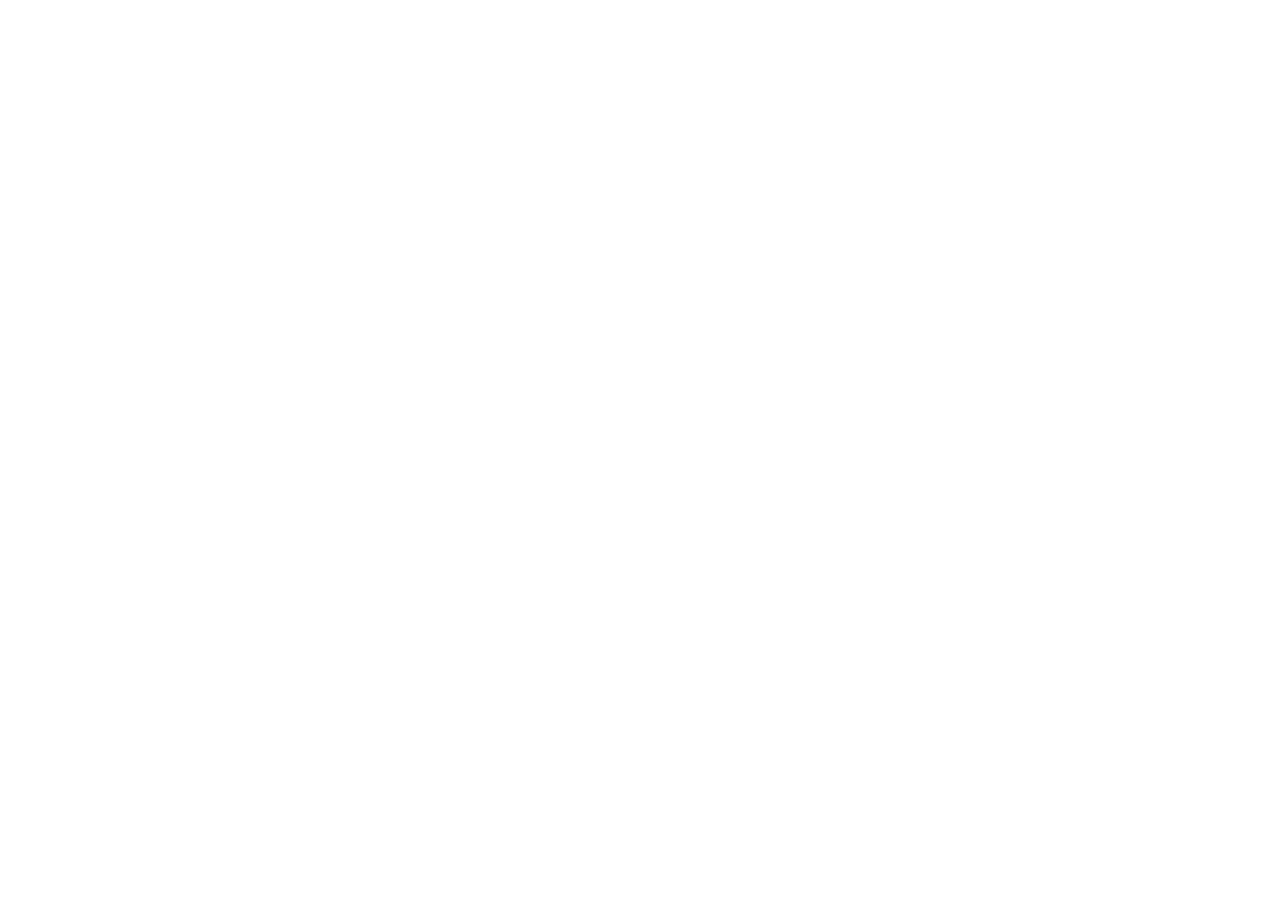
==== index.html @ a701e1f3 "initialize project structure with HTML, SCSS, and CSS files" ====
<!DOCTYPE html>
<html lang="en">
<head>
    <meta charset="UTF-8">
    <meta name="viewport" content="width=device-width, initial-scale=1.0">
    <link rel="stylesheet" href="./css/style.min.css">
    <title>Website name</title>
</head>
<body>
    <!-- Header start -->
     <header class="header"></header>
    <!-- Header end -->

    <!-- Main start -->
     <main class="main"></main>
    <!-- Main end -->

    <!-- Footer start -->
     <footer class="footer"></footer>
    <!-- Footer end -->
</body>
</html>
---- css/style.min.css ----
/*! normalize.css v8.0.1 | MIT License | github.com/necolas/normalize.css */html{line-height:1.15;-webkit-text-size-adjust:100%}body{margin:0}main{display:block}h1{font-size:2em;margin:.67em 0}hr{-webkit-box-sizing:content-box;box-sizing:content-box;height:0;overflow:visible}pre{font-family:monospace,monospace;font-size:1em}a{background-color:rgba(0,0,0,0)}abbr[title]{border-bottom:none;text-decoration:underline;-webkit-text-decoration:underline dotted;text-decoration:underline dotted}b,strong{font-weight:bolder}code,kbd,samp{font-family:monospace,monospace;font-size:1em}small{font-size:80%}sub,sup{font-size:75%;line-height:0;position:relative;vertical-align:baseline}sub{bottom:-0.25em}sup{top:-0.5em}img{border-style:none}button,input,optgroup,select,textarea{font-family:inherit;font-size:100%;line-height:1.15;margin:0}button,input{overflow:visible}button,select{text-transform:none}button,[type=button],[type=reset],[type=submit]{-webkit-appearance:button}button::-moz-focus-inner,[type=button]::-moz-focus-inner,[type=reset]::-moz-focus-inner,[type=submit]::-moz-focus-inner{border-style:none;padding:0}button:-moz-focusring,[type=button]:-moz-focusring,[type=reset]:-moz-focusring,[type=submit]:-moz-focusring{outline:1px dotted ButtonText}fieldset{padding:.35em .75em .625em}legend{-webkit-box-sizing:border-box;box-sizing:border-box;color:inherit;display:table;max-width:100%;padding:0;white-space:normal}progress{vertical-align:baseline}textarea{overflow:auto}[type=checkbox],[type=radio]{-webkit-box-sizing:border-box;box-sizing:border-box;padding:0}[type=number]::-webkit-inner-spin-button,[type=number]::-webkit-outer-spin-button{height:auto}[type=search]{-webkit-appearance:textfield;outline-offset:-2px}[type=search]::-webkit-search-decoration{-webkit-appearance:none}::-webkit-file-upload-button{-webkit-appearance:button;font:inherit}details{display:block}summary{display:list-item}template{display:none}[hidden]{display:none}*,*::after,*::before{margin:0;padding:0;-webkit-box-sizing:border-box;box-sizing:border-box}*:focus{outline:2px dotted red;outline-offset:4px}html{height:100%;font-size:62.5%;scroll-behavior:smooth}ul,ol{list-style:none}a{display:inline-block;text-decoration:underline}img{-o-object-fit:cover;object-fit:cover;display:-webkit-box;display:-ms-flexbox;display:flex}body{display:-webkit-box;display:-ms-flexbox;display:flex;-webkit-box-orient:vertical;-webkit-box-direction:normal;-ms-flex-direction:column;flex-direction:column;height:100%}main{-webkit-box-flex:1;-ms-flex-positive:1;flex-grow:1}.container{width:100%;max-width:1200px;margin-left:auto;margin-right:auto;padding-left:50px;padding-right:50px}/*# sourceMappingURL=style.min.css.map */
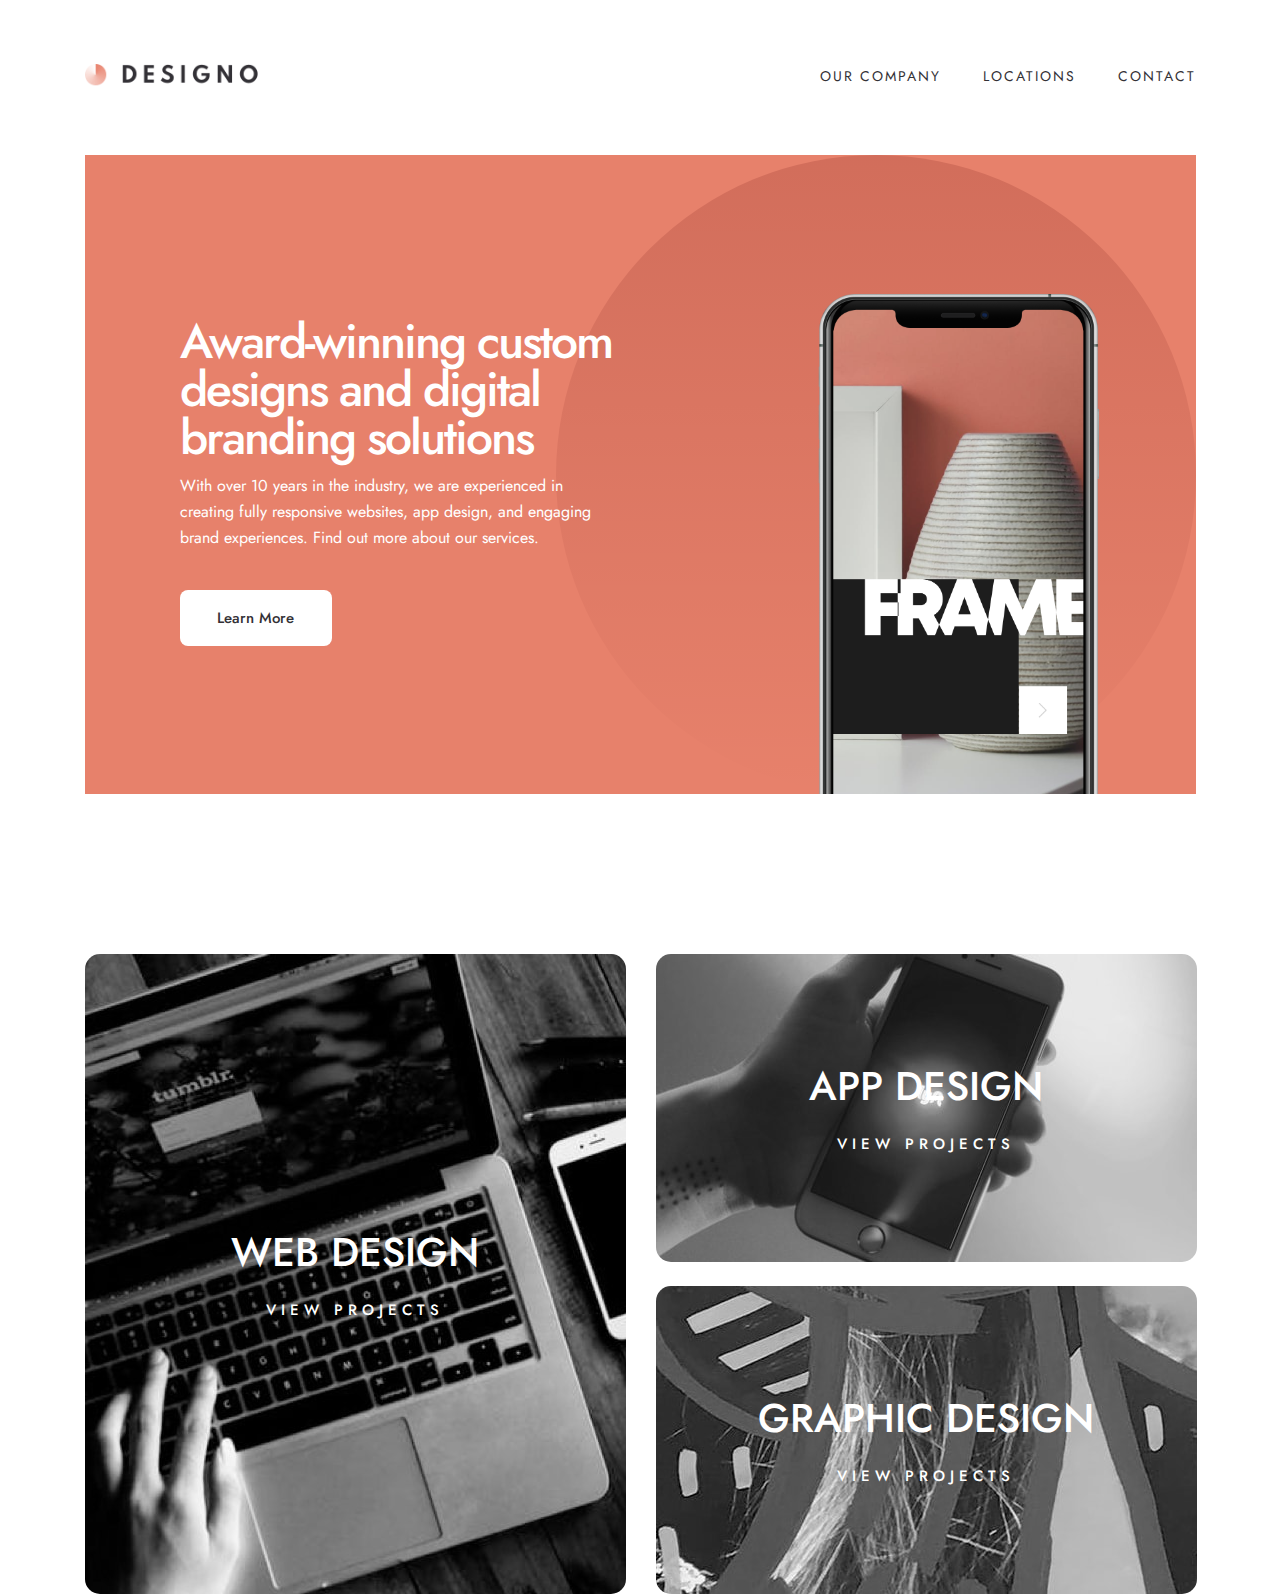
==== commit 24089c50: "add SVG icons and background patterns; define SCSS variables and button styles" ====
--- a/index.html
+++ b/index.html
@@ -1,22 +1,133 @@
 <!DOCTYPE html>
 <html lang="en">
-<head>
-    <meta charset="UTF-8">
-    <meta name="viewport" content="width=device-width, initial-scale=1.0">
-    <link rel="stylesheet" href="./css/style.min.css">
-    <title>Website name</title>
-</head>
-<body>
+  <head>
+    <meta charset="UTF-8" />
+    <meta name="viewport" content="width=device-width, initial-scale=1.0" />
+    <link rel="stylesheet" href="./css/style.min.css" />
+    <title>Designo</title>
+    <link rel="icon" type="image/x-icon" href="./images/favicon-32x32.png" />
+  </head>
+  <body>
     <!-- Header start -->
-     <header class="header"></header>
+    <header class="header">
+      <nav class="sitenav container">
+        <div class="sitenav__logo">
+          <img
+            class="sitenav__logo__img"
+            src="./images/shared/desktop/logo-dark.png"
+            alt="logo"
+          />
+        </div>
+
+        <ul class="sitenav__list text-preset-4">
+          <li class="sitenav__list__item"><a href="#">OUR COMPANY</a></li>
+          <li class="sitenav__list__item"><a href="#">LOCATIONS</a></li>
+          <li class="sitenav__list__item"><a href="#">CONTACT</a></li>
+          <li class="sitenav__list__menu">
+            <img src="./images/home/mobile/Group.svg" alt="" />
+          </li>
+        </ul>
+      </nav>
+    </header>
     <!-- Header end -->
 
     <!-- Main start -->
-     <main class="main"></main>
+    <main class="main">
+      <section class="hero container">
+        <div class="hero__container">
+          <div class="hero__content">
+            <h2 class="hero__title text-preset-1">
+              Award-winning custom designs and digital branding solutions
+            </h2>
+            <p class="hero__subtitle">
+              With over 10 years in the industry, we are experienced in creating
+              fully responsive websites, app design, and engaging brand
+              experiences. Find out more about our services.
+            </p>
+
+            <a href="#" class="btn hero__btn">Learn More</a>
+          </div>
+          <div class="hero__img__div">
+            <img
+              class="hero__img"
+              src="./images/home/desktop/black_front copy 4.png"
+              alt="phone img"
+            />
+          </div>
+        </div>
+      </section>
+
+      <section class="img__card container">
+        <div class="img__card__container">
+          <ul class="img__card__list">
+            <li class="img__card__list__item">
+              <div class="img__card__list__item__content">
+                <h2 class="img__carrd__list__item__title">WEB DESIGN</h2>
+                <p class="img__carrd__list__item__subtitle">VIEW PROJECTS</p>
+              </div>
+
+              <picture>
+                <source
+                  srcset="./images/home/mobile/image-web-design.jpg"
+                  media="(max-width:375px)"
+                />
+                <source
+                  srcset="./images/home/tablet/image-web-design.jpg"
+                  media="(max-width:768px)"
+                />
+                <img
+                  src="./images/home/desktop/image-web-design-large.jpg"
+                  alt=""
+                />
+              </picture>
+            </li>
+
+            <li class="img__card__list__item">
+              <div class="img__card__list__item__content">
+                <h2 class="img__carrd__list__item__title">APP DESIGN</h2>
+                <p class="img__carrd__list__item__subtitle">VIEW PROJECTS</p>
+              </div>
+              <picture>
+                <source
+                  srcset="./images/home/mobile/image-app-design.jpg"
+                  media="(max-width:375px)"
+                />
+                <source
+                  srcset="./images/home/tablet/image-app-design.jpg"
+                  media="(max-width:768px)"
+                />
+                <img src="./images/home/desktop/image-app-design.jpg" alt="" />
+              </picture>
+            </li>
+
+            <li class="img__card__list__item">
+              <div class="img__card__list__item__content">
+                <h2 class="img__carrd__list__item__title">GRAPHIC DESIGN</h2>
+                <p class="img__carrd__list__item__subtitle">VIEW PROJECTS</p>
+              </div>
+              <picture>
+                <source
+                  srcset="./images/home/mobile/image-graphic-design.jpg"
+                  media="(max-width:375px)"
+                />
+                <source
+                  srcset="./images/home/tablet/image-graphic-design.jpg"
+                  media="(max-width:768px)"
+                />
+                <img
+                  src="./images/home/desktop/image-graphic-design.jpg"
+                  alt=""
+                />
+              </picture>
+            </li>
+          </ul>
+        </div>
+      </section>
+    </main>
     <!-- Main end -->
 
     <!-- Footer start -->
-     <footer class="footer"></footer>
+    <footer class="footer"></footer>
     <!-- Footer end -->
-</body>
-</html>+  </body>
+</html>
--- a/css/style.min.css
+++ b/css/style.min.css
@@ -1 +1 @@
-/*! normalize.css v8.0.1 | MIT License | github.com/necolas/normalize.css */html{line-height:1.15;-webkit-text-size-adjust:100%}body{margin:0}main{display:block}h1{font-size:2em;margin:.67em 0}hr{-webkit-box-sizing:content-box;box-sizing:content-box;height:0;overflow:visible}pre{font-family:monospace,monospace;font-size:1em}a{background-color:rgba(0,0,0,0)}abbr[title]{border-bottom:none;text-decoration:underline;-webkit-text-decoration:underline dotted;text-decoration:underline dotted}b,strong{font-weight:bolder}code,kbd,samp{font-family:monospace,monospace;font-size:1em}small{font-size:80%}sub,sup{font-size:75%;line-height:0;position:relative;vertical-align:baseline}sub{bottom:-0.25em}sup{top:-0.5em}img{border-style:none}button,input,optgroup,select,textarea{font-family:inherit;font-size:100%;line-height:1.15;margin:0}button,input{overflow:visible}button,select{text-transform:none}button,[type=button],[type=reset],[type=submit]{-webkit-appearance:button}button::-moz-focus-inner,[type=button]::-moz-focus-inner,[type=reset]::-moz-focus-inner,[type=submit]::-moz-focus-inner{border-style:none;padding:0}button:-moz-focusring,[type=button]:-moz-focusring,[type=reset]:-moz-focusring,[type=submit]:-moz-focusring{outline:1px dotted ButtonText}fieldset{padding:.35em .75em .625em}legend{-webkit-box-sizing:border-box;box-sizing:border-box;color:inherit;display:table;max-width:100%;padding:0;white-space:normal}progress{vertical-align:baseline}textarea{overflow:auto}[type=checkbox],[type=radio]{-webkit-box-sizing:border-box;box-sizing:border-box;padding:0}[type=number]::-webkit-inner-spin-button,[type=number]::-webkit-outer-spin-button{height:auto}[type=search]{-webkit-appearance:textfield;outline-offset:-2px}[type=search]::-webkit-search-decoration{-webkit-appearance:none}::-webkit-file-upload-button{-webkit-appearance:button;font:inherit}details{display:block}summary{display:list-item}template{display:none}[hidden]{display:none}*,*::after,*::before{margin:0;padding:0;-webkit-box-sizing:border-box;box-sizing:border-box}*:focus{outline:2px dotted red;outline-offset:4px}html{height:100%;font-size:62.5%;scroll-behavior:smooth}ul,ol{list-style:none}a{display:inline-block;text-decoration:underline}img{-o-object-fit:cover;object-fit:cover;display:-webkit-box;display:-ms-flexbox;display:flex}body{display:-webkit-box;display:-ms-flexbox;display:flex;-webkit-box-orient:vertical;-webkit-box-direction:normal;-ms-flex-direction:column;flex-direction:column;height:100%}main{-webkit-box-flex:1;-ms-flex-positive:1;flex-grow:1}.container{width:100%;max-width:1200px;margin-left:auto;margin-right:auto;padding-left:50px;padding-right:50px}/*# sourceMappingURL=style.min.css.map */+/*! normalize.css v8.0.1 | MIT License | github.com/necolas/normalize.css */html{line-height:1.15;-webkit-text-size-adjust:100%}body{margin:0}main{display:block}h1{font-size:2em;margin:.67em 0}hr{-webkit-box-sizing:content-box;box-sizing:content-box;height:0;overflow:visible}pre{font-family:monospace,monospace;font-size:1em}a{background-color:rgba(0,0,0,0)}abbr[title]{border-bottom:none;text-decoration:underline;-webkit-text-decoration:underline dotted;text-decoration:underline dotted}b,strong{font-weight:bolder}code,kbd,samp{font-family:monospace,monospace;font-size:1em}small{font-size:80%}sub,sup{font-size:75%;line-height:0;position:relative;vertical-align:baseline}sub{bottom:-0.25em}sup{top:-0.5em}img{border-style:none}button,input,optgroup,select,textarea{font-family:inherit;font-size:100%;line-height:1.15;margin:0}button,input{overflow:visible}button,select{text-transform:none}button,[type=button],[type=reset],[type=submit]{-webkit-appearance:button}button::-moz-focus-inner,[type=button]::-moz-focus-inner,[type=reset]::-moz-focus-inner,[type=submit]::-moz-focus-inner{border-style:none;padding:0}button:-moz-focusring,[type=button]:-moz-focusring,[type=reset]:-moz-focusring,[type=submit]:-moz-focusring{outline:1px dotted ButtonText}fieldset{padding:.35em .75em .625em}legend{-webkit-box-sizing:border-box;box-sizing:border-box;color:inherit;display:table;max-width:100%;padding:0;white-space:normal}progress{vertical-align:baseline}textarea{overflow:auto}[type=checkbox],[type=radio]{-webkit-box-sizing:border-box;box-sizing:border-box;padding:0}[type=number]::-webkit-inner-spin-button,[type=number]::-webkit-outer-spin-button{height:auto}[type=search]{-webkit-appearance:textfield;outline-offset:-2px}[type=search]::-webkit-search-decoration{-webkit-appearance:none}::-webkit-file-upload-button{-webkit-appearance:button;font:inherit}details{display:block}summary{display:list-item}template{display:none}[hidden]{display:none}.text-preset-1{font-family:"Jost";font-size:4.8rem;line-height:1;letter-spacing:-0.2rem}.text-preset-1-mobile{font-family:"Jost";font-size:3.2rem;line-height:1.12;letter-spacing:-0.2rem}.text-preset-2{font-family:"Jost";font-size:4rem;line-height:1;letter-spacing:-0.2rem}.text-preset-2-mobile{font-family:"Jost";font-size:3.4rem;line-height:1.3;letter-spacing:-0.2rem}.text-preset-3{font-family:"Jost";font-size:2rem;line-height:1.3;letter-spacing:.5rem}.text-preset-3-mobile{font-family:"Jost";font-size:3.4rem;line-height:1.3;letter-spacing:-0.1rem}.text-preset-4{font-family:"Jost";font-size:1.4rem;line-height:1;letter-spacing:.2rem}.text-preset-5{font-family:"Inter";font-size:2rem;line-height:1.4;letter-spacing:-0.05rem}.text-preset-5-semibold{font-family:"Inter";font-size:2rem;line-height:1.4;letter-spacing:-0.05rem}.text-preset-6{font-family:"Jost";font-size:1.8rem;line-height:1.3;letter-spacing:-0.1rem}.text-preset-6-mobile{font-family:"Jost";font-size:1.8rem;line-height:1.3;letter-spacing:-0.1rem}.text-preset-7{font-family:"Jost";font-size:1.4rem;line-height:1.2;letter-spacing:-0.1rem}*,*::after,*::before{margin:0;padding:0;-webkit-box-sizing:border-box;box-sizing:border-box}*:focus{outline:2px dotted red;outline-offset:4px}html{height:100%;font-size:62.5%;scroll-behavior:smooth}ul,ol{list-style:none}a{display:inline-block;text-decoration:none}img{-o-object-fit:cover;object-fit:cover;display:-webkit-box;display:-ms-flexbox;display:flex}body{display:-webkit-box;display:-ms-flexbox;display:flex;-webkit-box-orient:vertical;-webkit-box-direction:normal;-ms-flex-direction:column;flex-direction:column;height:100%;font-size:1.6rem;font-family:"Jost";font-weight:400;line-height:1.62;color:#333136}main{-webkit-box-flex:1;-ms-flex-positive:1;flex-grow:1}.container{width:100%;max-width:1211px;margin-left:auto;margin-right:auto;padding-left:50px;padding-right:50px}@font-face{font-display:swap;font-family:"Jost";font-style:normal;font-weight:400;src:url("../fonts/jost-v18-latin-regular.woff2") format("woff2")}@font-face{font-display:swap;font-family:"Jost";font-style:normal;font-weight:500;src:url("../fonts/jost-v18-latin-500.woff2") format("woff2")}@font-face{font-display:swap;font-family:"Jost";font-style:normal;font-weight:700;src:url("../fonts/jost-v18-latin-700.woff2") format("woff2")}@font-face{font-display:swap;font-family:"League Spartan";font-style:normal;font-weight:700;src:url("../fonts/league-spartan-v11-latin-700.woff2") format("woff2")}.btn{width:100%;max-width:15.2rem;height:5.6rem;background-color:#fff;color:#333136;padding:1.8rem 2.5rem;display:-webkit-box;display:-ms-flexbox;display:flex;-webkit-box-align:center;-ms-flex-align:center;align-items:center;-webkit-box-pack:center;-ms-flex-pack:center;justify-content:center;border-radius:8px;font-size:1.5rem;font-weight:500;line-height:1.44}.header{padding-top:6.4rem;padding-bottom:6.4rem;width:100%;max-width:1211px;margin-left:auto;margin-right:auto;padding-left:50px;padding-right:50px}.sitenav{display:-webkit-box;display:-ms-flexbox;display:flex;-webkit-box-pack:justify;-ms-flex-pack:justify;justify-content:space-between;-webkit-box-align:center;-ms-flex-align:center;align-items:center;padding-left:0;padding-right:0}.sitenav__logo__img{max-width:19.6rem;width:100%;height:2.4rem}.sitenav__list{display:-webkit-box;display:-ms-flexbox;display:flex;-webkit-box-align:center;-ms-flex-align:center;align-items:center;gap:4.2rem}.sitenav__list__item a{color:#333136}.sitenav__list__item a:hover{text-decoration:underline}.sitenav__list__menu{display:none}@media screen and (max-width: 680px){.sitenav__list__item{display:none}.sitenav__list__menu{display:block}}@media screen and (max-width: 375px){.header{padding-left:2.4rem;padding-right:2.4rem}.text-preset-1{font-family:"Jost";font-size:3.2rem;line-height:1.12;letter-spacing:-0.2rem}}.img__card{padding-top:16rem}main{width:100%}.hero{padding-top:3px}.hero__container{display:-webkit-box;display:-ms-flexbox;display:flex;-webkit-box-pack:justify;-ms-flex-pack:justify;justify-content:space-between;gap:9.7rem;background-color:#e7816b;padding-right:9.7rem;-webkit-box-align:end;-ms-flex-align:end;align-items:end;background-image:url("../../images/home/desktop/bg-pattern-hero-home.svg");background-repeat:no-repeat;background-position:right;width:100%}.hero__content{color:#fff;padding:14.5rem 0rem 14.8rem 9.5rem}.hero__title{width:100%;max-width:54rem;margin-bottom:1.1rem;font-weight:500}.hero__subtitle{width:100%;max-width:44rem;margin-bottom:4rem}.hero__img{width:100%;max-width:28.1rem;padding-top:13.9rem;display:-webkit-box;display:-ms-flexbox;display:flex}@media screen and (max-width: 1000px){.hero__container{-webkit-box-orient:vertical;-webkit-box-direction:normal;-ms-flex-direction:column;flex-direction:column;-webkit-box-pack:center;-ms-flex-pack:center;justify-content:center;-webkit-box-align:center;-ms-flex-align:center;align-items:center;padding-right:0;background-position:right -10rem top 10rem;overflow:hidden}.hero__content{padding:6rem 5.8rem 0 5.8rem;display:-webkit-box;display:-ms-flexbox;display:flex;-webkit-box-orient:vertical;-webkit-box-direction:normal;-ms-flex-direction:column;flex-direction:column;-webkit-box-align:center;-ms-flex-align:center;align-items:center;-webkit-box-pack:center;-ms-flex-pack:center;justify-content:center}.hero__title{text-align:center}.hero__subtitle{text-align:center}.hero__img{padding-top:5rem;margin-bottom:-5rem}}@media screen and (max-width: 768px){.container{padding-left:3.9rem;padding-right:3.9rem}.hero__container{-webkit-box-orient:vertical;-webkit-box-direction:normal;-ms-flex-direction:column;flex-direction:column;-webkit-box-pack:center;-ms-flex-pack:center;justify-content:center;-webkit-box-align:center;-ms-flex-align:center;align-items:center;padding-right:0;background-position:right -10rem top 10rem;overflow:hidden}.hero__content{padding:6rem 5.8rem 0 5.8rem;display:-webkit-box;display:-ms-flexbox;display:flex;-webkit-box-orient:vertical;-webkit-box-direction:normal;-ms-flex-direction:column;flex-direction:column;-webkit-box-align:center;-ms-flex-align:center;align-items:center;-webkit-box-pack:center;-ms-flex-pack:center;justify-content:center}.hero__title{text-align:center}.hero__subtitle{text-align:center}.hero__img{padding-top:5rem;margin-bottom:-5rem}}@media screen and (max-width: 475px){.container{padding-left:0;padding-right:0}.hero__content{padding:8rem 2.4rem 0 2.4rem}.hero__subtitle{margin-bottom:2.4rem}.hero__img{padding-top:0rem}}.img__card{height:64rem}.img__card__container{width:100%;max-width:1211px}.img__card__list{display:grid;grid-template-columns:repeat(2, 1fr);grid-template-areas:"one two" "one three";height:64rem;row-gap:2.4rem;-webkit-column-gap:3rem;-moz-column-gap:3rem;column-gap:3rem;width:100%;max-width:1211px}.img__card__list__item:first-child{grid-area:one}.img__card__list__item:nth-child(2){grid-area:two}.img__card__list__item:nth-child(3){grid-area:three}@media screen and (max-width: 1200px){.img__card__list{display:-webkit-box;display:-ms-flexbox;display:flex;-webkit-box-orient:vertical;-webkit-box-direction:normal;-ms-flex-direction:column;flex-direction:column;gap:2.4rem}.img__card__list__item{width:100%;max-width:120rem}.img__card__list__item:first-child{height:auto}}.img__card__list__item{position:relative;display:-webkit-box;display:-ms-flexbox;display:flex;-webkit-box-align:center;-ms-flex-align:center;align-items:center;-webkit-box-pack:center;-ms-flex-pack:center;justify-content:center;color:#fff;max-width:54.1rem;width:100%}.img__card__list__item img{border-radius:1.5rem}.img__card__list__item__content{position:absolute;display:-webkit-box;display:-ms-flexbox;display:flex;-webkit-box-align:center;-ms-flex-align:center;align-items:center;-webkit-box-pack:center;-ms-flex-pack:center;justify-content:center;-webkit-box-orient:vertical;-webkit-box-direction:normal;-ms-flex-direction:column;flex-direction:column;gap:2.4rem}.img__carrd__list__item__title{font-size:4rem;line-height:1.2;font-weight:500}.img__carrd__list__item__subtitle{font-weight:500;font-size:1.5rem;line-height:1.44;letter-spacing:5px}/*# sourceMappingURL=style.min.css.map */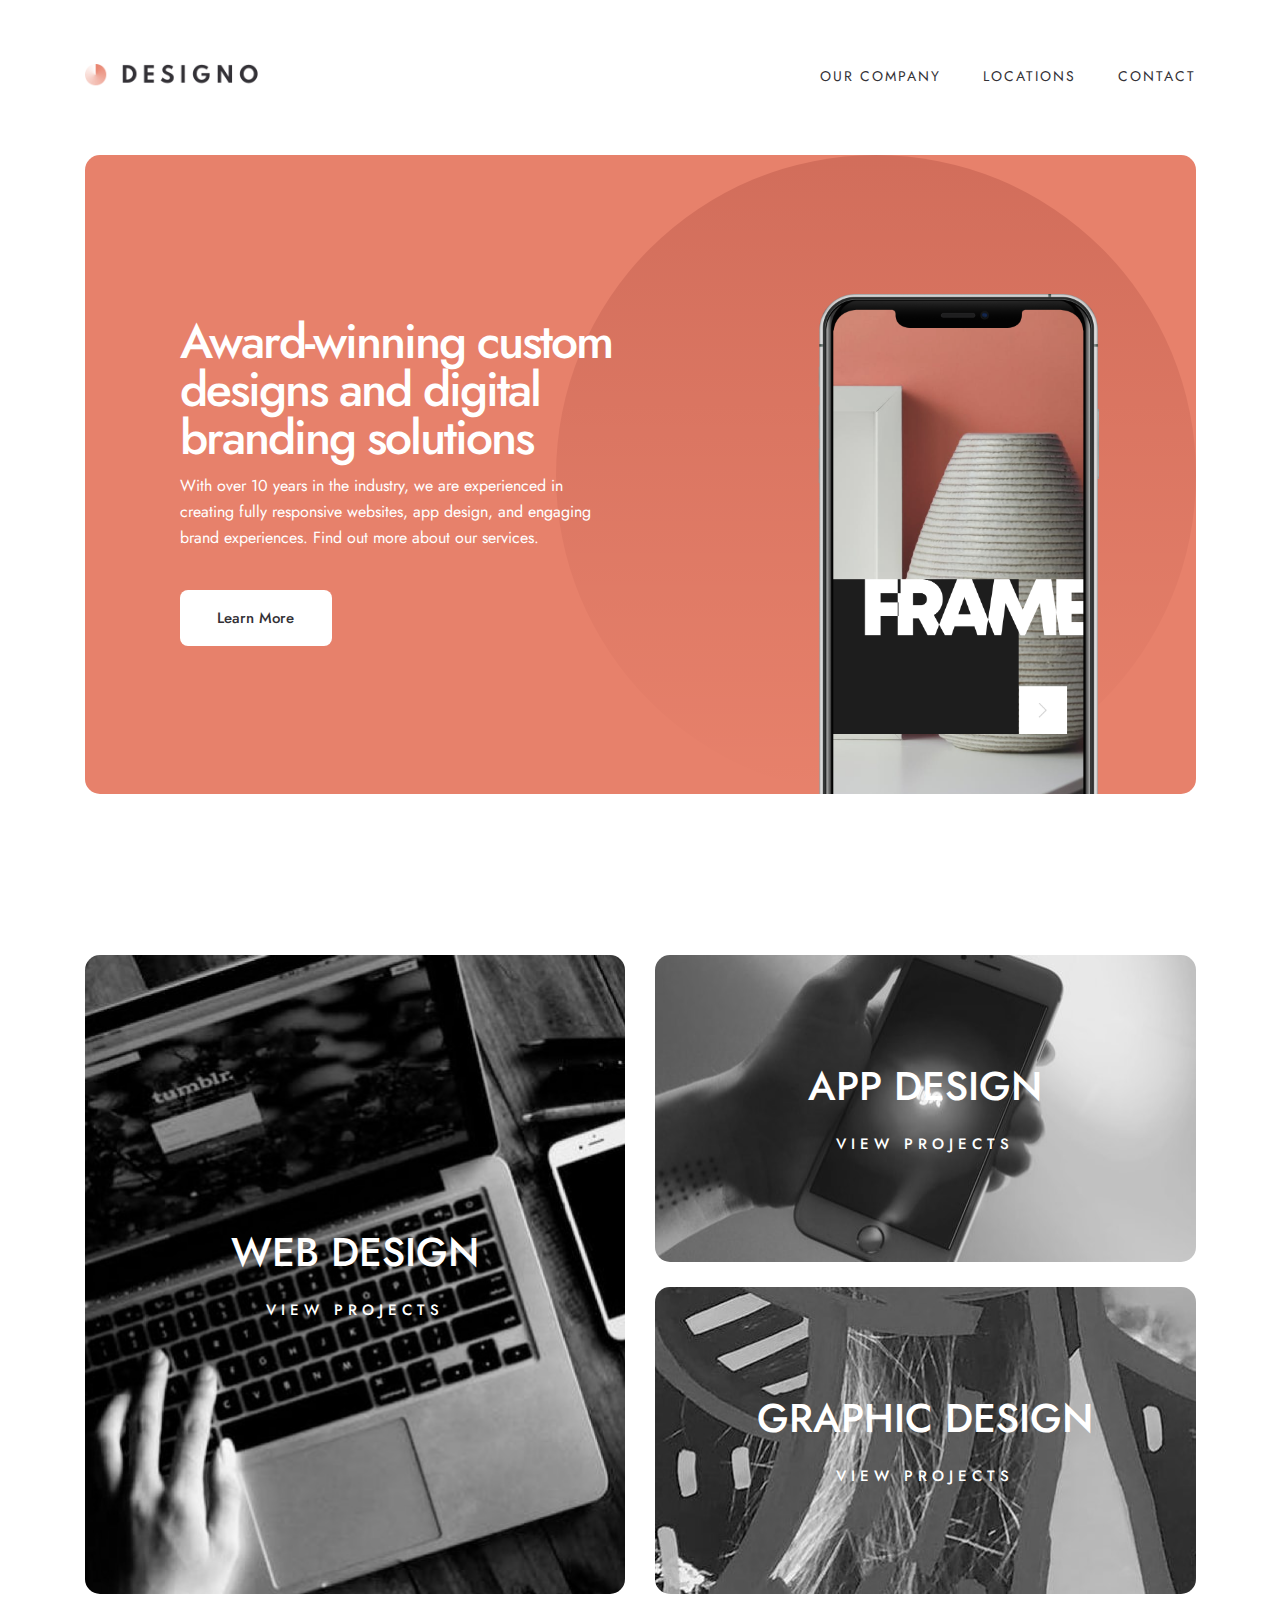
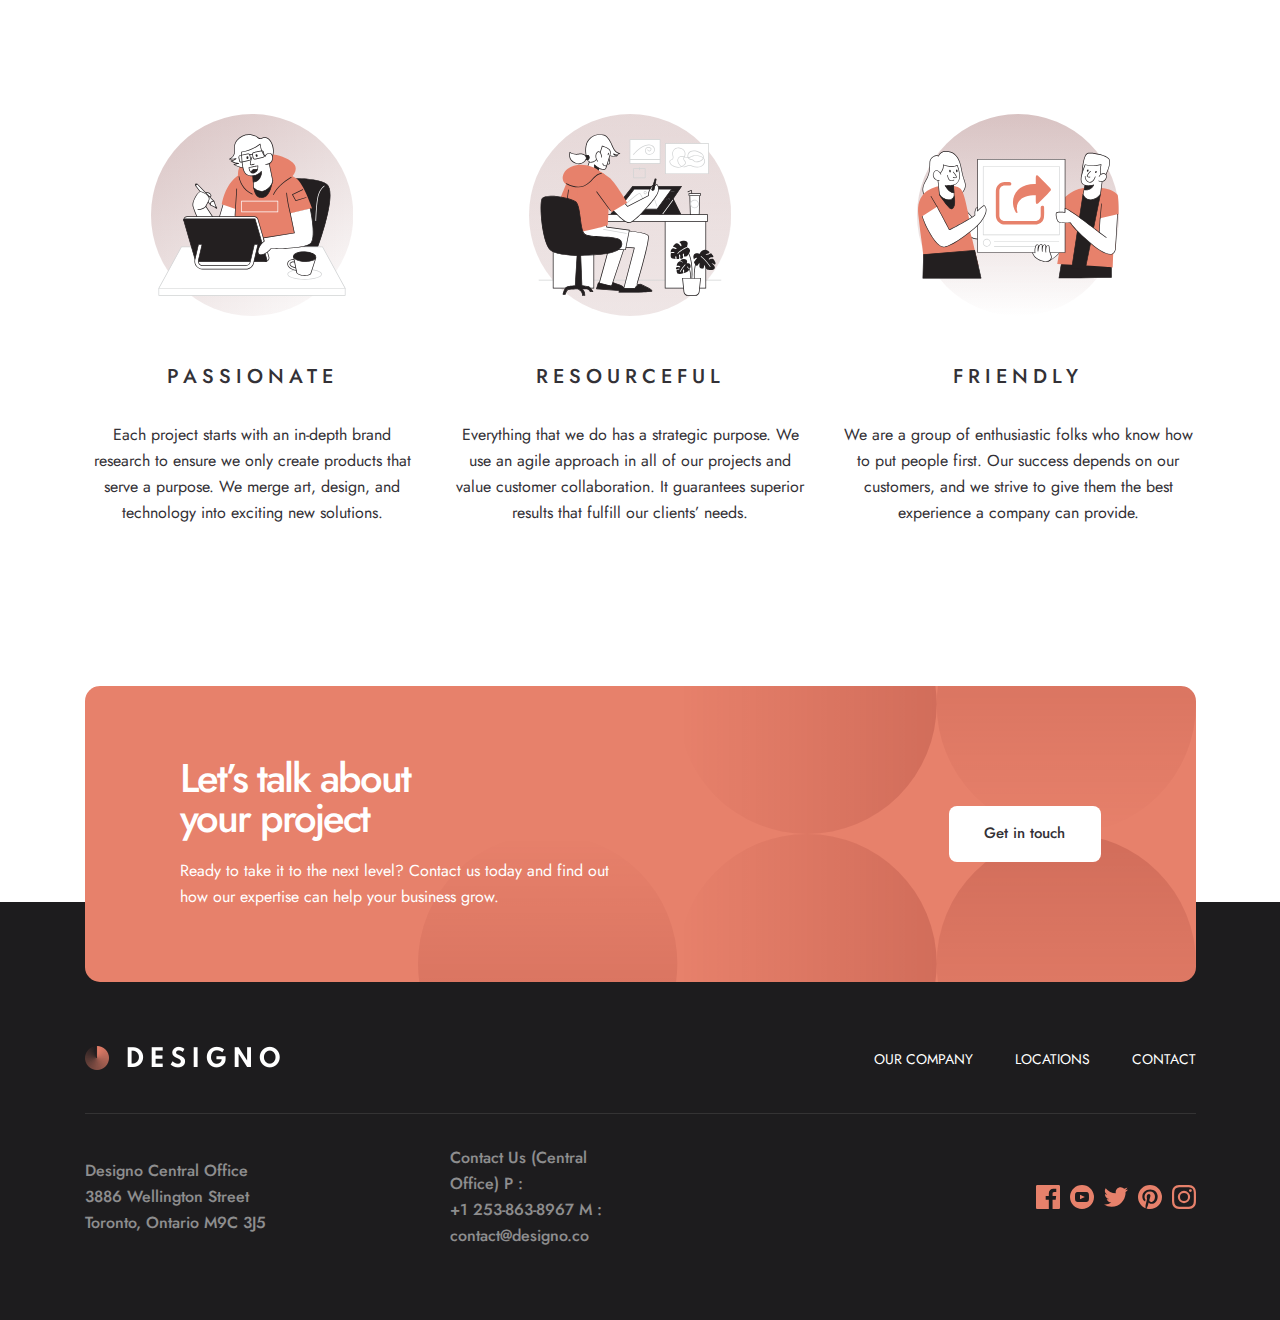
==== commit 2941e5c6: "add footer and about page; include new SVG icon and update button styles" ====
--- a/index.html
+++ b/index.html
@@ -9,8 +9,8 @@
   </head>
   <body>
     <!-- Header start -->
-    <header class="header">
-      <nav class="sitenav container">
+    <header class="header container">
+      <nav class="sitenav">
         <div class="sitenav__logo">
           <img
             class="sitenav__logo__img"
@@ -123,11 +123,114 @@
           </ul>
         </div>
       </section>
+
+      <section class="user">
+        <div class="user__container container">
+          <ul class="user__list">
+            <li class="user__list__item">
+              <img
+                class="passionate__img"
+                src="./images/home/desktop/Group 23.svg"
+                alt=""
+              />
+              <div>
+                <h4 class="user__list__title">PASSIONATE</h4>
+                <p class="user__list__item__subtitle">
+                  Each project starts with an in-depth brand research to ensure
+                  we only create products that serve a purpose. We merge art,
+                  design, and technology into exciting new solutions.
+                </p>
+              </div>
+            </li>
+
+            <li class="user__list__item">
+              <img
+                class="resourceful__img"
+                src="./images/home/desktop/Group 22.svg"
+                alt=""
+              />
+              <div>
+                <h4 class="user__list__title">RESOURCEFUL</h4>
+                <p class="user__list__item__subtitle">
+                  Everything that we do has a strategic purpose. We use an agile
+                  approach in all of our projects and value customer
+                  collaboration. It guarantees superior results that fulfill our
+                  clients’ needs.
+                </p>
+              </div>
+            </li>
+
+            <li class="user__list__item">
+              <img
+                class="friendly__img"
+                src="./images/home/desktop/Group 21.svg"
+                alt=""
+              />
+              <div>
+                <h4 class="user__list__title">FRIENDLY</h4>
+                <p class="user__list__item__subtitle">
+                  We are a group of enthusiastic folks who know how to put
+                  people first. Our success depends on our customers, and we
+                  strive to give them the best experience a company can provide.
+                </p>
+              </div>
+            </li>
+          </ul>
+        </div>
+      </section>
+
+      <section class="ctg container">
+        <div class="ctg__container container">
+          <div class="ctg__content">
+            <h3 class="ctg__content__title text-preset-2">
+              Let’s talk about your project
+            </h3>
+            <p class="ctg__content__subtitle">
+              Ready to take it to the next level? Contact us today and find out
+              how our expertise can help your business grow.
+            </p>
+          </div>
+
+          <a href="#" class="btn ctg__btn">Get in touch</a>
+        </div>
+      </section>
     </main>
     <!-- Main end -->
 
     <!-- Footer start -->
-    <footer class="footer"></footer>
+    <footer class="footer">
+      <div class="footer__container container">
+        <div class="footer__nav">
+          <img src="./images/shared/desktop/logo-light.png" alt="logo" />
+          <ul class="footer__nav__list">
+            <li class="footer__nav__list__item">OUR COMPANY</li>
+            <li class="footer__nav__list__item">LOCATIONS</li>
+            <li class="footer__nav__list__item">CONTACT</li>
+          </ul>
+        </div>
+
+        <div class="footer__add">
+          <div class="footer__add__adress">
+            <p>
+              Designo Central Office 3886 Wellington Street Toronto, Ontario M9C
+              3J5
+            </p>
+            <p>
+              Contact Us (Central Office) P  :
+              <a href="tel:+1 253-863-8967" style="color: white;">+1 253-863-8967 </a>  M : contact@designo.co
+            </p>
+          </div>
+
+          <div class="footer__icons">
+           <img src="./images/shared/desktop/icon-facebook.svg" alt="">
+           <img src="./images/shared/desktop/icon-youtube.svg" alt="">
+           <img src="./images/shared/desktop/icon-twitter.svg" alt="">
+           <img src="./images/shared/desktop/icon-pinterest.svg" alt="">
+           <img src="./images/shared/desktop/icon-instagram.svg" alt="">
+          </div>
+        </div>
+      </div>
+    </footer>
     <!-- Footer end -->
   </body>
 </html>
--- a/css/style.min.css
+++ b/css/style.min.css
@@ -1 +1 @@
-/*! normalize.css v8.0.1 | MIT License | github.com/necolas/normalize.css */html{line-height:1.15;-webkit-text-size-adjust:100%}body{margin:0}main{display:block}h1{font-size:2em;margin:.67em 0}hr{-webkit-box-sizing:content-box;box-sizing:content-box;height:0;overflow:visible}pre{font-family:monospace,monospace;font-size:1em}a{background-color:rgba(0,0,0,0)}abbr[title]{border-bottom:none;text-decoration:underline;-webkit-text-decoration:underline dotted;text-decoration:underline dotted}b,strong{font-weight:bolder}code,kbd,samp{font-family:monospace,monospace;font-size:1em}small{font-size:80%}sub,sup{font-size:75%;line-height:0;position:relative;vertical-align:baseline}sub{bottom:-0.25em}sup{top:-0.5em}img{border-style:none}button,input,optgroup,select,textarea{font-family:inherit;font-size:100%;line-height:1.15;margin:0}button,input{overflow:visible}button,select{text-transform:none}button,[type=button],[type=reset],[type=submit]{-webkit-appearance:button}button::-moz-focus-inner,[type=button]::-moz-focus-inner,[type=reset]::-moz-focus-inner,[type=submit]::-moz-focus-inner{border-style:none;padding:0}button:-moz-focusring,[type=button]:-moz-focusring,[type=reset]:-moz-focusring,[type=submit]:-moz-focusring{outline:1px dotted ButtonText}fieldset{padding:.35em .75em .625em}legend{-webkit-box-sizing:border-box;box-sizing:border-box;color:inherit;display:table;max-width:100%;padding:0;white-space:normal}progress{vertical-align:baseline}textarea{overflow:auto}[type=checkbox],[type=radio]{-webkit-box-sizing:border-box;box-sizing:border-box;padding:0}[type=number]::-webkit-inner-spin-button,[type=number]::-webkit-outer-spin-button{height:auto}[type=search]{-webkit-appearance:textfield;outline-offset:-2px}[type=search]::-webkit-search-decoration{-webkit-appearance:none}::-webkit-file-upload-button{-webkit-appearance:button;font:inherit}details{display:block}summary{display:list-item}template{display:none}[hidden]{display:none}.text-preset-1{font-family:"Jost";font-size:4.8rem;line-height:1;letter-spacing:-0.2rem}.text-preset-1-mobile{font-family:"Jost";font-size:3.2rem;line-height:1.12;letter-spacing:-0.2rem}.text-preset-2{font-family:"Jost";font-size:4rem;line-height:1;letter-spacing:-0.2rem}.text-preset-2-mobile{font-family:"Jost";font-size:3.4rem;line-height:1.3;letter-spacing:-0.2rem}.text-preset-3{font-family:"Jost";font-size:2rem;line-height:1.3;letter-spacing:.5rem}.text-preset-3-mobile{font-family:"Jost";font-size:3.4rem;line-height:1.3;letter-spacing:-0.1rem}.text-preset-4{font-family:"Jost";font-size:1.4rem;line-height:1;letter-spacing:.2rem}.text-preset-5{font-family:"Inter";font-size:2rem;line-height:1.4;letter-spacing:-0.05rem}.text-preset-5-semibold{font-family:"Inter";font-size:2rem;line-height:1.4;letter-spacing:-0.05rem}.text-preset-6{font-family:"Jost";font-size:1.8rem;line-height:1.3;letter-spacing:-0.1rem}.text-preset-6-mobile{font-family:"Jost";font-size:1.8rem;line-height:1.3;letter-spacing:-0.1rem}.text-preset-7{font-family:"Jost";font-size:1.4rem;line-height:1.2;letter-spacing:-0.1rem}*,*::after,*::before{margin:0;padding:0;-webkit-box-sizing:border-box;box-sizing:border-box}*:focus{outline:2px dotted red;outline-offset:4px}html{height:100%;font-size:62.5%;scroll-behavior:smooth}ul,ol{list-style:none}a{display:inline-block;text-decoration:none}img{-o-object-fit:cover;object-fit:cover;display:-webkit-box;display:-ms-flexbox;display:flex}body{display:-webkit-box;display:-ms-flexbox;display:flex;-webkit-box-orient:vertical;-webkit-box-direction:normal;-ms-flex-direction:column;flex-direction:column;height:100%;font-size:1.6rem;font-family:"Jost";font-weight:400;line-height:1.62;color:#333136}main{-webkit-box-flex:1;-ms-flex-positive:1;flex-grow:1}.container{width:100%;max-width:1211px;margin-left:auto;margin-right:auto;padding-left:50px;padding-right:50px}@font-face{font-display:swap;font-family:"Jost";font-style:normal;font-weight:400;src:url("../fonts/jost-v18-latin-regular.woff2") format("woff2")}@font-face{font-display:swap;font-family:"Jost";font-style:normal;font-weight:500;src:url("../fonts/jost-v18-latin-500.woff2") format("woff2")}@font-face{font-display:swap;font-family:"Jost";font-style:normal;font-weight:700;src:url("../fonts/jost-v18-latin-700.woff2") format("woff2")}@font-face{font-display:swap;font-family:"League Spartan";font-style:normal;font-weight:700;src:url("../fonts/league-spartan-v11-latin-700.woff2") format("woff2")}.btn{width:100%;max-width:15.2rem;height:5.6rem;background-color:#fff;color:#333136;padding:1.8rem 2.5rem;display:-webkit-box;display:-ms-flexbox;display:flex;-webkit-box-align:center;-ms-flex-align:center;align-items:center;-webkit-box-pack:center;-ms-flex-pack:center;justify-content:center;border-radius:8px;font-size:1.5rem;font-weight:500;line-height:1.44}.header{padding-top:6.4rem;padding-bottom:6.4rem;width:100%;max-width:1211px;margin-left:auto;margin-right:auto;padding-left:50px;padding-right:50px}.sitenav{display:-webkit-box;display:-ms-flexbox;display:flex;-webkit-box-pack:justify;-ms-flex-pack:justify;justify-content:space-between;-webkit-box-align:center;-ms-flex-align:center;align-items:center;padding-left:0;padding-right:0}.sitenav__logo__img{max-width:19.6rem;width:100%;height:2.4rem}.sitenav__list{display:-webkit-box;display:-ms-flexbox;display:flex;-webkit-box-align:center;-ms-flex-align:center;align-items:center;gap:4.2rem}.sitenav__list__item a{color:#333136}.sitenav__list__item a:hover{text-decoration:underline}.sitenav__list__menu{display:none}@media screen and (max-width: 680px){.sitenav__list__item{display:none}.sitenav__list__menu{display:block}}@media screen and (max-width: 375px){.header{padding-left:2.4rem;padding-right:2.4rem}.text-preset-1{font-family:"Jost";font-size:3.2rem;line-height:1.12;letter-spacing:-0.2rem}}.img__card{padding-top:16rem}main{width:100%}.hero{padding-top:3px}.hero__container{display:-webkit-box;display:-ms-flexbox;display:flex;-webkit-box-pack:justify;-ms-flex-pack:justify;justify-content:space-between;gap:9.7rem;background-color:#e7816b;padding-right:9.7rem;-webkit-box-align:end;-ms-flex-align:end;align-items:end;background-image:url("../../images/home/desktop/bg-pattern-hero-home.svg");background-repeat:no-repeat;background-position:right;width:100%}.hero__content{color:#fff;padding:14.5rem 0rem 14.8rem 9.5rem}.hero__title{width:100%;max-width:54rem;margin-bottom:1.1rem;font-weight:500}.hero__subtitle{width:100%;max-width:44rem;margin-bottom:4rem}.hero__img{width:100%;max-width:28.1rem;padding-top:13.9rem;display:-webkit-box;display:-ms-flexbox;display:flex}@media screen and (max-width: 1000px){.hero__container{-webkit-box-orient:vertical;-webkit-box-direction:normal;-ms-flex-direction:column;flex-direction:column;-webkit-box-pack:center;-ms-flex-pack:center;justify-content:center;-webkit-box-align:center;-ms-flex-align:center;align-items:center;padding-right:0;background-position:right -10rem top 10rem;overflow:hidden}.hero__content{padding:6rem 5.8rem 0 5.8rem;display:-webkit-box;display:-ms-flexbox;display:flex;-webkit-box-orient:vertical;-webkit-box-direction:normal;-ms-flex-direction:column;flex-direction:column;-webkit-box-align:center;-ms-flex-align:center;align-items:center;-webkit-box-pack:center;-ms-flex-pack:center;justify-content:center}.hero__title{text-align:center}.hero__subtitle{text-align:center}.hero__img{padding-top:5rem;margin-bottom:-5rem}}@media screen and (max-width: 768px){.container{padding-left:3.9rem;padding-right:3.9rem}.hero__container{-webkit-box-orient:vertical;-webkit-box-direction:normal;-ms-flex-direction:column;flex-direction:column;-webkit-box-pack:center;-ms-flex-pack:center;justify-content:center;-webkit-box-align:center;-ms-flex-align:center;align-items:center;padding-right:0;background-position:right -10rem top 10rem;overflow:hidden}.hero__content{padding:6rem 5.8rem 0 5.8rem;display:-webkit-box;display:-ms-flexbox;display:flex;-webkit-box-orient:vertical;-webkit-box-direction:normal;-ms-flex-direction:column;flex-direction:column;-webkit-box-align:center;-ms-flex-align:center;align-items:center;-webkit-box-pack:center;-ms-flex-pack:center;justify-content:center}.hero__title{text-align:center}.hero__subtitle{text-align:center}.hero__img{padding-top:5rem;margin-bottom:-5rem}}@media screen and (max-width: 475px){.container{padding-left:0;padding-right:0}.hero__content{padding:8rem 2.4rem 0 2.4rem}.hero__subtitle{margin-bottom:2.4rem}.hero__img{padding-top:0rem}}.img__card{height:64rem}.img__card__container{width:100%;max-width:1211px}.img__card__list{display:grid;grid-template-columns:repeat(2, 1fr);grid-template-areas:"one two" "one three";height:64rem;row-gap:2.4rem;-webkit-column-gap:3rem;-moz-column-gap:3rem;column-gap:3rem;width:100%;max-width:1211px}.img__card__list__item:first-child{grid-area:one}.img__card__list__item:nth-child(2){grid-area:two}.img__card__list__item:nth-child(3){grid-area:three}@media screen and (max-width: 1200px){.img__card__list{display:-webkit-box;display:-ms-flexbox;display:flex;-webkit-box-orient:vertical;-webkit-box-direction:normal;-ms-flex-direction:column;flex-direction:column;gap:2.4rem}.img__card__list__item{width:100%;max-width:120rem}.img__card__list__item:first-child{height:auto}}.img__card__list__item{position:relative;display:-webkit-box;display:-ms-flexbox;display:flex;-webkit-box-align:center;-ms-flex-align:center;align-items:center;-webkit-box-pack:center;-ms-flex-pack:center;justify-content:center;color:#fff;max-width:54.1rem;width:100%}.img__card__list__item img{border-radius:1.5rem}.img__card__list__item__content{position:absolute;display:-webkit-box;display:-ms-flexbox;display:flex;-webkit-box-align:center;-ms-flex-align:center;align-items:center;-webkit-box-pack:center;-ms-flex-pack:center;justify-content:center;-webkit-box-orient:vertical;-webkit-box-direction:normal;-ms-flex-direction:column;flex-direction:column;gap:2.4rem}.img__carrd__list__item__title{font-size:4rem;line-height:1.2;font-weight:500}.img__carrd__list__item__subtitle{font-weight:500;font-size:1.5rem;line-height:1.44;letter-spacing:5px}/*# sourceMappingURL=style.min.css.map */+/*! normalize.css v8.0.1 | MIT License | github.com/necolas/normalize.css */html{line-height:1.15;-webkit-text-size-adjust:100%}body{margin:0}main{display:block}h1{font-size:2em;margin:.67em 0}hr{-webkit-box-sizing:content-box;box-sizing:content-box;height:0;overflow:visible}pre{font-family:monospace,monospace;font-size:1em}a{background-color:rgba(0,0,0,0)}abbr[title]{border-bottom:none;text-decoration:underline;-webkit-text-decoration:underline dotted;text-decoration:underline dotted}b,strong{font-weight:bolder}code,kbd,samp{font-family:monospace,monospace;font-size:1em}small{font-size:80%}sub,sup{font-size:75%;line-height:0;position:relative;vertical-align:baseline}sub{bottom:-0.25em}sup{top:-0.5em}img{border-style:none}button,input,optgroup,select,textarea{font-family:inherit;font-size:100%;line-height:1.15;margin:0}button,input{overflow:visible}button,select{text-transform:none}button,[type=button],[type=reset],[type=submit]{-webkit-appearance:button}button::-moz-focus-inner,[type=button]::-moz-focus-inner,[type=reset]::-moz-focus-inner,[type=submit]::-moz-focus-inner{border-style:none;padding:0}button:-moz-focusring,[type=button]:-moz-focusring,[type=reset]:-moz-focusring,[type=submit]:-moz-focusring{outline:1px dotted ButtonText}fieldset{padding:.35em .75em .625em}legend{-webkit-box-sizing:border-box;box-sizing:border-box;color:inherit;display:table;max-width:100%;padding:0;white-space:normal}progress{vertical-align:baseline}textarea{overflow:auto}[type=checkbox],[type=radio]{-webkit-box-sizing:border-box;box-sizing:border-box;padding:0}[type=number]::-webkit-inner-spin-button,[type=number]::-webkit-outer-spin-button{height:auto}[type=search]{-webkit-appearance:textfield;outline-offset:-2px}[type=search]::-webkit-search-decoration{-webkit-appearance:none}::-webkit-file-upload-button{-webkit-appearance:button;font:inherit}details{display:block}summary{display:list-item}template{display:none}[hidden]{display:none}.text-preset-1{font-family:"Jost";font-size:4.8rem;line-height:1;letter-spacing:-0.2rem}.text-preset-1-mobile{font-family:"Jost";font-size:3.2rem;line-height:1.12;letter-spacing:-0.2rem}.text-preset-2{font-family:"Jost";font-size:4rem;line-height:1;letter-spacing:-0.2rem}.text-preset-2-mobile{font-family:"Jost";font-size:3.4rem;line-height:1.3;letter-spacing:-0.2rem}.text-preset-3{font-family:"Jost";font-size:2rem;line-height:1.3;letter-spacing:.5rem}.text-preset-3-mobile{font-family:"Jost";font-size:3.4rem;line-height:1.3;letter-spacing:-0.1rem}.text-preset-4{font-family:"Jost";font-size:1.4rem;line-height:1;letter-spacing:.2rem}.text-preset-5{font-family:"Inter";font-size:2rem;line-height:1.4;letter-spacing:-0.05rem}.text-preset-5-semibold{font-family:"Inter";font-size:2rem;line-height:1.4;letter-spacing:-0.05rem}.text-preset-6{font-family:"Jost";font-size:1.8rem;line-height:1.3;letter-spacing:-0.1rem}.text-preset-6-mobile{font-family:"Jost";font-size:1.8rem;line-height:1.3;letter-spacing:-0.1rem}.text-preset-7{font-family:"Jost";font-size:1.4rem;line-height:1.2;letter-spacing:-0.1rem}*,*::after,*::before{margin:0;padding:0;-webkit-box-sizing:border-box;box-sizing:border-box}*:focus{outline:2px dotted red;outline-offset:4px}html{height:100%;font-size:62.5%;scroll-behavior:smooth}ul,ol{list-style:none}a{display:inline-block;text-decoration:none}img{-o-object-fit:cover;object-fit:cover;display:-webkit-box;display:-ms-flexbox;display:flex}body{display:-webkit-box;display:-ms-flexbox;display:flex;-webkit-box-orient:vertical;-webkit-box-direction:normal;-ms-flex-direction:column;flex-direction:column;height:100%;font-size:1.6rem;font-family:"Jost";font-weight:400;line-height:1.62;color:#333136}main{-webkit-box-flex:1;-ms-flex-positive:1;flex-grow:1}.container{width:100%;max-width:1211px;margin-left:auto;margin-right:auto;padding-left:50px;padding-right:50px}.uppercase{text-transform:uppercase}@font-face{font-display:swap;font-family:"Jost";font-style:normal;font-weight:400;src:url("../fonts/jost-v18-latin-regular.woff2") format("woff2")}@font-face{font-display:swap;font-family:"Jost";font-style:normal;font-weight:500;src:url("../fonts/jost-v18-latin-500.woff2") format("woff2")}@font-face{font-display:swap;font-family:"Jost";font-style:normal;font-weight:700;src:url("../fonts/jost-v18-latin-700.woff2") format("woff2")}@font-face{font-display:swap;font-family:"League Spartan";font-style:normal;font-weight:700;src:url("../fonts/league-spartan-v11-latin-700.woff2") format("woff2")}.btn{width:100%;max-width:15.2rem;height:5.6rem;background-color:#fff;color:#333136;padding:1.8rem 2.5rem;display:-webkit-box;display:-ms-flexbox;display:flex;-webkit-box-align:center;-ms-flex-align:center;align-items:center;-webkit-box-pack:center;-ms-flex-pack:center;justify-content:center;border-radius:8px;font-size:1.5rem;font-weight:500;line-height:1.44}.btn:active{background-color:#ffad9b;color:#fff}.header{padding-top:6.4rem;padding-bottom:6.4rem;width:100%;max-width:1211px;margin-left:auto;margin-right:auto;padding-left:50px;padding-right:50px;display:-webkit-box;display:-ms-flexbox;display:flex;-webkit-box-orient:vertical;-webkit-box-direction:normal;-ms-flex-direction:column;flex-direction:column;gap:3.4rem}.sitenav{display:-webkit-box;display:-ms-flexbox;display:flex;-webkit-box-pack:justify;-ms-flex-pack:justify;justify-content:space-between;-webkit-box-align:center;-ms-flex-align:center;align-items:center;padding-left:0;padding-right:0}.sitenav__logo__img{max-width:19.6rem;width:100%;height:2.4rem}.sitenav__list{display:-webkit-box;display:-ms-flexbox;display:flex;-webkit-box-align:center;-ms-flex-align:center;align-items:center;gap:4.2rem}.sitenav__list__item a{color:#333136}.sitenav__list__item a:hover{text-decoration:underline}.sitenav__list__menu{display:none}@media screen and (max-width: 375px){.header{padding-left:2.4rem;padding-right:2.4rem}.text-preset-1{font-family:"Jost";font-size:3.2rem;line-height:1.12;letter-spacing:-0.2rem}}@media screen and (max-width: 474px){.sitenav{padding-left:2.4rem;padding-right:2.4rem}}@media screen and (max-width: 680px){.sitenav__list__item{display:none}.sitenav__list__menu{display:block}}.img__card{padding-top:16rem}footer{background-color:#1d1c1e;color:#fff;z-index:-1}.footer__container{padding-top:14.4rem;padding-bottom:7.2rem}.footer__nav img{width:100%;max-width:20.2rem}.footer__nav{display:-webkit-box;display:-ms-flexbox;display:flex;-webkit-box-align:center;-ms-flex-align:center;align-items:center;-webkit-box-pack:justify;-ms-flex-pack:justify;justify-content:space-between;padding-bottom:4rem;border-bottom:solid 1px rgba(255,255,255,.1);margin-bottom:3.1rem}.footer__add{display:-webkit-box;display:-ms-flexbox;display:flex;-webkit-box-align:center;-ms-flex-align:center;align-items:center;-webkit-box-pack:justify;-ms-flex-pack:justify;justify-content:space-between}.footer__add__adress{width:50%;display:-webkit-box;display:-ms-flexbox;display:flex;-webkit-box-align:center;-ms-flex-align:center;align-items:center;-webkit-box-pack:justify;-ms-flex-pack:justify;justify-content:space-between;gap:5rem}.footer__nav__list{display:-webkit-box;display:-ms-flexbox;display:flex;-webkit-box-align:center;-ms-flex-align:center;align-items:center;gap:4.2rem;font-size:1.4rem;line-height:1;font-weight:400}.footer__nav__list__item:hover{text-decoration:underline}.footer__add__adress p{width:100%;max-width:19rem;font-weight:500;opacity:.5}.footer__icons{display:-webkit-box;display:-ms-flexbox;display:flex;-webkit-box-align:center;-ms-flex-align:center;align-items:center;gap:1rem}.footer__icons img:hover{opacity:.8}@media screen and (max-width: 610px){.footer__container{padding-top:25.3rem}.footer__nav{-webkit-box-orient:vertical;-webkit-box-direction:normal;-ms-flex-direction:column;flex-direction:column;border-bottom:none;gap:3.2rem}.footer__nav__list{border-top:solid 1px rgba(255,255,255,.1);width:100%;padding-top:3.2rem;-webkit-box-orient:vertical;-webkit-box-direction:normal;-ms-flex-direction:column;flex-direction:column}.footer__add{-webkit-box-orient:vertical;-webkit-box-direction:normal;-ms-flex-direction:column;flex-direction:column}.footer__add__adress{-webkit-box-orient:vertical;-webkit-box-direction:normal;-ms-flex-direction:column;flex-direction:column;margin-bottom:4rem;text-align:center}.footer__icons{gap:1.6rem}}@media screen and (max-width: 768px){.footer__add__adress{gap:5rem}}main{width:100%}.hero{padding-top:3px}.hero__container{display:-webkit-box;display:-ms-flexbox;display:flex;-webkit-box-pack:justify;-ms-flex-pack:justify;justify-content:space-between;gap:9.7rem;background-color:#e7816b;padding-right:9.7rem;-webkit-box-align:end;-ms-flex-align:end;align-items:end;background-image:url("../../images/home/desktop/bg-pattern-hero-home.svg");background-repeat:no-repeat;background-position:right;width:100%;border-radius:1.5rem}.hero__content{color:#fff;padding:14.5rem 0rem 14.8rem 9.5rem}.hero__title{width:100%;max-width:54rem;margin-bottom:1.1rem;font-weight:500}.hero__subtitle{width:100%;max-width:44rem;margin-bottom:4rem}.hero__img{width:100%;max-width:28.1rem;padding-top:13.9rem;display:-webkit-box;display:-ms-flexbox;display:flex}@media screen and (max-width: 1000px){.hero__container{-webkit-box-orient:vertical;-webkit-box-direction:normal;-ms-flex-direction:column;flex-direction:column;-webkit-box-pack:center;-ms-flex-pack:center;justify-content:center;-webkit-box-align:center;-ms-flex-align:center;align-items:center;padding-right:0;background-position:right -10rem top 10rem;overflow:hidden}.hero__content{padding:6rem 5.8rem 0 5.8rem;display:-webkit-box;display:-ms-flexbox;display:flex;-webkit-box-orient:vertical;-webkit-box-direction:normal;-ms-flex-direction:column;flex-direction:column;-webkit-box-align:center;-ms-flex-align:center;align-items:center;-webkit-box-pack:center;-ms-flex-pack:center;justify-content:center}.hero__title{text-align:center}.hero__subtitle{text-align:center}.hero__img{padding-top:5rem;margin-bottom:-5rem}}@media screen and (max-width: 768px){.container{padding-left:3.9rem;padding-right:3.9rem}.hero__container{-webkit-box-orient:vertical;-webkit-box-direction:normal;-ms-flex-direction:column;flex-direction:column;-webkit-box-pack:center;-ms-flex-pack:center;justify-content:center;-webkit-box-align:center;-ms-flex-align:center;align-items:center;padding-right:0;background-position:right -10rem top 10rem;overflow:hidden}.hero__content{padding:6rem 5.8rem 0 5.8rem;display:-webkit-box;display:-ms-flexbox;display:flex;-webkit-box-orient:vertical;-webkit-box-direction:normal;-ms-flex-direction:column;flex-direction:column;-webkit-box-align:center;-ms-flex-align:center;align-items:center;-webkit-box-pack:center;-ms-flex-pack:center;justify-content:center}.hero__title{text-align:center}.hero__subtitle{text-align:center}.hero__img{padding-top:5rem;margin-bottom:-5rem}}@media screen and (max-width: 475px){.container{padding-left:0;padding-right:0}.hero__content{padding:8rem 2.4rem 0 2.4rem}.hero__subtitle{margin-bottom:2.4rem}.hero__img{padding-top:0rem}}.img__card{height:64rem}.img__card__container{width:100%;max-width:1211px}.img__card__list{display:grid;grid-template-columns:repeat(2, 1fr);grid-template-areas:"one two" "one three";height:64rem;row-gap:2.4rem;-webkit-column-gap:3rem;-moz-column-gap:3rem;column-gap:3rem;width:100%;max-width:1211px}.img__card__list__item:first-child{grid-area:one}.img__card__list__item:nth-child(2){grid-area:two}.img__card__list__item:nth-child(3){grid-area:three}.img__card__list__item{width:100%;max-width:120rem}.img__card__list__item:hover>.img__card__list__item__content{background-color:rgba(231,129,107,.8)}.img__card__list__item img{width:100%;max-width:120rem}.img__card__list__item:first-child{height:auto}.img__card__list__item{position:relative;display:-webkit-box;display:-ms-flexbox;display:flex;-webkit-box-align:center;-ms-flex-align:center;align-items:center;-webkit-box-pack:center;-ms-flex-pack:center;justify-content:center;color:#fff;max-width:54.1rem;width:100%}.img__card__list__item img{border-radius:1.5rem}.img__card__list__item__content{position:absolute;display:-webkit-box;display:-ms-flexbox;display:flex;-webkit-box-align:center;-ms-flex-align:center;align-items:center;-webkit-box-pack:center;-ms-flex-pack:center;justify-content:center;-webkit-box-orient:vertical;-webkit-box-direction:normal;-ms-flex-direction:column;flex-direction:column;gap:2.4rem;width:100%;height:100%;border-radius:15px}.img__carrd__list__item__title{font-size:4rem;line-height:1.2;font-weight:500}.img__carrd__list__item__subtitle{font-weight:500;font-size:1.5rem;line-height:1.44;letter-spacing:5px}@media screen and (max-width: 1000px){.img__card__list{display:-webkit-box;display:-ms-flexbox;display:flex;-webkit-box-orient:vertical;-webkit-box-direction:normal;-ms-flex-direction:column;flex-direction:column}.img__card__list__item{width:100%;height:30rem;max-width:150rem}.img__card{padding-top:8rem}}@media screen and (max-width: 375px){.img__card{padding-top:12rem;padding-left:2.4rem;padding-right:2.4rem}.img__carrd__list__item__title{font-size:2.8rem}.img__carrd__list__item__subtitle{font-size:1.5rem}}.user{padding-top:28rem}.user__list{display:-webkit-box;display:-ms-flexbox;display:flex;-webkit-box-align:center;-ms-flex-align:center;align-items:center;gap:3rem}.user__list__item{display:-webkit-box;display:-ms-flexbox;display:flex;-webkit-box-orient:vertical;-webkit-box-direction:normal;-ms-flex-direction:column;flex-direction:column;-webkit-box-pack:center;-ms-flex-pack:center;justify-content:center;-webkit-box-align:center;-ms-flex-align:center;align-items:center}.user__list__item div{display:-webkit-box;display:-ms-flexbox;display:flex;-webkit-box-orient:vertical;-webkit-box-direction:normal;-ms-flex-direction:column;flex-direction:column;-webkit-box-align:center;-ms-flex-align:center;align-items:center;-webkit-box-pack:center;-ms-flex-pack:center;justify-content:center}.user__list__item img{margin-bottom:4.8rem;background-image:url("../images/home/desktop/bg-pattern-hero-home.svg");background-size:cover}.user__list__title{font-size:2rem;line-height:1.3;font-weight:500;letter-spacing:5px;margin-bottom:3.2rem}.user__list__item__subtitle{text-align:center}@media screen and (max-width: 1000px){.user{padding-top:80rem}}@media screen and (max-width: 768px){.user{padding-top:20rem}.user__list{-webkit-box-orient:vertical;-webkit-box-direction:normal;-ms-flex-direction:column;flex-direction:column;-webkit-box-align:start;-ms-flex-align:start;align-items:start;-webkit-box-pack:start;-ms-flex-pack:start;justify-content:start}.user__list__item{-webkit-box-orient:horizontal;-webkit-box-direction:normal;-ms-flex-direction:row;flex-direction:row;-webkit-box-align:center;-ms-flex-align:center;align-items:center;gap:4.8rem}.user__list__item__subtitle{text-align:left}.user__list__item img{margin-bottom:0}}@media screen and (max-width: 375px){.user{padding-top:35rem;padding-left:2.4rem;padding-right:2.4rem}.user__list__item{-webkit-box-orient:vertical;-webkit-box-direction:normal;-ms-flex-direction:column;flex-direction:column;margin-bottom:8rem}.user__list__item__subtitle{text-align:center}}.ctg{margin-bottom:-8rem;z-index:1}.ctg__container{margin-top:16rem;padding:7.2rem 9.5rem;background-color:#e7816b;display:-webkit-box;display:-ms-flexbox;display:flex;-webkit-box-align:center;-ms-flex-align:center;align-items:center;-webkit-box-pack:justify;-ms-flex-pack:justify;justify-content:space-between;border-radius:1.5rem;background-image:url("../../images/shared/desktop/bg-pattern-call-to-action.svg");background-size:70%;background-position:right;background-repeat:no-repeat}.ctg__content__title{width:100%;max-width:26.8rem;font-weight:500;color:#fff}.ctg__content__subtitle{color:#fff;width:100%;max-width:46rem;padding-top:2rem}@media screen and (max-width: 375px){.ctg__container{padding-left:2.4rem;padding-right:2.4rem;margin-top:8rem;border-radius:1.5rem}}@media screen and (max-width: 610px){.ctg{margin-bottom:-20rem;border-radius:1.5rem}}@media screen and (max-width: 768px){.ctg__container{-webkit-box-orient:vertical;-webkit-box-direction:normal;-ms-flex-direction:column;flex-direction:column;-webkit-box-align:center;-ms-flex-align:center;align-items:center;-webkit-box-pack:center;-ms-flex-pack:center;justify-content:center;gap:3.2rem;background-size:125%;border-radius:1.5rem}.ctg__content{width:100%;display:-webkit-box;display:-ms-flexbox;display:flex;-webkit-box-orient:vertical;-webkit-box-direction:normal;-ms-flex-direction:column;flex-direction:column;-webkit-box-align:center;-ms-flex-align:center;align-items:center;-webkit-box-pack:center;-ms-flex-pack:center;justify-content:center;text-align:center}}.web__container{display:-webkit-box;display:-ms-flexbox;display:flex;-webkit-box-align:center;-ms-flex-align:center;align-items:center;-webkit-box-pack:center;-ms-flex-pack:center;justify-content:center;-webkit-box-orient:vertical;-webkit-box-direction:normal;-ms-flex-direction:column;flex-direction:column;text-align:center;margin-top:0}.web__content__one{text-align:center;display:-webkit-box;display:-ms-flexbox;display:flex;-webkit-box-orient:vertical;-webkit-box-direction:normal;-ms-flex-direction:column;flex-direction:column;-webkit-box-align:center;-ms-flex-align:center;align-items:center;-webkit-box-pack:center;-ms-flex-pack:center;justify-content:center}.web__cards{padding-top:25rem}.web__cards__container{display:-webkit-box;display:-ms-flexbox;display:flex;-webkit-box-align:center;-ms-flex-align:center;align-items:center;-webkit-box-pack:center;-ms-flex-pack:center;justify-content:center;gap:3rem;-ms-flex-wrap:wrap;flex-wrap:wrap}.web__card{width:100%;max-width:35rem;border-radius:1.5rem;background-color:#fdf3f0}.web__content{padding:0 3.2rem 3.2rem 3.2rem;display:-webkit-box;display:-ms-flexbox;display:flex;-webkit-box-pack:center;-ms-flex-pack:center;justify-content:center;-webkit-box-align:center;-ms-flex-align:center;align-items:center;-webkit-box-orient:vertical;-webkit-box-direction:normal;-ms-flex-direction:column;flex-direction:column;gap:1.6rem;padding-top:3.2rem;border-radius:0 0 1.5rem 1.5rem;text-align:center}.web__content:hover{background-color:#e7816b;color:#fff}.web__card img{width:100%;max-width:35rem;border-radius:1.5rem 1.5rem 0 0}.web__card__title{font-size:2rem;line-height:1.3;letter-spacing:5px;color:#e7816b}.web__content:hover{background-color:#e7816b;color:#fff}.web__content:hover .web__card__title{color:#fff}@media screen and (max-width: 829px){.web__card{display:-webkit-box;display:-ms-flexbox;display:flex;-webkit-box-align:center;-ms-flex-align:center;align-items:center;-webkit-box-pack:center;-ms-flex-pack:center;justify-content:center;gap:3.2rem;padding:0;width:100%;max-width:829px}.web__card img{margin-bottom:0;border-radius:1.5rem 0 0 1.5rem}.web__content{padding:9.9rem 4.1rem 9.8rem 0}}@media screen and (max-width: 656px){main{padding-left:2.4rem;padding-right:2.4rem}.web__card{-webkit-box-orient:vertical;-webkit-box-direction:normal;-ms-flex-direction:column;flex-direction:column;padding-bottom:3.2rem}.web__card img{width:100%;max-width:65.6rem;border-radius:1.5rem 1.5rem 0 0}.web__content{padding:3.2rem 2.9rem}}.web__img__cards{padding-top:16rem;color:#fff}.web__img__cards__container{display:-webkit-box;display:-ms-flexbox;display:flex;-webkit-box-align:center;-ms-flex-align:center;align-items:center;-webkit-box-pack:justify;-ms-flex-pack:justify;justify-content:space-between;gap:3rem}.web__ing__card{position:relative;display:-webkit-box;display:-ms-flexbox;display:flex;-webkit-box-align:center;-ms-flex-align:center;align-items:center;-webkit-box-pack:center;-ms-flex-pack:center;justify-content:center;width:100%;max-width:54.1rem}.web__ing__card img{border-radius:1.5rem;width:100%;max-width:54.1rem}.web__img__card__content{position:absolute;background-color:rgba(0,0,0,.527);width:100%;height:100%;display:-webkit-box;display:-ms-flexbox;display:flex;-webkit-box-align:center;-ms-flex-align:center;align-items:center;-webkit-box-pack:center;-ms-flex-pack:center;justify-content:center;-webkit-box-orient:vertical;-webkit-box-direction:normal;-ms-flex-direction:column;flex-direction:column;gap:2.4rem;border-radius:1.5rem}.web__img__card__content__title{font-size:4rem;font-weight:500;line-height:1.2;letter-spacing:2px}.web__img__card__content__subtitle{font-size:1.5rem;font-weight:500;line-height:1.36;letter-spacing:5px}.wiev__cont::after{content:url("../../images/shared/desktop/Path 5.svg");margin-left:2.1rem}@media screen and (max-width: 1000px){.web__img__cards{padding-top:8rem}.web__img__cards__container{-webkit-box-orient:vertical;-webkit-box-direction:normal;-ms-flex-direction:column;flex-direction:column}.web__img__card__content__title{font-size:4rem;font-weight:500;line-height:1.2;letter-spacing:2px}}@media screen and (max-width: 576px){.web__img__card__content__title{font-size:2.8rem;font-weight:500;line-height:1.39;letter-spacing:1.39px}}.about__hero{color:#fff;margin-bottom:16rem}.about__hero__container{display:-webkit-box;display:-ms-flexbox;display:flex;-webkit-box-align:center;-ms-flex-align:center;align-items:center;background-color:#e7816b;padding-right:0;gap:4rem;-webkit-box-pack:justify;-ms-flex-pack:justify;justify-content:space-between;border-radius:1.5rem}.about__talent__container{display:-webkit-box;display:-ms-flexbox;display:flex;-webkit-box-align:center;-ms-flex-align:center;align-items:center;background-color:#fdf3f0;padding-left:0;padding-right:9.6rem;gap:4rem;-webkit-box-pack:justify;-ms-flex-pack:justify;justify-content:space-between;border-radius:1.5rem}.about__hero__container img{border-radius:0 1.5rem 1.5rem 0;width:100%;max-width:850px}.about__talent__container img{border-radius:1.5 0 0 1.5rem}.about__hero__content{width:100%;max-width:45.8rem;display:-webkit-box;display:-ms-flexbox;display:flex;gap:3.2rem;-webkit-box-orient:vertical;-webkit-box-direction:normal;-ms-flex-direction:column;flex-direction:column}.about__title{font-size:4.8rem;font-weight:500;line-height:1}.abour__talent{-webkit-box-orient:horizontal;-webkit-box-direction:reverse;-ms-flex-direction:row-reverse;flex-direction:row-reverse}@media screen and (max-width: 768px){.about__hero__container{-webkit-box-orient:vertical;-webkit-box-direction:reverse;-ms-flex-direction:column-reverse;flex-direction:column-reverse;padding-left:0}.about__hero__container img{width:100%;max-width:768px;border-radius:1.5rem 1.5rem 0 0}.about__hero__content{padding-left:.8rem;padding-right:.8rem;padding-bottom:6.4rem;width:100%;max-width:57.3rem;text-align:center;display:-webkit-box;display:-ms-flexbox;display:flex;-webkit-box-align:center;-ms-flex-align:center;align-items:center;-webkit-box-pack:center;-ms-flex-pack:center;justify-content:center}.about__subtitle{text-align:center;padding:0}}@media screen and (max-width(375px)){.about__hero{margin-top:3.4rem}.about__hero__container{width:100%;max-width:375px;border-radius:0}.about__hero__content{width:100%;max-width:32.7rem}}/*# sourceMappingURL=style.min.css.map */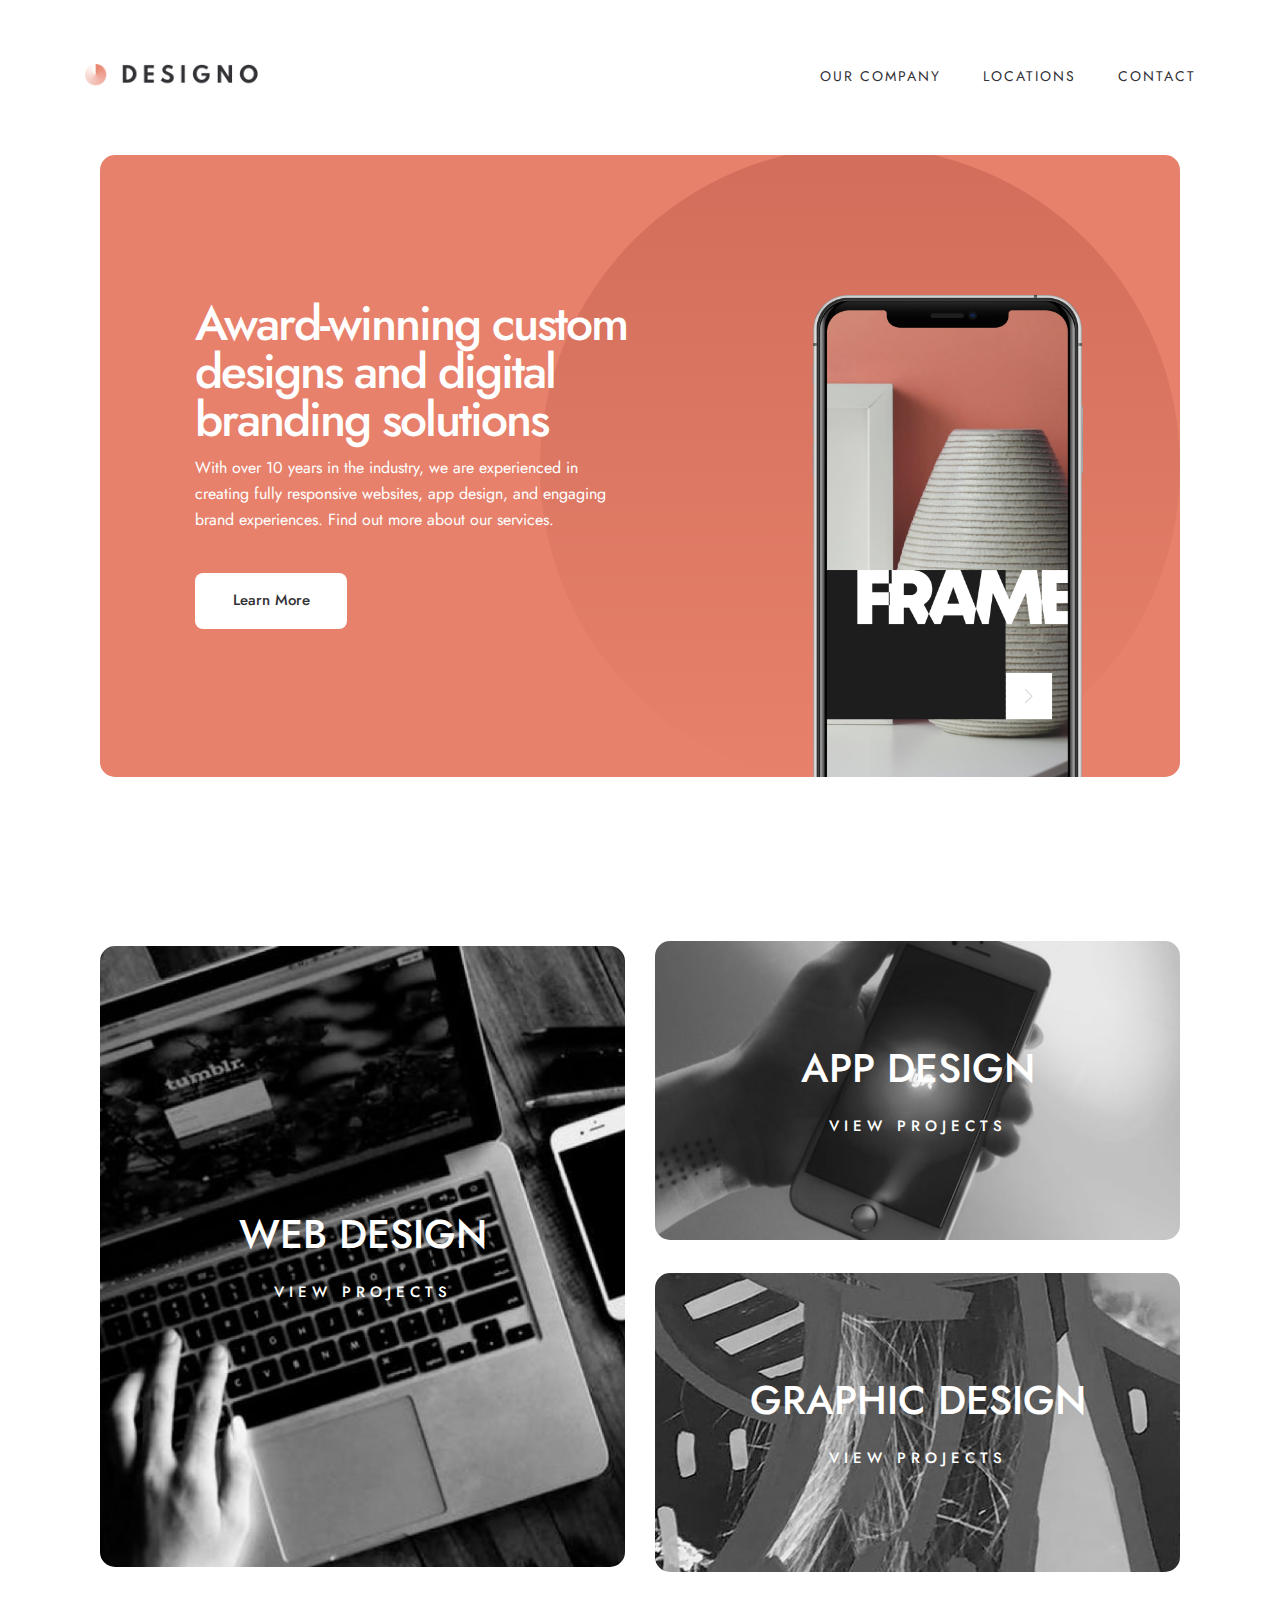
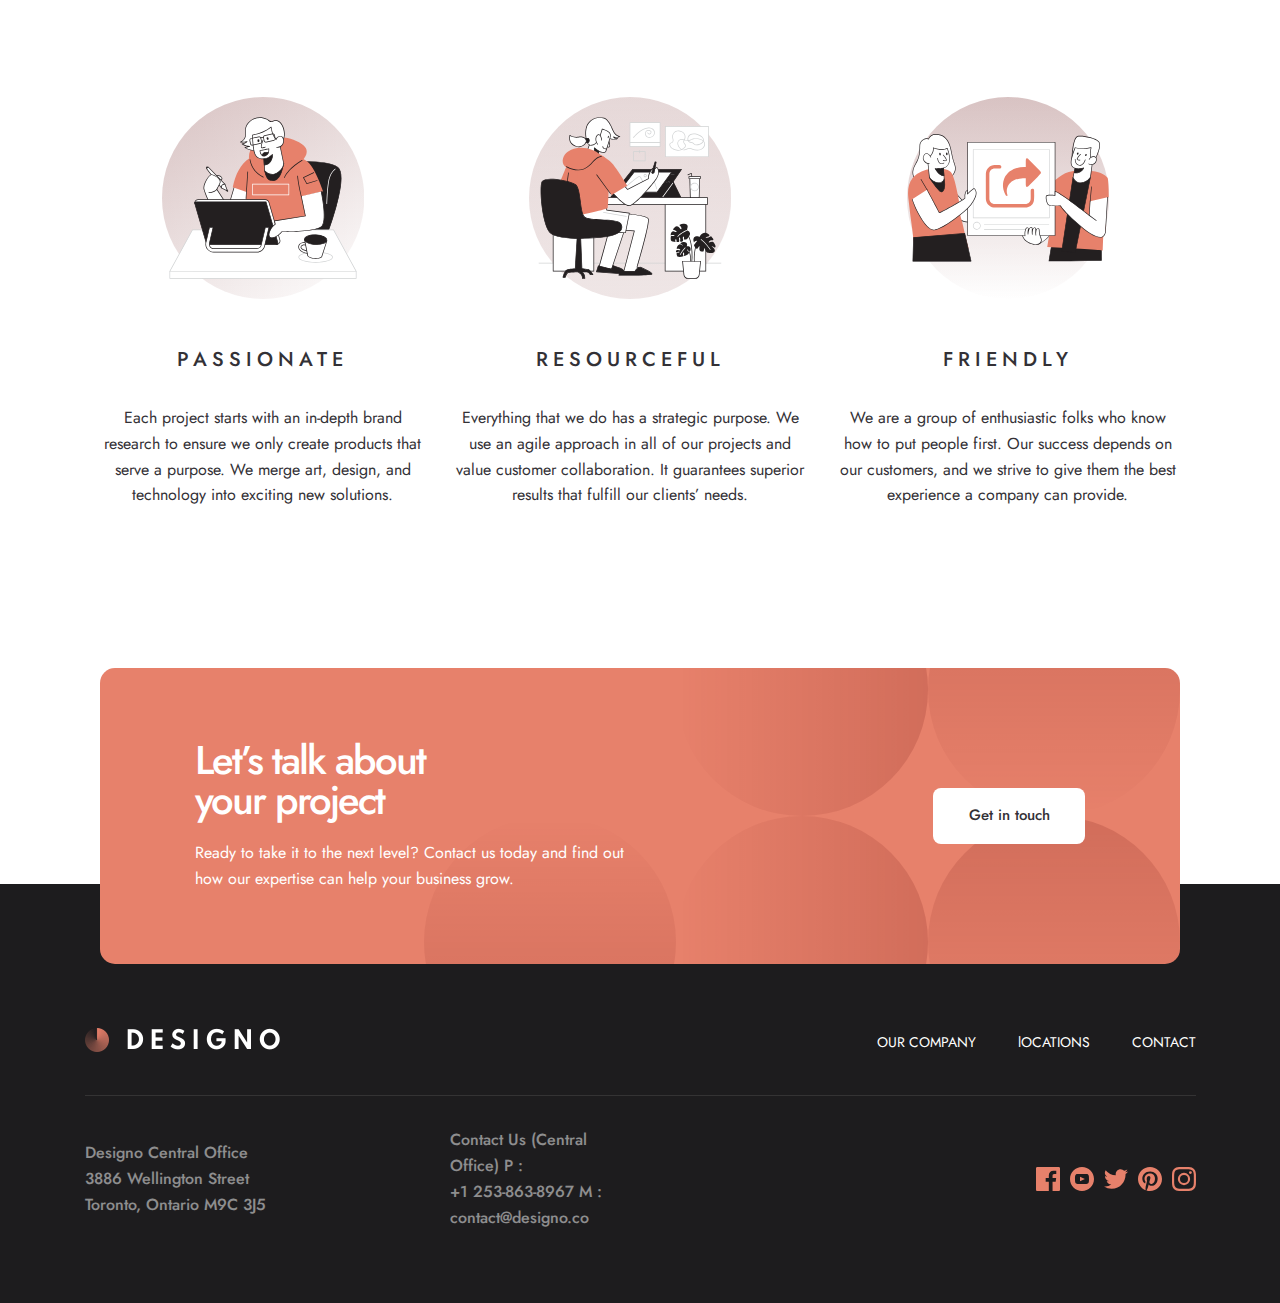
==== commit 8cc76e20: "update footer navigation links and add padding to main content" ====
--- a/index.html
+++ b/index.html
@@ -20,9 +20,9 @@
         </div>
 
         <ul class="sitenav__list text-preset-4">
-          <li class="sitenav__list__item"><a href="#">OUR COMPANY</a></li>
-          <li class="sitenav__list__item"><a href="#">LOCATIONS</a></li>
-          <li class="sitenav__list__item"><a href="#">CONTACT</a></li>
+          <li class="sitenav__list__item"><a href="./about.html">OUR COMPANY</a></li>
+          <li class="sitenav__list__item"><a href="./location.html">LOCATIONS</a></li>
+          <li class="sitenav__list__item"><a href="./contact.html">CONTACT</a></li>
           <li class="sitenav__list__menu">
             <img src="./images/home/mobile/Group.svg" alt="" />
           </li>
@@ -60,7 +60,7 @@
       <section class="img__card container">
         <div class="img__card__container">
           <ul class="img__card__list">
-            <li class="img__card__list__item">
+            <a href="./webDesign.html" class="img__card__list__item">
               <div class="img__card__list__item__content">
                 <h2 class="img__carrd__list__item__title">WEB DESIGN</h2>
                 <p class="img__carrd__list__item__subtitle">VIEW PROJECTS</p>
@@ -80,9 +80,9 @@
                   alt=""
                 />
               </picture>
-            </li>
-
-            <li class="img__card__list__item">
+            </a>
+
+            <a href="./app.html" class="img__card__list__item">
               <div class="img__card__list__item__content">
                 <h2 class="img__carrd__list__item__title">APP DESIGN</h2>
                 <p class="img__carrd__list__item__subtitle">VIEW PROJECTS</p>
@@ -98,9 +98,9 @@
                 />
                 <img src="./images/home/desktop/image-app-design.jpg" alt="" />
               </picture>
-            </li>
-
-            <li class="img__card__list__item">
+            </a>
+
+            <a href="./graphic.html" class="img__card__list__item">
               <div class="img__card__list__item__content">
                 <h2 class="img__carrd__list__item__title">GRAPHIC DESIGN</h2>
                 <p class="img__carrd__list__item__subtitle">VIEW PROJECTS</p>
@@ -119,7 +119,7 @@
                   alt=""
                 />
               </picture>
-            </li>
+            </a>
           </ul>
         </div>
       </section>
@@ -203,9 +203,9 @@
         <div class="footer__nav">
           <img src="./images/shared/desktop/logo-light.png" alt="logo" />
           <ul class="footer__nav__list">
-            <li class="footer__nav__list__item">OUR COMPANY</li>
-            <li class="footer__nav__list__item">LOCATIONS</li>
-            <li class="footer__nav__list__item">CONTACT</li>
+            <li class="footer__nav__list__item"><a style="color: white;" href="./about.html">OUR COMPANY</a></li>
+            <li class="footer__nav__list__item"><a style="color: white;" href="./location.html">lOCATIONS</a></li>
+            <li class="footer__nav__list__item"><a style="color: white;" href="./contact.html">CONTACT</a></li>
           </ul>
         </div>
 
--- a/css/style.min.css
+++ b/css/style.min.css
@@ -1 +1 @@
-/*! normalize.css v8.0.1 | MIT License | github.com/necolas/normalize.css */html{line-height:1.15;-webkit-text-size-adjust:100%}body{margin:0}main{display:block}h1{font-size:2em;margin:.67em 0}hr{-webkit-box-sizing:content-box;box-sizing:content-box;height:0;overflow:visible}pre{font-family:monospace,monospace;font-size:1em}a{background-color:rgba(0,0,0,0)}abbr[title]{border-bottom:none;text-decoration:underline;-webkit-text-decoration:underline dotted;text-decoration:underline dotted}b,strong{font-weight:bolder}code,kbd,samp{font-family:monospace,monospace;font-size:1em}small{font-size:80%}sub,sup{font-size:75%;line-height:0;position:relative;vertical-align:baseline}sub{bottom:-0.25em}sup{top:-0.5em}img{border-style:none}button,input,optgroup,select,textarea{font-family:inherit;font-size:100%;line-height:1.15;margin:0}button,input{overflow:visible}button,select{text-transform:none}button,[type=button],[type=reset],[type=submit]{-webkit-appearance:button}button::-moz-focus-inner,[type=button]::-moz-focus-inner,[type=reset]::-moz-focus-inner,[type=submit]::-moz-focus-inner{border-style:none;padding:0}button:-moz-focusring,[type=button]:-moz-focusring,[type=reset]:-moz-focusring,[type=submit]:-moz-focusring{outline:1px dotted ButtonText}fieldset{padding:.35em .75em .625em}legend{-webkit-box-sizing:border-box;box-sizing:border-box;color:inherit;display:table;max-width:100%;padding:0;white-space:normal}progress{vertical-align:baseline}textarea{overflow:auto}[type=checkbox],[type=radio]{-webkit-box-sizing:border-box;box-sizing:border-box;padding:0}[type=number]::-webkit-inner-spin-button,[type=number]::-webkit-outer-spin-button{height:auto}[type=search]{-webkit-appearance:textfield;outline-offset:-2px}[type=search]::-webkit-search-decoration{-webkit-appearance:none}::-webkit-file-upload-button{-webkit-appearance:button;font:inherit}details{display:block}summary{display:list-item}template{display:none}[hidden]{display:none}.text-preset-1{font-family:"Jost";font-size:4.8rem;line-height:1;letter-spacing:-0.2rem}.text-preset-1-mobile{font-family:"Jost";font-size:3.2rem;line-height:1.12;letter-spacing:-0.2rem}.text-preset-2{font-family:"Jost";font-size:4rem;line-height:1;letter-spacing:-0.2rem}.text-preset-2-mobile{font-family:"Jost";font-size:3.4rem;line-height:1.3;letter-spacing:-0.2rem}.text-preset-3{font-family:"Jost";font-size:2rem;line-height:1.3;letter-spacing:.5rem}.text-preset-3-mobile{font-family:"Jost";font-size:3.4rem;line-height:1.3;letter-spacing:-0.1rem}.text-preset-4{font-family:"Jost";font-size:1.4rem;line-height:1;letter-spacing:.2rem}.text-preset-5{font-family:"Inter";font-size:2rem;line-height:1.4;letter-spacing:-0.05rem}.text-preset-5-semibold{font-family:"Inter";font-size:2rem;line-height:1.4;letter-spacing:-0.05rem}.text-preset-6{font-family:"Jost";font-size:1.8rem;line-height:1.3;letter-spacing:-0.1rem}.text-preset-6-mobile{font-family:"Jost";font-size:1.8rem;line-height:1.3;letter-spacing:-0.1rem}.text-preset-7{font-family:"Jost";font-size:1.4rem;line-height:1.2;letter-spacing:-0.1rem}*,*::after,*::before{margin:0;padding:0;-webkit-box-sizing:border-box;box-sizing:border-box}*:focus{outline:2px dotted red;outline-offset:4px}html{height:100%;font-size:62.5%;scroll-behavior:smooth}ul,ol{list-style:none}a{display:inline-block;text-decoration:none}img{-o-object-fit:cover;object-fit:cover;display:-webkit-box;display:-ms-flexbox;display:flex}body{display:-webkit-box;display:-ms-flexbox;display:flex;-webkit-box-orient:vertical;-webkit-box-direction:normal;-ms-flex-direction:column;flex-direction:column;height:100%;font-size:1.6rem;font-family:"Jost";font-weight:400;line-height:1.62;color:#333136}main{-webkit-box-flex:1;-ms-flex-positive:1;flex-grow:1}.container{width:100%;max-width:1211px;margin-left:auto;margin-right:auto;padding-left:50px;padding-right:50px}.uppercase{text-transform:uppercase}@font-face{font-display:swap;font-family:"Jost";font-style:normal;font-weight:400;src:url("../fonts/jost-v18-latin-regular.woff2") format("woff2")}@font-face{font-display:swap;font-family:"Jost";font-style:normal;font-weight:500;src:url("../fonts/jost-v18-latin-500.woff2") format("woff2")}@font-face{font-display:swap;font-family:"Jost";font-style:normal;font-weight:700;src:url("../fonts/jost-v18-latin-700.woff2") format("woff2")}@font-face{font-display:swap;font-family:"League Spartan";font-style:normal;font-weight:700;src:url("../fonts/league-spartan-v11-latin-700.woff2") format("woff2")}.btn{width:100%;max-width:15.2rem;height:5.6rem;background-color:#fff;color:#333136;padding:1.8rem 2.5rem;display:-webkit-box;display:-ms-flexbox;display:flex;-webkit-box-align:center;-ms-flex-align:center;align-items:center;-webkit-box-pack:center;-ms-flex-pack:center;justify-content:center;border-radius:8px;font-size:1.5rem;font-weight:500;line-height:1.44}.btn:active{background-color:#ffad9b;color:#fff}.header{padding-top:6.4rem;padding-bottom:6.4rem;width:100%;max-width:1211px;margin-left:auto;margin-right:auto;padding-left:50px;padding-right:50px;display:-webkit-box;display:-ms-flexbox;display:flex;-webkit-box-orient:vertical;-webkit-box-direction:normal;-ms-flex-direction:column;flex-direction:column;gap:3.4rem}.sitenav{display:-webkit-box;display:-ms-flexbox;display:flex;-webkit-box-pack:justify;-ms-flex-pack:justify;justify-content:space-between;-webkit-box-align:center;-ms-flex-align:center;align-items:center;padding-left:0;padding-right:0}.sitenav__logo__img{max-width:19.6rem;width:100%;height:2.4rem}.sitenav__list{display:-webkit-box;display:-ms-flexbox;display:flex;-webkit-box-align:center;-ms-flex-align:center;align-items:center;gap:4.2rem}.sitenav__list__item a{color:#333136}.sitenav__list__item a:hover{text-decoration:underline}.sitenav__list__menu{display:none}@media screen and (max-width: 375px){.header{padding-left:2.4rem;padding-right:2.4rem}.text-preset-1{font-family:"Jost";font-size:3.2rem;line-height:1.12;letter-spacing:-0.2rem}}@media screen and (max-width: 474px){.sitenav{padding-left:2.4rem;padding-right:2.4rem}}@media screen and (max-width: 680px){.sitenav__list__item{display:none}.sitenav__list__menu{display:block}}.img__card{padding-top:16rem}footer{background-color:#1d1c1e;color:#fff;z-index:-1}.footer__container{padding-top:14.4rem;padding-bottom:7.2rem}.footer__nav img{width:100%;max-width:20.2rem}.footer__nav{display:-webkit-box;display:-ms-flexbox;display:flex;-webkit-box-align:center;-ms-flex-align:center;align-items:center;-webkit-box-pack:justify;-ms-flex-pack:justify;justify-content:space-between;padding-bottom:4rem;border-bottom:solid 1px rgba(255,255,255,.1);margin-bottom:3.1rem}.footer__add{display:-webkit-box;display:-ms-flexbox;display:flex;-webkit-box-align:center;-ms-flex-align:center;align-items:center;-webkit-box-pack:justify;-ms-flex-pack:justify;justify-content:space-between}.footer__add__adress{width:50%;display:-webkit-box;display:-ms-flexbox;display:flex;-webkit-box-align:center;-ms-flex-align:center;align-items:center;-webkit-box-pack:justify;-ms-flex-pack:justify;justify-content:space-between;gap:5rem}.footer__nav__list{display:-webkit-box;display:-ms-flexbox;display:flex;-webkit-box-align:center;-ms-flex-align:center;align-items:center;gap:4.2rem;font-size:1.4rem;line-height:1;font-weight:400}.footer__nav__list__item:hover{text-decoration:underline}.footer__add__adress p{width:100%;max-width:19rem;font-weight:500;opacity:.5}.footer__icons{display:-webkit-box;display:-ms-flexbox;display:flex;-webkit-box-align:center;-ms-flex-align:center;align-items:center;gap:1rem}.footer__icons img:hover{opacity:.8}@media screen and (max-width: 610px){.footer__container{padding-top:25.3rem}.footer__nav{-webkit-box-orient:vertical;-webkit-box-direction:normal;-ms-flex-direction:column;flex-direction:column;border-bottom:none;gap:3.2rem}.footer__nav__list{border-top:solid 1px rgba(255,255,255,.1);width:100%;padding-top:3.2rem;-webkit-box-orient:vertical;-webkit-box-direction:normal;-ms-flex-direction:column;flex-direction:column}.footer__add{-webkit-box-orient:vertical;-webkit-box-direction:normal;-ms-flex-direction:column;flex-direction:column}.footer__add__adress{-webkit-box-orient:vertical;-webkit-box-direction:normal;-ms-flex-direction:column;flex-direction:column;margin-bottom:4rem;text-align:center}.footer__icons{gap:1.6rem}}@media screen and (max-width: 768px){.footer__add__adress{gap:5rem}}main{width:100%}.hero{padding-top:3px}.hero__container{display:-webkit-box;display:-ms-flexbox;display:flex;-webkit-box-pack:justify;-ms-flex-pack:justify;justify-content:space-between;gap:9.7rem;background-color:#e7816b;padding-right:9.7rem;-webkit-box-align:end;-ms-flex-align:end;align-items:end;background-image:url("../../images/home/desktop/bg-pattern-hero-home.svg");background-repeat:no-repeat;background-position:right;width:100%;border-radius:1.5rem}.hero__content{color:#fff;padding:14.5rem 0rem 14.8rem 9.5rem}.hero__title{width:100%;max-width:54rem;margin-bottom:1.1rem;font-weight:500}.hero__subtitle{width:100%;max-width:44rem;margin-bottom:4rem}.hero__img{width:100%;max-width:28.1rem;padding-top:13.9rem;display:-webkit-box;display:-ms-flexbox;display:flex}@media screen and (max-width: 1000px){.hero__container{-webkit-box-orient:vertical;-webkit-box-direction:normal;-ms-flex-direction:column;flex-direction:column;-webkit-box-pack:center;-ms-flex-pack:center;justify-content:center;-webkit-box-align:center;-ms-flex-align:center;align-items:center;padding-right:0;background-position:right -10rem top 10rem;overflow:hidden}.hero__content{padding:6rem 5.8rem 0 5.8rem;display:-webkit-box;display:-ms-flexbox;display:flex;-webkit-box-orient:vertical;-webkit-box-direction:normal;-ms-flex-direction:column;flex-direction:column;-webkit-box-align:center;-ms-flex-align:center;align-items:center;-webkit-box-pack:center;-ms-flex-pack:center;justify-content:center}.hero__title{text-align:center}.hero__subtitle{text-align:center}.hero__img{padding-top:5rem;margin-bottom:-5rem}}@media screen and (max-width: 768px){.container{padding-left:3.9rem;padding-right:3.9rem}.hero__container{-webkit-box-orient:vertical;-webkit-box-direction:normal;-ms-flex-direction:column;flex-direction:column;-webkit-box-pack:center;-ms-flex-pack:center;justify-content:center;-webkit-box-align:center;-ms-flex-align:center;align-items:center;padding-right:0;background-position:right -10rem top 10rem;overflow:hidden}.hero__content{padding:6rem 5.8rem 0 5.8rem;display:-webkit-box;display:-ms-flexbox;display:flex;-webkit-box-orient:vertical;-webkit-box-direction:normal;-ms-flex-direction:column;flex-direction:column;-webkit-box-align:center;-ms-flex-align:center;align-items:center;-webkit-box-pack:center;-ms-flex-pack:center;justify-content:center}.hero__title{text-align:center}.hero__subtitle{text-align:center}.hero__img{padding-top:5rem;margin-bottom:-5rem}}@media screen and (max-width: 475px){.container{padding-left:0;padding-right:0}.hero__content{padding:8rem 2.4rem 0 2.4rem}.hero__subtitle{margin-bottom:2.4rem}.hero__img{padding-top:0rem}}.img__card{height:64rem}.img__card__container{width:100%;max-width:1211px}.img__card__list{display:grid;grid-template-columns:repeat(2, 1fr);grid-template-areas:"one two" "one three";height:64rem;row-gap:2.4rem;-webkit-column-gap:3rem;-moz-column-gap:3rem;column-gap:3rem;width:100%;max-width:1211px}.img__card__list__item:first-child{grid-area:one}.img__card__list__item:nth-child(2){grid-area:two}.img__card__list__item:nth-child(3){grid-area:three}.img__card__list__item{width:100%;max-width:120rem}.img__card__list__item:hover>.img__card__list__item__content{background-color:rgba(231,129,107,.8)}.img__card__list__item img{width:100%;max-width:120rem}.img__card__list__item:first-child{height:auto}.img__card__list__item{position:relative;display:-webkit-box;display:-ms-flexbox;display:flex;-webkit-box-align:center;-ms-flex-align:center;align-items:center;-webkit-box-pack:center;-ms-flex-pack:center;justify-content:center;color:#fff;max-width:54.1rem;width:100%}.img__card__list__item img{border-radius:1.5rem}.img__card__list__item__content{position:absolute;display:-webkit-box;display:-ms-flexbox;display:flex;-webkit-box-align:center;-ms-flex-align:center;align-items:center;-webkit-box-pack:center;-ms-flex-pack:center;justify-content:center;-webkit-box-orient:vertical;-webkit-box-direction:normal;-ms-flex-direction:column;flex-direction:column;gap:2.4rem;width:100%;height:100%;border-radius:15px}.img__carrd__list__item__title{font-size:4rem;line-height:1.2;font-weight:500}.img__carrd__list__item__subtitle{font-weight:500;font-size:1.5rem;line-height:1.44;letter-spacing:5px}@media screen and (max-width: 1000px){.img__card__list{display:-webkit-box;display:-ms-flexbox;display:flex;-webkit-box-orient:vertical;-webkit-box-direction:normal;-ms-flex-direction:column;flex-direction:column}.img__card__list__item{width:100%;height:30rem;max-width:150rem}.img__card{padding-top:8rem}}@media screen and (max-width: 375px){.img__card{padding-top:12rem;padding-left:2.4rem;padding-right:2.4rem}.img__carrd__list__item__title{font-size:2.8rem}.img__carrd__list__item__subtitle{font-size:1.5rem}}.user{padding-top:28rem}.user__list{display:-webkit-box;display:-ms-flexbox;display:flex;-webkit-box-align:center;-ms-flex-align:center;align-items:center;gap:3rem}.user__list__item{display:-webkit-box;display:-ms-flexbox;display:flex;-webkit-box-orient:vertical;-webkit-box-direction:normal;-ms-flex-direction:column;flex-direction:column;-webkit-box-pack:center;-ms-flex-pack:center;justify-content:center;-webkit-box-align:center;-ms-flex-align:center;align-items:center}.user__list__item div{display:-webkit-box;display:-ms-flexbox;display:flex;-webkit-box-orient:vertical;-webkit-box-direction:normal;-ms-flex-direction:column;flex-direction:column;-webkit-box-align:center;-ms-flex-align:center;align-items:center;-webkit-box-pack:center;-ms-flex-pack:center;justify-content:center}.user__list__item img{margin-bottom:4.8rem;background-image:url("../images/home/desktop/bg-pattern-hero-home.svg");background-size:cover}.user__list__title{font-size:2rem;line-height:1.3;font-weight:500;letter-spacing:5px;margin-bottom:3.2rem}.user__list__item__subtitle{text-align:center}@media screen and (max-width: 1000px){.user{padding-top:80rem}}@media screen and (max-width: 768px){.user{padding-top:20rem}.user__list{-webkit-box-orient:vertical;-webkit-box-direction:normal;-ms-flex-direction:column;flex-direction:column;-webkit-box-align:start;-ms-flex-align:start;align-items:start;-webkit-box-pack:start;-ms-flex-pack:start;justify-content:start}.user__list__item{-webkit-box-orient:horizontal;-webkit-box-direction:normal;-ms-flex-direction:row;flex-direction:row;-webkit-box-align:center;-ms-flex-align:center;align-items:center;gap:4.8rem}.user__list__item__subtitle{text-align:left}.user__list__item img{margin-bottom:0}}@media screen and (max-width: 375px){.user{padding-top:35rem;padding-left:2.4rem;padding-right:2.4rem}.user__list__item{-webkit-box-orient:vertical;-webkit-box-direction:normal;-ms-flex-direction:column;flex-direction:column;margin-bottom:8rem}.user__list__item__subtitle{text-align:center}}.ctg{margin-bottom:-8rem;z-index:1}.ctg__container{margin-top:16rem;padding:7.2rem 9.5rem;background-color:#e7816b;display:-webkit-box;display:-ms-flexbox;display:flex;-webkit-box-align:center;-ms-flex-align:center;align-items:center;-webkit-box-pack:justify;-ms-flex-pack:justify;justify-content:space-between;border-radius:1.5rem;background-image:url("../../images/shared/desktop/bg-pattern-call-to-action.svg");background-size:70%;background-position:right;background-repeat:no-repeat}.ctg__content__title{width:100%;max-width:26.8rem;font-weight:500;color:#fff}.ctg__content__subtitle{color:#fff;width:100%;max-width:46rem;padding-top:2rem}@media screen and (max-width: 375px){.ctg__container{padding-left:2.4rem;padding-right:2.4rem;margin-top:8rem;border-radius:1.5rem}}@media screen and (max-width: 610px){.ctg{margin-bottom:-20rem;border-radius:1.5rem}}@media screen and (max-width: 768px){.ctg__container{-webkit-box-orient:vertical;-webkit-box-direction:normal;-ms-flex-direction:column;flex-direction:column;-webkit-box-align:center;-ms-flex-align:center;align-items:center;-webkit-box-pack:center;-ms-flex-pack:center;justify-content:center;gap:3.2rem;background-size:125%;border-radius:1.5rem}.ctg__content{width:100%;display:-webkit-box;display:-ms-flexbox;display:flex;-webkit-box-orient:vertical;-webkit-box-direction:normal;-ms-flex-direction:column;flex-direction:column;-webkit-box-align:center;-ms-flex-align:center;align-items:center;-webkit-box-pack:center;-ms-flex-pack:center;justify-content:center;text-align:center}}.web__container{display:-webkit-box;display:-ms-flexbox;display:flex;-webkit-box-align:center;-ms-flex-align:center;align-items:center;-webkit-box-pack:center;-ms-flex-pack:center;justify-content:center;-webkit-box-orient:vertical;-webkit-box-direction:normal;-ms-flex-direction:column;flex-direction:column;text-align:center;margin-top:0}.web__content__one{text-align:center;display:-webkit-box;display:-ms-flexbox;display:flex;-webkit-box-orient:vertical;-webkit-box-direction:normal;-ms-flex-direction:column;flex-direction:column;-webkit-box-align:center;-ms-flex-align:center;align-items:center;-webkit-box-pack:center;-ms-flex-pack:center;justify-content:center}.web__cards{padding-top:25rem}.web__cards__container{display:-webkit-box;display:-ms-flexbox;display:flex;-webkit-box-align:center;-ms-flex-align:center;align-items:center;-webkit-box-pack:center;-ms-flex-pack:center;justify-content:center;gap:3rem;-ms-flex-wrap:wrap;flex-wrap:wrap}.web__card{width:100%;max-width:35rem;border-radius:1.5rem;background-color:#fdf3f0}.web__content{padding:0 3.2rem 3.2rem 3.2rem;display:-webkit-box;display:-ms-flexbox;display:flex;-webkit-box-pack:center;-ms-flex-pack:center;justify-content:center;-webkit-box-align:center;-ms-flex-align:center;align-items:center;-webkit-box-orient:vertical;-webkit-box-direction:normal;-ms-flex-direction:column;flex-direction:column;gap:1.6rem;padding-top:3.2rem;border-radius:0 0 1.5rem 1.5rem;text-align:center}.web__content:hover{background-color:#e7816b;color:#fff}.web__card img{width:100%;max-width:35rem;border-radius:1.5rem 1.5rem 0 0}.web__card__title{font-size:2rem;line-height:1.3;letter-spacing:5px;color:#e7816b}.web__content:hover{background-color:#e7816b;color:#fff}.web__content:hover .web__card__title{color:#fff}@media screen and (max-width: 829px){.web__card{display:-webkit-box;display:-ms-flexbox;display:flex;-webkit-box-align:center;-ms-flex-align:center;align-items:center;-webkit-box-pack:center;-ms-flex-pack:center;justify-content:center;gap:3.2rem;padding:0;width:100%;max-width:829px}.web__card img{margin-bottom:0;border-radius:1.5rem 0 0 1.5rem}.web__content{padding:9.9rem 4.1rem 9.8rem 0}}@media screen and (max-width: 656px){main{padding-left:2.4rem;padding-right:2.4rem}.web__card{-webkit-box-orient:vertical;-webkit-box-direction:normal;-ms-flex-direction:column;flex-direction:column;padding-bottom:3.2rem}.web__card img{width:100%;max-width:65.6rem;border-radius:1.5rem 1.5rem 0 0}.web__content{padding:3.2rem 2.9rem}}.web__img__cards{padding-top:16rem;color:#fff}.web__img__cards__container{display:-webkit-box;display:-ms-flexbox;display:flex;-webkit-box-align:center;-ms-flex-align:center;align-items:center;-webkit-box-pack:justify;-ms-flex-pack:justify;justify-content:space-between;gap:3rem}.web__ing__card{position:relative;display:-webkit-box;display:-ms-flexbox;display:flex;-webkit-box-align:center;-ms-flex-align:center;align-items:center;-webkit-box-pack:center;-ms-flex-pack:center;justify-content:center;width:100%;max-width:54.1rem}.web__ing__card img{border-radius:1.5rem;width:100%;max-width:54.1rem}.web__img__card__content{position:absolute;background-color:rgba(0,0,0,.527);width:100%;height:100%;display:-webkit-box;display:-ms-flexbox;display:flex;-webkit-box-align:center;-ms-flex-align:center;align-items:center;-webkit-box-pack:center;-ms-flex-pack:center;justify-content:center;-webkit-box-orient:vertical;-webkit-box-direction:normal;-ms-flex-direction:column;flex-direction:column;gap:2.4rem;border-radius:1.5rem}.web__img__card__content__title{font-size:4rem;font-weight:500;line-height:1.2;letter-spacing:2px}.web__img__card__content__subtitle{font-size:1.5rem;font-weight:500;line-height:1.36;letter-spacing:5px}.wiev__cont::after{content:url("../../images/shared/desktop/Path 5.svg");margin-left:2.1rem}@media screen and (max-width: 1000px){.web__img__cards{padding-top:8rem}.web__img__cards__container{-webkit-box-orient:vertical;-webkit-box-direction:normal;-ms-flex-direction:column;flex-direction:column}.web__img__card__content__title{font-size:4rem;font-weight:500;line-height:1.2;letter-spacing:2px}}@media screen and (max-width: 576px){.web__img__card__content__title{font-size:2.8rem;font-weight:500;line-height:1.39;letter-spacing:1.39px}}.about__hero{color:#fff;margin-bottom:16rem}.about__hero__container{display:-webkit-box;display:-ms-flexbox;display:flex;-webkit-box-align:center;-ms-flex-align:center;align-items:center;background-color:#e7816b;padding-right:0;gap:4rem;-webkit-box-pack:justify;-ms-flex-pack:justify;justify-content:space-between;border-radius:1.5rem}.about__talent__container{display:-webkit-box;display:-ms-flexbox;display:flex;-webkit-box-align:center;-ms-flex-align:center;align-items:center;background-color:#fdf3f0;padding-left:0;padding-right:9.6rem;gap:4rem;-webkit-box-pack:justify;-ms-flex-pack:justify;justify-content:space-between;border-radius:1.5rem}.about__hero__container img{border-radius:0 1.5rem 1.5rem 0;width:100%;max-width:850px}.about__talent__container img{border-radius:1.5 0 0 1.5rem}.about__hero__content{width:100%;max-width:45.8rem;display:-webkit-box;display:-ms-flexbox;display:flex;gap:3.2rem;-webkit-box-orient:vertical;-webkit-box-direction:normal;-ms-flex-direction:column;flex-direction:column}.about__title{font-size:4.8rem;font-weight:500;line-height:1}.abour__talent{-webkit-box-orient:horizontal;-webkit-box-direction:reverse;-ms-flex-direction:row-reverse;flex-direction:row-reverse}@media screen and (max-width: 768px){.about__hero__container{-webkit-box-orient:vertical;-webkit-box-direction:reverse;-ms-flex-direction:column-reverse;flex-direction:column-reverse;padding-left:0}.about__hero__container img{width:100%;max-width:768px;border-radius:1.5rem 1.5rem 0 0}.about__hero__content{padding-left:.8rem;padding-right:.8rem;padding-bottom:6.4rem;width:100%;max-width:57.3rem;text-align:center;display:-webkit-box;display:-ms-flexbox;display:flex;-webkit-box-align:center;-ms-flex-align:center;align-items:center;-webkit-box-pack:center;-ms-flex-pack:center;justify-content:center}.about__subtitle{text-align:center;padding:0}}@media screen and (max-width(375px)){.about__hero{margin-top:3.4rem}.about__hero__container{width:100%;max-width:375px;border-radius:0}.about__hero__content{width:100%;max-width:32.7rem}}/*# sourceMappingURL=style.min.css.map */+/*! normalize.css v8.0.1 | MIT License | github.com/necolas/normalize.css */html{line-height:1.15;-webkit-text-size-adjust:100%}body{margin:0}main{display:block}h1{font-size:2em;margin:.67em 0}hr{-webkit-box-sizing:content-box;box-sizing:content-box;height:0;overflow:visible}pre{font-family:monospace,monospace;font-size:1em}a{background-color:rgba(0,0,0,0)}abbr[title]{border-bottom:none;text-decoration:underline;-webkit-text-decoration:underline dotted;text-decoration:underline dotted}b,strong{font-weight:bolder}code,kbd,samp{font-family:monospace,monospace;font-size:1em}small{font-size:80%}sub,sup{font-size:75%;line-height:0;position:relative;vertical-align:baseline}sub{bottom:-0.25em}sup{top:-0.5em}img{border-style:none}button,input,optgroup,select,textarea{font-family:inherit;font-size:100%;line-height:1.15;margin:0}button,input{overflow:visible}button,select{text-transform:none}button,[type=button],[type=reset],[type=submit]{-webkit-appearance:button}button::-moz-focus-inner,[type=button]::-moz-focus-inner,[type=reset]::-moz-focus-inner,[type=submit]::-moz-focus-inner{border-style:none;padding:0}button:-moz-focusring,[type=button]:-moz-focusring,[type=reset]:-moz-focusring,[type=submit]:-moz-focusring{outline:1px dotted ButtonText}fieldset{padding:.35em .75em .625em}legend{-webkit-box-sizing:border-box;box-sizing:border-box;color:inherit;display:table;max-width:100%;padding:0;white-space:normal}progress{vertical-align:baseline}textarea{overflow:auto}[type=checkbox],[type=radio]{-webkit-box-sizing:border-box;box-sizing:border-box;padding:0}[type=number]::-webkit-inner-spin-button,[type=number]::-webkit-outer-spin-button{height:auto}[type=search]{-webkit-appearance:textfield;outline-offset:-2px}[type=search]::-webkit-search-decoration{-webkit-appearance:none}::-webkit-file-upload-button{-webkit-appearance:button;font:inherit}details{display:block}summary{display:list-item}template{display:none}[hidden]{display:none}.text-preset-1{font-family:"Jost";font-size:4.8rem;line-height:1;letter-spacing:-0.2rem}.text-preset-1-mobile{font-family:"Jost";font-size:3.2rem;line-height:1.12;letter-spacing:-0.2rem}.text-preset-2{font-family:"Jost";font-size:4rem;line-height:1;letter-spacing:-0.2rem}.text-preset-2-mobile{font-family:"Jost";font-size:3.4rem;line-height:1.3;letter-spacing:-0.2rem}.text-preset-3{font-family:"Jost";font-size:2rem;line-height:1.3;letter-spacing:.5rem}.text-preset-3-mobile{font-family:"Jost";font-size:3.4rem;line-height:1.3;letter-spacing:-0.1rem}.text-preset-4{font-family:"Jost";font-size:1.4rem;line-height:1;letter-spacing:.2rem}.text-preset-5{font-family:"Inter";font-size:2rem;line-height:1.4;letter-spacing:-0.05rem}.text-preset-5-semibold{font-family:"Inter";font-size:2rem;line-height:1.4;letter-spacing:-0.05rem}.text-preset-6{font-family:"Jost";font-size:1.8rem;line-height:1.3;letter-spacing:-0.1rem}.text-preset-6-mobile{font-family:"Jost";font-size:1.8rem;line-height:1.3;letter-spacing:-0.1rem}.text-preset-7{font-family:"Jost";font-size:1.4rem;line-height:1.2;letter-spacing:-0.1rem}*,*::after,*::before{margin:0;padding:0;-webkit-box-sizing:border-box;box-sizing:border-box}*:focus{outline:2px dotted red;outline-offset:4px}html{height:100%;font-size:62.5%;scroll-behavior:smooth}ul,ol{list-style:none}a{display:inline-block;text-decoration:none}img{-o-object-fit:cover;object-fit:cover;display:-webkit-box;display:-ms-flexbox;display:flex}body{display:-webkit-box;display:-ms-flexbox;display:flex;-webkit-box-orient:vertical;-webkit-box-direction:normal;-ms-flex-direction:column;flex-direction:column;height:100%;font-size:1.6rem;font-family:"Jost";font-weight:400;line-height:1.62;color:#333136}main{-webkit-box-flex:1;-ms-flex-positive:1;flex-grow:1;padding-left:5rem;padding-right:5rem}.container{width:100%;max-width:1211px;margin-left:auto;margin-right:auto;padding-left:50px;padding-right:50px}.uppercase{text-transform:uppercase}@font-face{font-display:swap;font-family:"Jost";font-style:normal;font-weight:400;src:url("../fonts/jost-v18-latin-regular.woff2") format("woff2")}@font-face{font-display:swap;font-family:"Jost";font-style:normal;font-weight:500;src:url("../fonts/jost-v18-latin-500.woff2") format("woff2")}@font-face{font-display:swap;font-family:"Jost";font-style:normal;font-weight:700;src:url("../fonts/jost-v18-latin-700.woff2") format("woff2")}@font-face{font-display:swap;font-family:"League Spartan";font-style:normal;font-weight:700;src:url("../fonts/league-spartan-v11-latin-700.woff2") format("woff2")}.btn{width:100%;max-width:15.2rem;height:5.6rem;background-color:#fff;color:#333136;padding:1.8rem 2.5rem;display:-webkit-box;display:-ms-flexbox;display:flex;-webkit-box-align:center;-ms-flex-align:center;align-items:center;-webkit-box-pack:center;-ms-flex-pack:center;justify-content:center;border-radius:8px;font-size:1.5rem;font-weight:500;line-height:1.44}.btn:active{background-color:#ffad9b;color:#fff}.header{padding-top:6.4rem;padding-bottom:6.4rem;width:100%;max-width:1211px;margin-left:auto;margin-right:auto;padding-left:50px;padding-right:50px;display:-webkit-box;display:-ms-flexbox;display:flex;-webkit-box-orient:vertical;-webkit-box-direction:normal;-ms-flex-direction:column;flex-direction:column;gap:3.4rem}.sitenav{display:-webkit-box;display:-ms-flexbox;display:flex;-webkit-box-pack:justify;-ms-flex-pack:justify;justify-content:space-between;-webkit-box-align:center;-ms-flex-align:center;align-items:center;padding-left:0;padding-right:0}.sitenav__logo__img{max-width:19.6rem;width:100%;height:2.4rem}.sitenav__list{display:-webkit-box;display:-ms-flexbox;display:flex;-webkit-box-align:center;-ms-flex-align:center;align-items:center;gap:4.2rem}.sitenav__list__item a{color:#333136}.sitenav__list__item a:hover{text-decoration:underline}.sitenav__list__menu{display:none}@media screen and (max-width: 375px){.header{padding-left:2.4rem;padding-right:2.4rem}.text-preset-1{font-family:"Jost";font-size:3.2rem;line-height:1.12;letter-spacing:-0.2rem}}@media screen and (max-width: 474px){.sitenav{padding-left:2.4rem;padding-right:2.4rem}}@media screen and (max-width: 680px){.sitenav__list__item{display:none}.sitenav__list__menu{display:block}}.img__card{padding-top:16rem}footer{background-color:#1d1c1e;color:#fff;z-index:-1}.footer__container{padding-top:14.4rem;padding-bottom:7.2rem}.footer__nav img{width:100%;max-width:20.2rem}.footer__nav{display:-webkit-box;display:-ms-flexbox;display:flex;-webkit-box-align:center;-ms-flex-align:center;align-items:center;-webkit-box-pack:justify;-ms-flex-pack:justify;justify-content:space-between;padding-bottom:4rem;border-bottom:solid 1px rgba(255,255,255,.1);margin-bottom:3.1rem}.footer__add{display:-webkit-box;display:-ms-flexbox;display:flex;-webkit-box-align:center;-ms-flex-align:center;align-items:center;-webkit-box-pack:justify;-ms-flex-pack:justify;justify-content:space-between}.footer__add__adress{width:50%;display:-webkit-box;display:-ms-flexbox;display:flex;-webkit-box-align:center;-ms-flex-align:center;align-items:center;-webkit-box-pack:justify;-ms-flex-pack:justify;justify-content:space-between;gap:5rem}.footer__nav__list{display:-webkit-box;display:-ms-flexbox;display:flex;-webkit-box-align:center;-ms-flex-align:center;align-items:center;gap:4.2rem;font-size:1.4rem;line-height:1;font-weight:400}.footer__nav__list__item:hover{text-decoration:underline}.footer__add__adress p{width:100%;max-width:19rem;font-weight:500;opacity:.5}.footer__icons{display:-webkit-box;display:-ms-flexbox;display:flex;-webkit-box-align:center;-ms-flex-align:center;align-items:center;gap:1rem}.footer__icons img:hover{opacity:.8}@media screen and (max-width: 610px){.footer__container{padding-top:25.3rem}.footer__nav{-webkit-box-orient:vertical;-webkit-box-direction:normal;-ms-flex-direction:column;flex-direction:column;border-bottom:none;gap:3.2rem}.footer__nav__list{border-top:solid 1px rgba(255,255,255,.1);width:100%;padding-top:3.2rem;-webkit-box-orient:vertical;-webkit-box-direction:normal;-ms-flex-direction:column;flex-direction:column}.footer__add{-webkit-box-orient:vertical;-webkit-box-direction:normal;-ms-flex-direction:column;flex-direction:column}.footer__add__adress{-webkit-box-orient:vertical;-webkit-box-direction:normal;-ms-flex-direction:column;flex-direction:column;margin-bottom:4rem;text-align:center}.footer__icons{gap:1.6rem}}@media screen and (max-width: 768px){.footer__add__adress{gap:5rem}}main{width:100%}.hero{padding-top:3px}.hero__container{display:-webkit-box;display:-ms-flexbox;display:flex;-webkit-box-pack:justify;-ms-flex-pack:justify;justify-content:space-between;gap:9.7rem;background-color:#e7816b;padding-right:9.7rem;-webkit-box-align:end;-ms-flex-align:end;align-items:end;background-image:url("../../images/home/desktop/bg-pattern-hero-home.svg");background-repeat:no-repeat;background-position:right;width:100%;border-radius:1.5rem}.hero__content{color:#fff;padding:14.5rem 0rem 14.8rem 9.5rem}.hero__title{width:100%;max-width:54rem;margin-bottom:1.1rem;font-weight:500}.hero__subtitle{width:100%;max-width:44rem;margin-bottom:4rem}.hero__img{width:100%;max-width:28.1rem;padding-top:13.9rem;display:-webkit-box;display:-ms-flexbox;display:flex}@media screen and (max-width: 1000px){.hero__container{-webkit-box-orient:vertical;-webkit-box-direction:normal;-ms-flex-direction:column;flex-direction:column;-webkit-box-pack:center;-ms-flex-pack:center;justify-content:center;-webkit-box-align:center;-ms-flex-align:center;align-items:center;padding-right:0;background-position:right -10rem top 10rem;overflow:hidden}.hero__content{padding:6rem 5.8rem 0 5.8rem;display:-webkit-box;display:-ms-flexbox;display:flex;-webkit-box-orient:vertical;-webkit-box-direction:normal;-ms-flex-direction:column;flex-direction:column;-webkit-box-align:center;-ms-flex-align:center;align-items:center;-webkit-box-pack:center;-ms-flex-pack:center;justify-content:center}.hero__title{text-align:center}.hero__subtitle{text-align:center}.hero__img{padding-top:5rem;margin-bottom:-5rem}}@media screen and (max-width: 768px){.container{padding-left:3.9rem;padding-right:3.9rem}.hero__container{-webkit-box-orient:vertical;-webkit-box-direction:normal;-ms-flex-direction:column;flex-direction:column;-webkit-box-pack:center;-ms-flex-pack:center;justify-content:center;-webkit-box-align:center;-ms-flex-align:center;align-items:center;padding-right:0;background-position:right -10rem top 10rem;overflow:hidden}.hero__content{padding:6rem 5.8rem 0 5.8rem;display:-webkit-box;display:-ms-flexbox;display:flex;-webkit-box-orient:vertical;-webkit-box-direction:normal;-ms-flex-direction:column;flex-direction:column;-webkit-box-align:center;-ms-flex-align:center;align-items:center;-webkit-box-pack:center;-ms-flex-pack:center;justify-content:center}.hero__title{text-align:center}.hero__subtitle{text-align:center}.hero__img{padding-top:5rem;margin-bottom:-5rem}}@media screen and (max-width: 475px){.container{padding-left:0;padding-right:0}.hero__content{padding:8rem 2.4rem 0 2.4rem}.hero__subtitle{margin-bottom:2.4rem}.hero__img{padding-top:0rem}}.img__card{height:64rem}.img__card__container{width:100%;max-width:1211px}.img__card__list{display:grid;grid-template-columns:repeat(2, 1fr);grid-template-areas:"one two" "one three";height:64rem;row-gap:2.4rem;-webkit-column-gap:3rem;-moz-column-gap:3rem;column-gap:3rem;width:100%;max-width:1211px}.img__card__list__item:first-child{grid-area:one}.img__card__list__item:nth-child(2){grid-area:two}.img__card__list__item:nth-child(3){grid-area:three}.img__card__list__item{width:100%;max-width:120rem}.img__card__list__item:hover>.img__card__list__item__content{background-color:rgba(231,129,107,.8)}.img__card__list__item img{width:100%;max-width:120rem}.img__card__list__item:first-child{height:auto}.img__card__list__item{position:relative;display:-webkit-box;display:-ms-flexbox;display:flex;-webkit-box-align:center;-ms-flex-align:center;align-items:center;-webkit-box-pack:center;-ms-flex-pack:center;justify-content:center;color:#fff;max-width:54.1rem;width:100%}.img__card__list__item img{border-radius:1.5rem}.img__card__list__item__content{position:absolute;display:-webkit-box;display:-ms-flexbox;display:flex;-webkit-box-align:center;-ms-flex-align:center;align-items:center;-webkit-box-pack:center;-ms-flex-pack:center;justify-content:center;-webkit-box-orient:vertical;-webkit-box-direction:normal;-ms-flex-direction:column;flex-direction:column;gap:2.4rem;width:100%;height:100%;border-radius:15px}.img__carrd__list__item__title{font-size:4rem;line-height:1.2;font-weight:500}.img__carrd__list__item__subtitle{font-weight:500;font-size:1.5rem;line-height:1.44;letter-spacing:5px}@media screen and (max-width: 1000px){.img__card__list{display:-webkit-box;display:-ms-flexbox;display:flex;-webkit-box-orient:vertical;-webkit-box-direction:normal;-ms-flex-direction:column;flex-direction:column}.img__card__list__item{width:100%;height:30rem;max-width:150rem}.img__card{padding-top:8rem}}@media screen and (max-width: 375px){.img__card{padding-top:12rem;padding-left:2.4rem;padding-right:2.4rem}.img__carrd__list__item__title{font-size:2.8rem}.img__carrd__list__item__subtitle{font-size:1.5rem}}.user{padding-top:28rem}.user__list{display:-webkit-box;display:-ms-flexbox;display:flex;-webkit-box-align:center;-ms-flex-align:center;align-items:center;gap:3rem}.user__list__item{display:-webkit-box;display:-ms-flexbox;display:flex;-webkit-box-orient:vertical;-webkit-box-direction:normal;-ms-flex-direction:column;flex-direction:column;-webkit-box-pack:center;-ms-flex-pack:center;justify-content:center;-webkit-box-align:center;-ms-flex-align:center;align-items:center}.user__list__item div{display:-webkit-box;display:-ms-flexbox;display:flex;-webkit-box-orient:vertical;-webkit-box-direction:normal;-ms-flex-direction:column;flex-direction:column;-webkit-box-align:center;-ms-flex-align:center;align-items:center;-webkit-box-pack:center;-ms-flex-pack:center;justify-content:center}.user__list__item img{margin-bottom:4.8rem;background-image:url("../images/home/desktop/bg-pattern-hero-home.svg");background-size:cover}.user__list__title{font-size:2rem;line-height:1.3;font-weight:500;letter-spacing:5px;margin-bottom:3.2rem}.user__list__item__subtitle{text-align:center}@media screen and (max-width: 1000px){.user{padding-top:80rem}}@media screen and (max-width: 768px){.user{padding-top:20rem}.user__list{-webkit-box-orient:vertical;-webkit-box-direction:normal;-ms-flex-direction:column;flex-direction:column;-webkit-box-align:start;-ms-flex-align:start;align-items:start;-webkit-box-pack:start;-ms-flex-pack:start;justify-content:start}.user__list__item{-webkit-box-orient:horizontal;-webkit-box-direction:normal;-ms-flex-direction:row;flex-direction:row;-webkit-box-align:center;-ms-flex-align:center;align-items:center;gap:4.8rem}.user__list__item__subtitle{text-align:left}.user__list__item img{margin-bottom:0}}@media screen and (max-width: 375px){.user{padding-top:35rem;padding-left:2.4rem;padding-right:2.4rem}.user__list__item{-webkit-box-orient:vertical;-webkit-box-direction:normal;-ms-flex-direction:column;flex-direction:column;margin-bottom:8rem}.user__list__item__subtitle{text-align:center}}.ctg{margin-bottom:-8rem;z-index:1}.ctg__container{margin-top:16rem;padding:7.2rem 9.5rem;background-color:#e7816b;display:-webkit-box;display:-ms-flexbox;display:flex;-webkit-box-align:center;-ms-flex-align:center;align-items:center;-webkit-box-pack:justify;-ms-flex-pack:justify;justify-content:space-between;border-radius:1.5rem;background-image:url("../../images/shared/desktop/bg-pattern-call-to-action.svg");background-size:70%;background-position:right;background-repeat:no-repeat}.ctg__content__title{width:100%;max-width:26.8rem;font-weight:500;color:#fff}.ctg__content__subtitle{color:#fff;width:100%;max-width:46rem;padding-top:2rem}@media screen and (max-width: 375px){.ctg__container{padding-left:2.4rem;padding-right:2.4rem;margin-top:8rem;border-radius:1.5rem}}@media screen and (max-width: 610px){.ctg{margin-bottom:-20rem;border-radius:1.5rem}}@media screen and (max-width: 768px){.ctg__container{-webkit-box-orient:vertical;-webkit-box-direction:normal;-ms-flex-direction:column;flex-direction:column;-webkit-box-align:center;-ms-flex-align:center;align-items:center;-webkit-box-pack:center;-ms-flex-pack:center;justify-content:center;gap:3.2rem;background-size:125%;border-radius:1.5rem}.ctg__content{width:100%;display:-webkit-box;display:-ms-flexbox;display:flex;-webkit-box-orient:vertical;-webkit-box-direction:normal;-ms-flex-direction:column;flex-direction:column;-webkit-box-align:center;-ms-flex-align:center;align-items:center;-webkit-box-pack:center;-ms-flex-pack:center;justify-content:center;text-align:center}}.web__container{display:-webkit-box;display:-ms-flexbox;display:flex;-webkit-box-align:center;-ms-flex-align:center;align-items:center;-webkit-box-pack:center;-ms-flex-pack:center;justify-content:center;-webkit-box-orient:vertical;-webkit-box-direction:normal;-ms-flex-direction:column;flex-direction:column;text-align:center;margin-top:0}.web__content__one{text-align:center;display:-webkit-box;display:-ms-flexbox;display:flex;-webkit-box-orient:vertical;-webkit-box-direction:normal;-ms-flex-direction:column;flex-direction:column;-webkit-box-align:center;-ms-flex-align:center;align-items:center;-webkit-box-pack:center;-ms-flex-pack:center;justify-content:center}.web__cards{padding-top:25rem}.web__cards__container{display:-webkit-box;display:-ms-flexbox;display:flex;-webkit-box-align:center;-ms-flex-align:center;align-items:center;-webkit-box-pack:center;-ms-flex-pack:center;justify-content:center;gap:3rem;-ms-flex-wrap:wrap;flex-wrap:wrap}.web__card{width:100%;max-width:35rem;border-radius:1.5rem;background-color:#fdf3f0}.web__content{padding:0 3.2rem 3.2rem 3.2rem;display:-webkit-box;display:-ms-flexbox;display:flex;-webkit-box-pack:center;-ms-flex-pack:center;justify-content:center;-webkit-box-align:center;-ms-flex-align:center;align-items:center;-webkit-box-orient:vertical;-webkit-box-direction:normal;-ms-flex-direction:column;flex-direction:column;gap:1.6rem;padding-top:3.2rem;border-radius:0 0 1.5rem 1.5rem;text-align:center}.web__content:hover{background-color:#e7816b;color:#fff}.web__card img{width:100%;max-width:35rem;border-radius:1.5rem 1.5rem 0 0}.web__card__title{font-size:2rem;line-height:1.3;letter-spacing:5px;color:#e7816b}.web__content:hover{background-color:#e7816b;color:#fff}.web__content:hover .web__card__title{color:#fff}@media screen and (max-width: 829px){.web__card{display:-webkit-box;display:-ms-flexbox;display:flex;-webkit-box-align:center;-ms-flex-align:center;align-items:center;-webkit-box-pack:center;-ms-flex-pack:center;justify-content:center;gap:3.2rem;padding:0;width:100%;max-width:829px}.web__card img{margin-bottom:0;border-radius:1.5rem 0 0 1.5rem}.web__content{padding:9.9rem 4.1rem 9.8rem 0}}@media screen and (max-width: 656px){main{padding-left:2.4rem;padding-right:2.4rem}.web__card{-webkit-box-orient:vertical;-webkit-box-direction:normal;-ms-flex-direction:column;flex-direction:column;padding-bottom:3.2rem}.web__card img{width:100%;max-width:65.6rem;border-radius:1.5rem 1.5rem 0 0}.web__content{padding:3.2rem 2.9rem}}.web__img__cards{padding-top:16rem;color:#fff}.web__img__cards__container{display:-webkit-box;display:-ms-flexbox;display:flex;-webkit-box-align:center;-ms-flex-align:center;align-items:center;-webkit-box-pack:justify;-ms-flex-pack:justify;justify-content:space-between;gap:3rem}.web__ing__card{position:relative;display:-webkit-box;display:-ms-flexbox;display:flex;-webkit-box-align:center;-ms-flex-align:center;align-items:center;-webkit-box-pack:center;-ms-flex-pack:center;justify-content:center;width:100%;max-width:54.1rem}.web__ing__card img{border-radius:1.5rem;width:100%;max-width:54.1rem}.web__img__card__content{position:absolute;background-color:rgba(0,0,0,.527);width:100%;height:100%;display:-webkit-box;display:-ms-flexbox;display:flex;-webkit-box-align:center;-ms-flex-align:center;align-items:center;-webkit-box-pack:center;-ms-flex-pack:center;justify-content:center;-webkit-box-orient:vertical;-webkit-box-direction:normal;-ms-flex-direction:column;flex-direction:column;gap:2.4rem;border-radius:1.5rem}.web__img__card__content__title{font-size:4rem;font-weight:500;line-height:1.2;letter-spacing:2px}.web__img__card__content__subtitle{font-size:1.5rem;font-weight:500;line-height:1.36;letter-spacing:5px}.wiev__cont::after{content:url("../../images/shared/desktop/Path 5.svg");margin-left:2.1rem}@media screen and (max-width: 1000px){.web__img__cards{padding-top:8rem}.web__img__cards__container{-webkit-box-orient:vertical;-webkit-box-direction:normal;-ms-flex-direction:column;flex-direction:column}.web__img__card__content__title{font-size:4rem;font-weight:500;line-height:1.2;letter-spacing:2px}}@media screen and (max-width: 576px){.web__img__card__content__title{font-size:2.8rem;font-weight:500;line-height:1.39;letter-spacing:1.39px}}.about__hero{color:#fff;margin-bottom:16rem}.about__hero__container{display:-webkit-box;display:-ms-flexbox;display:flex;-webkit-box-align:center;-ms-flex-align:center;align-items:center;padding-right:0;gap:4rem;-webkit-box-pack:justify;-ms-flex-pack:justify;justify-content:space-between;border-radius:1.5rem;background-image:url("../../images/about/desktop/about bg.png");background-repeat:no-repeat;background-color:#e7816b}.about__talent__container{display:-webkit-box;display:-ms-flexbox;display:flex;-webkit-box-align:center;-ms-flex-align:center;align-items:center;background-color:#fdf3f0;padding-left:0;padding-right:9.6rem;gap:4rem;-webkit-box-pack:justify;-ms-flex-pack:justify;justify-content:space-between;border-radius:1.5rem;background-image:url("../../images/about/desktop/abouttalent.png");background-repeat:no-repeat}.about__hero__container img{border-radius:0 1.5rem 1.5rem 0;width:100%;max-width:850px}.about__talent__container img{border-radius:1.5rem 0 0 1.5rem}.about__hero__content{width:100%;max-width:45.8rem;display:-webkit-box;display:-ms-flexbox;display:flex;gap:3.2rem;-webkit-box-orient:vertical;-webkit-box-direction:normal;-ms-flex-direction:column;flex-direction:column}.about__title{font-size:4.8rem;font-weight:500;line-height:1}.abour__talent{-webkit-box-orient:horizontal;-webkit-box-direction:reverse;-ms-flex-direction:row-reverse;flex-direction:row-reverse}@media screen and (max-width: 768px){.about__hero{padding-left:4rem;padding-right:4rem}.about__hero__container{-webkit-box-orient:vertical;-webkit-box-direction:reverse;-ms-flex-direction:column-reverse;flex-direction:column-reverse;padding-left:0;width:100%;max-width:768px}.about__hero__container img{width:100%;max-width:768px;border-radius:1.5rem 1.5rem 0 0}.about__hero__content{padding-left:.8rem;padding-right:.8rem;padding-bottom:6.4rem;width:100%;max-width:57.3rem;text-align:center;display:-webkit-box;display:-ms-flexbox;display:flex;-webkit-box-align:center;-ms-flex-align:center;align-items:center;-webkit-box-pack:center;-ms-flex-pack:center;justify-content:center}.about__subtitle{text-align:center;padding:0}.about__talent__container{padding-right:0}}@media screen and (max-width: 375px){main{padding:0}.about__hero{margin-top:3.4rem;padding:0;margin-bottom:0}.about__hero__container{width:100%;max-width:375px;border-radius:0}.about__hero__content{width:100%;max-width:32.7rem}.about__talent__container img{border-radius:0}.about__talent{margin-top:-4rem}}.about__country__list{display:-webkit-box;display:-ms-flexbox;display:flex;-webkit-box-align:center;-ms-flex-align:center;align-items:center;gap:5rem;-webkit-box-pack:justify;-ms-flex-pack:justify;justify-content:space-between}.about__country__list__item{display:-webkit-box;display:-ms-flexbox;display:flex;-webkit-box-orient:vertical;-webkit-box-direction:normal;-ms-flex-direction:column;flex-direction:column;-webkit-box-pack:center;-ms-flex-pack:center;justify-content:center;-webkit-box-align:center;-ms-flex-align:center;align-items:center}.about__country__list__item img{width:100%}.country__name{padding-top:4.8rem;font-size:2rem;font-weight:500;line-height:1.3;letter-spacing:5px;text-align:center}.country__btn{font-size:1.5rem;width:100%;max-width:15.5rem;background-color:#e7816b;color:#fff;margin-top:3.2rem;margin-bottom:3.2rem}.about__deal{padding-top:14rem}.about__deal__container{background-image:url("../../images/about/desktop/about3bg.png");background-color:#fdf3f0}.deal__title{color:#e7816b}.deal__subtitle{color:#333136}@media screen and (max-width: 768px){.about__country__list{-webkit-box-orient:vertical;-webkit-box-direction:normal;-ms-flex-direction:column;flex-direction:column}}@media screen and (max-width: 375px){.about__deal__container img{border-radius:0}}.location__conteiner{display:grid;grid-template-columns:repeat(3, 1fr);grid-template-rows:repeat(3, 1fr);margin-left:auto;margin-right:auto;max-width:1111px;row-gap:3.2rem;-webkit-column-gap:3rem;-moz-column-gap:3rem;column-gap:3rem}.location__item{height:32.6rem}.location__item:nth-child(1),.location__item:nth-child(4),.location__item:nth-child(5){display:-webkit-box;display:-ms-flexbox;display:flex;-webkit-box-orient:vertical;-webkit-box-direction:normal;-ms-flex-direction:column;flex-direction:column;-webkit-box-pack:start;-ms-flex-pack:start;justify-content:start;-webkit-box-align:start;-ms-flex-align:start;align-items:start;padding:8.8rem 3rem 8.8rem 9.5rem}.location__item img{width:100%;height:100%}.location__item:nth-child(1){grid-area:1/1/2/3;background-image:url("../../images/locations/desktop/locationbg.png")}.location__item:nth-child(2){grid-area:1/3/2/4}.location__item:nth-child(3){grid-area:2/1/3/2}.location__item:nth-child(4){grid-area:2/2/3/4;background-image:url("../../images/locations/desktop/locationbg.png")}.location__item:nth-child(5){grid-area:3/1/4/3;background-image:url("../../images/locations/desktop/locationbg.png")}.location__item:nth-child(6){grid-area:3/3/4/4}.country__location__name{font-size:4rem;font-weight:500;line-height:1.4;text-align:left;color:#e7816b;margin-bottom:2.4rem}.location__item__info{display:-webkit-box;display:-ms-flexbox;display:flex;-webkit-box-align:center;-ms-flex-align:center;align-items:center;gap:10rem}.location__item__info p{width:100%;max-width:19rem}.location__item__info p::first-line{font-weight:700}.location__item__info p a{color:#333136}@media screen and (max-width: 844px){.location__conteiner{display:-webkit-box;display:-ms-flexbox;display:flex;-webkit-box-orient:vertical;-webkit-box-direction:reverse;-ms-flex-direction:column-reverse;flex-direction:column-reverse}.location__item:nth-child(3){-webkit-box-ordinal-group:5;-ms-flex-order:4;order:4}.location__item:nth-child(4){-webkit-box-ordinal-group:4;-ms-flex-order:3;order:3}}@media screen and (max-width: 538px){.location__item{display:-webkit-box;display:-ms-flexbox;display:flex;-webkit-box-orient:vertical;-webkit-box-direction:normal;-ms-flex-direction:column;flex-direction:column}.location__item__info{-webkit-box-orient:vertical;-webkit-box-direction:normal;-ms-flex-direction:column;flex-direction:column;-webkit-box-pack:center;-ms-flex-pack:center;justify-content:center;-webkit-box-align:center;-ms-flex-align:center;align-items:center;gap:2.4rem}.location__item{height:-webkit-fit-content;height:-moz-fit-content;height:fit-content}.location__item:nth-child(1),.location__item:nth-child(4),.location__item:nth-child(5){padding:4rem 2rem;-webkit-box-pack:center;-ms-flex-pack:center;justify-content:center;-webkit-box-align:center;-ms-flex-align:center;align-items:center;text-align:center}}.contact__container{display:-webkit-box;display:-ms-flexbox;display:flex;-webkit-box-align:center;-ms-flex-align:center;align-items:center;-webkit-box-pack:justify;-ms-flex-pack:justify;justify-content:space-between}.contact-form{border-radius:8px;max-width:380px;width:100%;height:37.1rem;margin-right:9.6rem;display:-webkit-box;display:-ms-flexbox;display:flex;-webkit-box-orient:vertical;-webkit-box-direction:normal;-ms-flex-direction:column;flex-direction:column;margin-top:5.5rem;margin-bottom:5.5rem;-webkit-box-pack:center;-ms-flex-pack:center;justify-content:center}.contact-form form{display:-webkit-box;display:-ms-flexbox;display:flex;-webkit-box-orient:vertical;-webkit-box-direction:normal;-ms-flex-direction:column;flex-direction:column;gap:2.5rem;position:relative}.contact-form form input,.contact-form form textarea{background:none;border:none;border-bottom:1px solid #fff;color:#fff;font-size:1.5rem;padding:.5rem 0;outline:none}.contact-form form input::-webkit-input-placeholder, .contact-form form textarea::-webkit-input-placeholder{color:rgba(255,255,255,.7)}.contact-form form input::-moz-placeholder, .contact-form form textarea::-moz-placeholder{color:rgba(255,255,255,.7)}.contact-form form input:-ms-input-placeholder, .contact-form form textarea:-ms-input-placeholder{color:rgba(255,255,255,.7)}.contact-form form input::-ms-input-placeholder, .contact-form form textarea::-ms-input-placeholder{color:rgba(255,255,255,.7)}.contact-form form input::placeholder,.contact-form form textarea::placeholder{color:rgba(255,255,255,.7)}.contact-form form input input:valid,.contact-form form textarea input:valid{border:#fff 3px solid}.contact-form form textarea{resize:none;height:100px}.contact-form form button{background-color:#fff;color:#333136;border:none;border-radius:4px;padding:.5rem 1rem;font-size:1rem;cursor:pointer;-ms-flex-item-align:end;align-self:flex-end;font-family:Jost;font-size:15px;font-weight:500;line-height:21.68px;letter-spacing:1px;text-align:center;text-underline-position:from-font;-webkit-text-decoration-skip-ink:none;text-decoration-skip-ink:none}.contact-form form button:hover{background-color:#ffad9b;color:#fff}.empty{display:-webkit-box;display:-ms-flexbox;display:flex;-webkit-box-align:center;-ms-flex-align:center;align-items:center;-webkit-box-pack:center;-ms-flex-pack:center;justify-content:center;width:11rem}.empty img{width:2rem}.empty{font-family:Jost;font-size:12px;font-style:italic;font-weight:400;line-height:26px;text-align:left;text-underline-position:from-font;-webkit-text-decoration-skip-ink:none;text-decoration-skip-ink:none;position:absolute;top:5.4rem;left:27rem;gap:.9rem;opacity:0}.email:invalid+.empty{opacity:1}@media screen and (max-width: 768px){.contact__container{display:-webkit-box;display:-ms-flexbox;display:flex;-webkit-box-orient:vertical;-webkit-box-direction:normal;-ms-flex-direction:column;flex-direction:column;padding:7.1rem 5.8rem}.contact__hero{padding:0}.contact-form{margin:0;width:100%;max-width:768px}}/*# sourceMappingURL=style.min.css.map */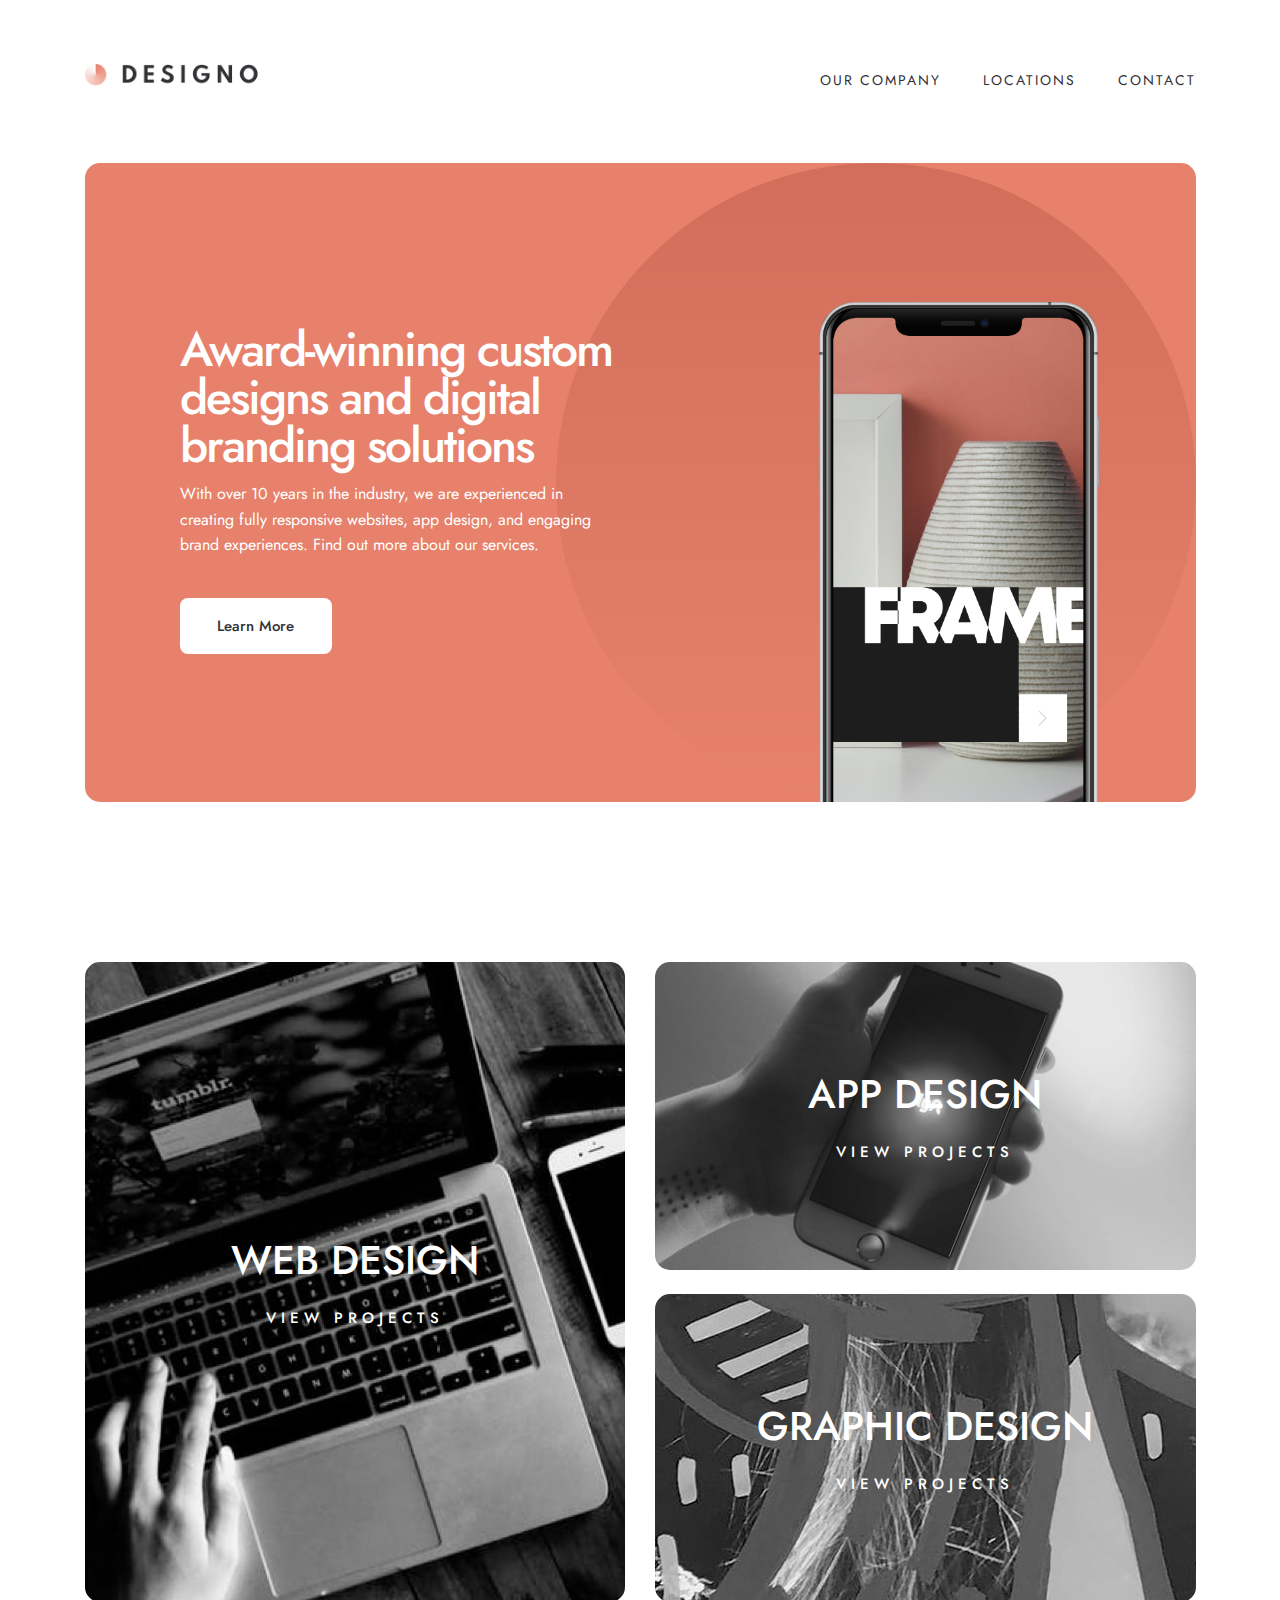
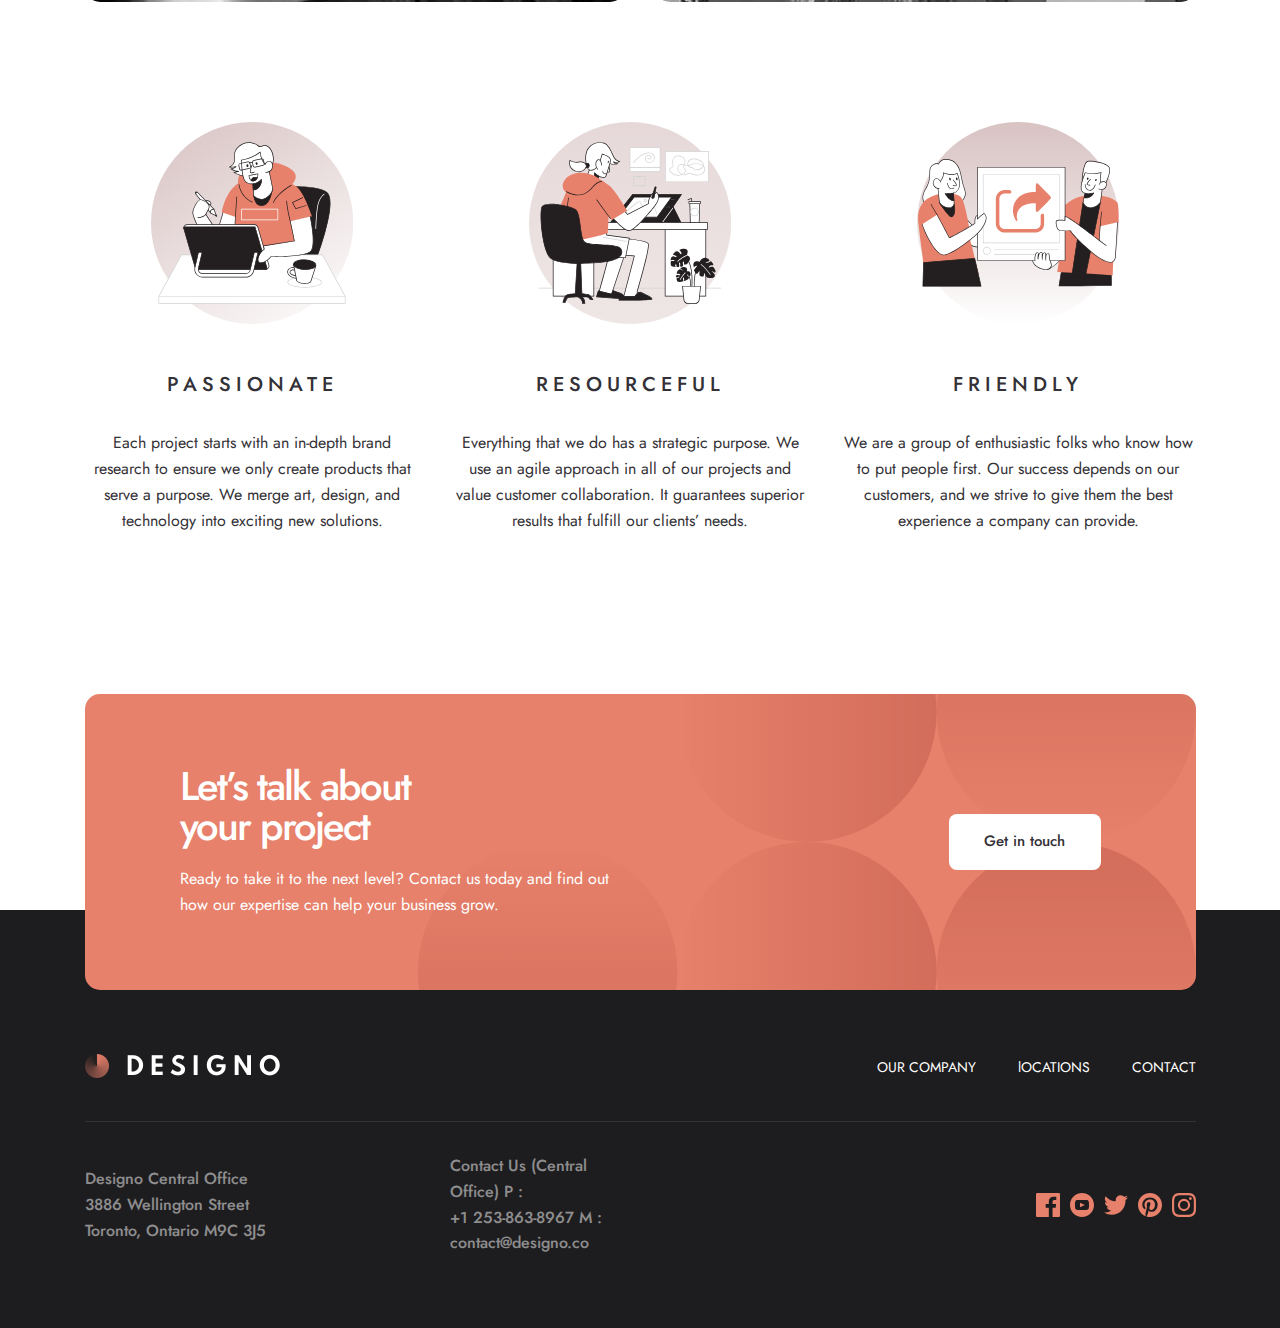
==== commit bc94ce76: "implement responsive navigation menu with toggle functionality and update header/footer links" ====
--- a/index.html
+++ b/index.html
@@ -12,23 +12,26 @@
     <header class="header container">
       <nav class="sitenav">
         <div class="sitenav__logo">
-          <img
-            class="sitenav__logo__img"
-            src="./images/shared/desktop/logo-dark.png"
-            alt="logo"
-          />
-        </div>
-
+          <a href="#">
+            <img
+              class="sitenav__logo__img"
+              src="./images/shared/desktop/logo-dark.png"
+              alt="logo"
+            />
+          </a>
+        </div>
+    
         <ul class="sitenav__list text-preset-4">
           <li class="sitenav__list__item"><a href="./about.html">OUR COMPANY</a></li>
           <li class="sitenav__list__item"><a href="./location.html">LOCATIONS</a></li>
           <li class="sitenav__list__item"><a href="./contact.html">CONTACT</a></li>
-          <li class="sitenav__list__menu">
-            <img src="./images/home/mobile/Group.svg" alt="" />
-          </li>
         </ul>
+        <div class="sitenav__list__menu">
+          <img width="24" height="24" id="menuToggle" src="./images/home/mobile/Group.svg" alt="menu icon" />
+        </div>
       </nav>
     </header>
+    
     <!-- Header end -->
 
     <!-- Main start -->
@@ -201,7 +204,7 @@
     <footer class="footer">
       <div class="footer__container container">
         <div class="footer__nav">
-          <img src="./images/shared/desktop/logo-light.png" alt="logo" />
+          <a href="#"><img src="./images/shared/desktop/logo-light.png" alt="logo" /></a>
           <ul class="footer__nav__list">
             <li class="footer__nav__list__item"><a style="color: white;" href="./about.html">OUR COMPANY</a></li>
             <li class="footer__nav__list__item"><a style="color: white;" href="./location.html">lOCATIONS</a></li>
@@ -232,5 +235,7 @@
       </div>
     </footer>
     <!-- Footer end -->
+
+    <script src="./script.js"></script>
   </body>
 </html>
--- a/css/style.min.css
+++ b/css/style.min.css
@@ -1 +1 @@
-/*! normalize.css v8.0.1 | MIT License | github.com/necolas/normalize.css */html{line-height:1.15;-webkit-text-size-adjust:100%}body{margin:0}main{display:block}h1{font-size:2em;margin:.67em 0}hr{-webkit-box-sizing:content-box;box-sizing:content-box;height:0;overflow:visible}pre{font-family:monospace,monospace;font-size:1em}a{background-color:rgba(0,0,0,0)}abbr[title]{border-bottom:none;text-decoration:underline;-webkit-text-decoration:underline dotted;text-decoration:underline dotted}b,strong{font-weight:bolder}code,kbd,samp{font-family:monospace,monospace;font-size:1em}small{font-size:80%}sub,sup{font-size:75%;line-height:0;position:relative;vertical-align:baseline}sub{bottom:-0.25em}sup{top:-0.5em}img{border-style:none}button,input,optgroup,select,textarea{font-family:inherit;font-size:100%;line-height:1.15;margin:0}button,input{overflow:visible}button,select{text-transform:none}button,[type=button],[type=reset],[type=submit]{-webkit-appearance:button}button::-moz-focus-inner,[type=button]::-moz-focus-inner,[type=reset]::-moz-focus-inner,[type=submit]::-moz-focus-inner{border-style:none;padding:0}button:-moz-focusring,[type=button]:-moz-focusring,[type=reset]:-moz-focusring,[type=submit]:-moz-focusring{outline:1px dotted ButtonText}fieldset{padding:.35em .75em .625em}legend{-webkit-box-sizing:border-box;box-sizing:border-box;color:inherit;display:table;max-width:100%;padding:0;white-space:normal}progress{vertical-align:baseline}textarea{overflow:auto}[type=checkbox],[type=radio]{-webkit-box-sizing:border-box;box-sizing:border-box;padding:0}[type=number]::-webkit-inner-spin-button,[type=number]::-webkit-outer-spin-button{height:auto}[type=search]{-webkit-appearance:textfield;outline-offset:-2px}[type=search]::-webkit-search-decoration{-webkit-appearance:none}::-webkit-file-upload-button{-webkit-appearance:button;font:inherit}details{display:block}summary{display:list-item}template{display:none}[hidden]{display:none}.text-preset-1{font-family:"Jost";font-size:4.8rem;line-height:1;letter-spacing:-0.2rem}.text-preset-1-mobile{font-family:"Jost";font-size:3.2rem;line-height:1.12;letter-spacing:-0.2rem}.text-preset-2{font-family:"Jost";font-size:4rem;line-height:1;letter-spacing:-0.2rem}.text-preset-2-mobile{font-family:"Jost";font-size:3.4rem;line-height:1.3;letter-spacing:-0.2rem}.text-preset-3{font-family:"Jost";font-size:2rem;line-height:1.3;letter-spacing:.5rem}.text-preset-3-mobile{font-family:"Jost";font-size:3.4rem;line-height:1.3;letter-spacing:-0.1rem}.text-preset-4{font-family:"Jost";font-size:1.4rem;line-height:1;letter-spacing:.2rem}.text-preset-5{font-family:"Inter";font-size:2rem;line-height:1.4;letter-spacing:-0.05rem}.text-preset-5-semibold{font-family:"Inter";font-size:2rem;line-height:1.4;letter-spacing:-0.05rem}.text-preset-6{font-family:"Jost";font-size:1.8rem;line-height:1.3;letter-spacing:-0.1rem}.text-preset-6-mobile{font-family:"Jost";font-size:1.8rem;line-height:1.3;letter-spacing:-0.1rem}.text-preset-7{font-family:"Jost";font-size:1.4rem;line-height:1.2;letter-spacing:-0.1rem}*,*::after,*::before{margin:0;padding:0;-webkit-box-sizing:border-box;box-sizing:border-box}*:focus{outline:2px dotted red;outline-offset:4px}html{height:100%;font-size:62.5%;scroll-behavior:smooth}ul,ol{list-style:none}a{display:inline-block;text-decoration:none}img{-o-object-fit:cover;object-fit:cover;display:-webkit-box;display:-ms-flexbox;display:flex}body{display:-webkit-box;display:-ms-flexbox;display:flex;-webkit-box-orient:vertical;-webkit-box-direction:normal;-ms-flex-direction:column;flex-direction:column;height:100%;font-size:1.6rem;font-family:"Jost";font-weight:400;line-height:1.62;color:#333136}main{-webkit-box-flex:1;-ms-flex-positive:1;flex-grow:1;padding-left:5rem;padding-right:5rem}.container{width:100%;max-width:1211px;margin-left:auto;margin-right:auto;padding-left:50px;padding-right:50px}.uppercase{text-transform:uppercase}@font-face{font-display:swap;font-family:"Jost";font-style:normal;font-weight:400;src:url("../fonts/jost-v18-latin-regular.woff2") format("woff2")}@font-face{font-display:swap;font-family:"Jost";font-style:normal;font-weight:500;src:url("../fonts/jost-v18-latin-500.woff2") format("woff2")}@font-face{font-display:swap;font-family:"Jost";font-style:normal;font-weight:700;src:url("../fonts/jost-v18-latin-700.woff2") format("woff2")}@font-face{font-display:swap;font-family:"League Spartan";font-style:normal;font-weight:700;src:url("../fonts/league-spartan-v11-latin-700.woff2") format("woff2")}.btn{width:100%;max-width:15.2rem;height:5.6rem;background-color:#fff;color:#333136;padding:1.8rem 2.5rem;display:-webkit-box;display:-ms-flexbox;display:flex;-webkit-box-align:center;-ms-flex-align:center;align-items:center;-webkit-box-pack:center;-ms-flex-pack:center;justify-content:center;border-radius:8px;font-size:1.5rem;font-weight:500;line-height:1.44}.btn:active{background-color:#ffad9b;color:#fff}.header{padding-top:6.4rem;padding-bottom:6.4rem;width:100%;max-width:1211px;margin-left:auto;margin-right:auto;padding-left:50px;padding-right:50px;display:-webkit-box;display:-ms-flexbox;display:flex;-webkit-box-orient:vertical;-webkit-box-direction:normal;-ms-flex-direction:column;flex-direction:column;gap:3.4rem}.sitenav{display:-webkit-box;display:-ms-flexbox;display:flex;-webkit-box-pack:justify;-ms-flex-pack:justify;justify-content:space-between;-webkit-box-align:center;-ms-flex-align:center;align-items:center;padding-left:0;padding-right:0}.sitenav__logo__img{max-width:19.6rem;width:100%;height:2.4rem}.sitenav__list{display:-webkit-box;display:-ms-flexbox;display:flex;-webkit-box-align:center;-ms-flex-align:center;align-items:center;gap:4.2rem}.sitenav__list__item a{color:#333136}.sitenav__list__item a:hover{text-decoration:underline}.sitenav__list__menu{display:none}@media screen and (max-width: 375px){.header{padding-left:2.4rem;padding-right:2.4rem}.text-preset-1{font-family:"Jost";font-size:3.2rem;line-height:1.12;letter-spacing:-0.2rem}}@media screen and (max-width: 474px){.sitenav{padding-left:2.4rem;padding-right:2.4rem}}@media screen and (max-width: 680px){.sitenav__list__item{display:none}.sitenav__list__menu{display:block}}.img__card{padding-top:16rem}footer{background-color:#1d1c1e;color:#fff;z-index:-1}.footer__container{padding-top:14.4rem;padding-bottom:7.2rem}.footer__nav img{width:100%;max-width:20.2rem}.footer__nav{display:-webkit-box;display:-ms-flexbox;display:flex;-webkit-box-align:center;-ms-flex-align:center;align-items:center;-webkit-box-pack:justify;-ms-flex-pack:justify;justify-content:space-between;padding-bottom:4rem;border-bottom:solid 1px rgba(255,255,255,.1);margin-bottom:3.1rem}.footer__add{display:-webkit-box;display:-ms-flexbox;display:flex;-webkit-box-align:center;-ms-flex-align:center;align-items:center;-webkit-box-pack:justify;-ms-flex-pack:justify;justify-content:space-between}.footer__add__adress{width:50%;display:-webkit-box;display:-ms-flexbox;display:flex;-webkit-box-align:center;-ms-flex-align:center;align-items:center;-webkit-box-pack:justify;-ms-flex-pack:justify;justify-content:space-between;gap:5rem}.footer__nav__list{display:-webkit-box;display:-ms-flexbox;display:flex;-webkit-box-align:center;-ms-flex-align:center;align-items:center;gap:4.2rem;font-size:1.4rem;line-height:1;font-weight:400}.footer__nav__list__item:hover{text-decoration:underline}.footer__add__adress p{width:100%;max-width:19rem;font-weight:500;opacity:.5}.footer__icons{display:-webkit-box;display:-ms-flexbox;display:flex;-webkit-box-align:center;-ms-flex-align:center;align-items:center;gap:1rem}.footer__icons img:hover{opacity:.8}@media screen and (max-width: 610px){.footer__container{padding-top:25.3rem}.footer__nav{-webkit-box-orient:vertical;-webkit-box-direction:normal;-ms-flex-direction:column;flex-direction:column;border-bottom:none;gap:3.2rem}.footer__nav__list{border-top:solid 1px rgba(255,255,255,.1);width:100%;padding-top:3.2rem;-webkit-box-orient:vertical;-webkit-box-direction:normal;-ms-flex-direction:column;flex-direction:column}.footer__add{-webkit-box-orient:vertical;-webkit-box-direction:normal;-ms-flex-direction:column;flex-direction:column}.footer__add__adress{-webkit-box-orient:vertical;-webkit-box-direction:normal;-ms-flex-direction:column;flex-direction:column;margin-bottom:4rem;text-align:center}.footer__icons{gap:1.6rem}}@media screen and (max-width: 768px){.footer__add__adress{gap:5rem}}main{width:100%}.hero{padding-top:3px}.hero__container{display:-webkit-box;display:-ms-flexbox;display:flex;-webkit-box-pack:justify;-ms-flex-pack:justify;justify-content:space-between;gap:9.7rem;background-color:#e7816b;padding-right:9.7rem;-webkit-box-align:end;-ms-flex-align:end;align-items:end;background-image:url("../../images/home/desktop/bg-pattern-hero-home.svg");background-repeat:no-repeat;background-position:right;width:100%;border-radius:1.5rem}.hero__content{color:#fff;padding:14.5rem 0rem 14.8rem 9.5rem}.hero__title{width:100%;max-width:54rem;margin-bottom:1.1rem;font-weight:500}.hero__subtitle{width:100%;max-width:44rem;margin-bottom:4rem}.hero__img{width:100%;max-width:28.1rem;padding-top:13.9rem;display:-webkit-box;display:-ms-flexbox;display:flex}@media screen and (max-width: 1000px){.hero__container{-webkit-box-orient:vertical;-webkit-box-direction:normal;-ms-flex-direction:column;flex-direction:column;-webkit-box-pack:center;-ms-flex-pack:center;justify-content:center;-webkit-box-align:center;-ms-flex-align:center;align-items:center;padding-right:0;background-position:right -10rem top 10rem;overflow:hidden}.hero__content{padding:6rem 5.8rem 0 5.8rem;display:-webkit-box;display:-ms-flexbox;display:flex;-webkit-box-orient:vertical;-webkit-box-direction:normal;-ms-flex-direction:column;flex-direction:column;-webkit-box-align:center;-ms-flex-align:center;align-items:center;-webkit-box-pack:center;-ms-flex-pack:center;justify-content:center}.hero__title{text-align:center}.hero__subtitle{text-align:center}.hero__img{padding-top:5rem;margin-bottom:-5rem}}@media screen and (max-width: 768px){.container{padding-left:3.9rem;padding-right:3.9rem}.hero__container{-webkit-box-orient:vertical;-webkit-box-direction:normal;-ms-flex-direction:column;flex-direction:column;-webkit-box-pack:center;-ms-flex-pack:center;justify-content:center;-webkit-box-align:center;-ms-flex-align:center;align-items:center;padding-right:0;background-position:right -10rem top 10rem;overflow:hidden}.hero__content{padding:6rem 5.8rem 0 5.8rem;display:-webkit-box;display:-ms-flexbox;display:flex;-webkit-box-orient:vertical;-webkit-box-direction:normal;-ms-flex-direction:column;flex-direction:column;-webkit-box-align:center;-ms-flex-align:center;align-items:center;-webkit-box-pack:center;-ms-flex-pack:center;justify-content:center}.hero__title{text-align:center}.hero__subtitle{text-align:center}.hero__img{padding-top:5rem;margin-bottom:-5rem}}@media screen and (max-width: 475px){.container{padding-left:0;padding-right:0}.hero__content{padding:8rem 2.4rem 0 2.4rem}.hero__subtitle{margin-bottom:2.4rem}.hero__img{padding-top:0rem}}.img__card{height:64rem}.img__card__container{width:100%;max-width:1211px}.img__card__list{display:grid;grid-template-columns:repeat(2, 1fr);grid-template-areas:"one two" "one three";height:64rem;row-gap:2.4rem;-webkit-column-gap:3rem;-moz-column-gap:3rem;column-gap:3rem;width:100%;max-width:1211px}.img__card__list__item:first-child{grid-area:one}.img__card__list__item:nth-child(2){grid-area:two}.img__card__list__item:nth-child(3){grid-area:three}.img__card__list__item{width:100%;max-width:120rem}.img__card__list__item:hover>.img__card__list__item__content{background-color:rgba(231,129,107,.8)}.img__card__list__item img{width:100%;max-width:120rem}.img__card__list__item:first-child{height:auto}.img__card__list__item{position:relative;display:-webkit-box;display:-ms-flexbox;display:flex;-webkit-box-align:center;-ms-flex-align:center;align-items:center;-webkit-box-pack:center;-ms-flex-pack:center;justify-content:center;color:#fff;max-width:54.1rem;width:100%}.img__card__list__item img{border-radius:1.5rem}.img__card__list__item__content{position:absolute;display:-webkit-box;display:-ms-flexbox;display:flex;-webkit-box-align:center;-ms-flex-align:center;align-items:center;-webkit-box-pack:center;-ms-flex-pack:center;justify-content:center;-webkit-box-orient:vertical;-webkit-box-direction:normal;-ms-flex-direction:column;flex-direction:column;gap:2.4rem;width:100%;height:100%;border-radius:15px}.img__carrd__list__item__title{font-size:4rem;line-height:1.2;font-weight:500}.img__carrd__list__item__subtitle{font-weight:500;font-size:1.5rem;line-height:1.44;letter-spacing:5px}@media screen and (max-width: 1000px){.img__card__list{display:-webkit-box;display:-ms-flexbox;display:flex;-webkit-box-orient:vertical;-webkit-box-direction:normal;-ms-flex-direction:column;flex-direction:column}.img__card__list__item{width:100%;height:30rem;max-width:150rem}.img__card{padding-top:8rem}}@media screen and (max-width: 375px){.img__card{padding-top:12rem;padding-left:2.4rem;padding-right:2.4rem}.img__carrd__list__item__title{font-size:2.8rem}.img__carrd__list__item__subtitle{font-size:1.5rem}}.user{padding-top:28rem}.user__list{display:-webkit-box;display:-ms-flexbox;display:flex;-webkit-box-align:center;-ms-flex-align:center;align-items:center;gap:3rem}.user__list__item{display:-webkit-box;display:-ms-flexbox;display:flex;-webkit-box-orient:vertical;-webkit-box-direction:normal;-ms-flex-direction:column;flex-direction:column;-webkit-box-pack:center;-ms-flex-pack:center;justify-content:center;-webkit-box-align:center;-ms-flex-align:center;align-items:center}.user__list__item div{display:-webkit-box;display:-ms-flexbox;display:flex;-webkit-box-orient:vertical;-webkit-box-direction:normal;-ms-flex-direction:column;flex-direction:column;-webkit-box-align:center;-ms-flex-align:center;align-items:center;-webkit-box-pack:center;-ms-flex-pack:center;justify-content:center}.user__list__item img{margin-bottom:4.8rem;background-image:url("../images/home/desktop/bg-pattern-hero-home.svg");background-size:cover}.user__list__title{font-size:2rem;line-height:1.3;font-weight:500;letter-spacing:5px;margin-bottom:3.2rem}.user__list__item__subtitle{text-align:center}@media screen and (max-width: 1000px){.user{padding-top:80rem}}@media screen and (max-width: 768px){.user{padding-top:20rem}.user__list{-webkit-box-orient:vertical;-webkit-box-direction:normal;-ms-flex-direction:column;flex-direction:column;-webkit-box-align:start;-ms-flex-align:start;align-items:start;-webkit-box-pack:start;-ms-flex-pack:start;justify-content:start}.user__list__item{-webkit-box-orient:horizontal;-webkit-box-direction:normal;-ms-flex-direction:row;flex-direction:row;-webkit-box-align:center;-ms-flex-align:center;align-items:center;gap:4.8rem}.user__list__item__subtitle{text-align:left}.user__list__item img{margin-bottom:0}}@media screen and (max-width: 375px){.user{padding-top:35rem;padding-left:2.4rem;padding-right:2.4rem}.user__list__item{-webkit-box-orient:vertical;-webkit-box-direction:normal;-ms-flex-direction:column;flex-direction:column;margin-bottom:8rem}.user__list__item__subtitle{text-align:center}}.ctg{margin-bottom:-8rem;z-index:1}.ctg__container{margin-top:16rem;padding:7.2rem 9.5rem;background-color:#e7816b;display:-webkit-box;display:-ms-flexbox;display:flex;-webkit-box-align:center;-ms-flex-align:center;align-items:center;-webkit-box-pack:justify;-ms-flex-pack:justify;justify-content:space-between;border-radius:1.5rem;background-image:url("../../images/shared/desktop/bg-pattern-call-to-action.svg");background-size:70%;background-position:right;background-repeat:no-repeat}.ctg__content__title{width:100%;max-width:26.8rem;font-weight:500;color:#fff}.ctg__content__subtitle{color:#fff;width:100%;max-width:46rem;padding-top:2rem}@media screen and (max-width: 375px){.ctg__container{padding-left:2.4rem;padding-right:2.4rem;margin-top:8rem;border-radius:1.5rem}}@media screen and (max-width: 610px){.ctg{margin-bottom:-20rem;border-radius:1.5rem}}@media screen and (max-width: 768px){.ctg__container{-webkit-box-orient:vertical;-webkit-box-direction:normal;-ms-flex-direction:column;flex-direction:column;-webkit-box-align:center;-ms-flex-align:center;align-items:center;-webkit-box-pack:center;-ms-flex-pack:center;justify-content:center;gap:3.2rem;background-size:125%;border-radius:1.5rem}.ctg__content{width:100%;display:-webkit-box;display:-ms-flexbox;display:flex;-webkit-box-orient:vertical;-webkit-box-direction:normal;-ms-flex-direction:column;flex-direction:column;-webkit-box-align:center;-ms-flex-align:center;align-items:center;-webkit-box-pack:center;-ms-flex-pack:center;justify-content:center;text-align:center}}.web__container{display:-webkit-box;display:-ms-flexbox;display:flex;-webkit-box-align:center;-ms-flex-align:center;align-items:center;-webkit-box-pack:center;-ms-flex-pack:center;justify-content:center;-webkit-box-orient:vertical;-webkit-box-direction:normal;-ms-flex-direction:column;flex-direction:column;text-align:center;margin-top:0}.web__content__one{text-align:center;display:-webkit-box;display:-ms-flexbox;display:flex;-webkit-box-orient:vertical;-webkit-box-direction:normal;-ms-flex-direction:column;flex-direction:column;-webkit-box-align:center;-ms-flex-align:center;align-items:center;-webkit-box-pack:center;-ms-flex-pack:center;justify-content:center}.web__cards{padding-top:25rem}.web__cards__container{display:-webkit-box;display:-ms-flexbox;display:flex;-webkit-box-align:center;-ms-flex-align:center;align-items:center;-webkit-box-pack:center;-ms-flex-pack:center;justify-content:center;gap:3rem;-ms-flex-wrap:wrap;flex-wrap:wrap}.web__card{width:100%;max-width:35rem;border-radius:1.5rem;background-color:#fdf3f0}.web__content{padding:0 3.2rem 3.2rem 3.2rem;display:-webkit-box;display:-ms-flexbox;display:flex;-webkit-box-pack:center;-ms-flex-pack:center;justify-content:center;-webkit-box-align:center;-ms-flex-align:center;align-items:center;-webkit-box-orient:vertical;-webkit-box-direction:normal;-ms-flex-direction:column;flex-direction:column;gap:1.6rem;padding-top:3.2rem;border-radius:0 0 1.5rem 1.5rem;text-align:center}.web__content:hover{background-color:#e7816b;color:#fff}.web__card img{width:100%;max-width:35rem;border-radius:1.5rem 1.5rem 0 0}.web__card__title{font-size:2rem;line-height:1.3;letter-spacing:5px;color:#e7816b}.web__content:hover{background-color:#e7816b;color:#fff}.web__content:hover .web__card__title{color:#fff}@media screen and (max-width: 829px){.web__card{display:-webkit-box;display:-ms-flexbox;display:flex;-webkit-box-align:center;-ms-flex-align:center;align-items:center;-webkit-box-pack:center;-ms-flex-pack:center;justify-content:center;gap:3.2rem;padding:0;width:100%;max-width:829px}.web__card img{margin-bottom:0;border-radius:1.5rem 0 0 1.5rem}.web__content{padding:9.9rem 4.1rem 9.8rem 0}}@media screen and (max-width: 656px){main{padding-left:2.4rem;padding-right:2.4rem}.web__card{-webkit-box-orient:vertical;-webkit-box-direction:normal;-ms-flex-direction:column;flex-direction:column;padding-bottom:3.2rem}.web__card img{width:100%;max-width:65.6rem;border-radius:1.5rem 1.5rem 0 0}.web__content{padding:3.2rem 2.9rem}}.web__img__cards{padding-top:16rem;color:#fff}.web__img__cards__container{display:-webkit-box;display:-ms-flexbox;display:flex;-webkit-box-align:center;-ms-flex-align:center;align-items:center;-webkit-box-pack:justify;-ms-flex-pack:justify;justify-content:space-between;gap:3rem}.web__ing__card{position:relative;display:-webkit-box;display:-ms-flexbox;display:flex;-webkit-box-align:center;-ms-flex-align:center;align-items:center;-webkit-box-pack:center;-ms-flex-pack:center;justify-content:center;width:100%;max-width:54.1rem}.web__ing__card img{border-radius:1.5rem;width:100%;max-width:54.1rem}.web__img__card__content{position:absolute;background-color:rgba(0,0,0,.527);width:100%;height:100%;display:-webkit-box;display:-ms-flexbox;display:flex;-webkit-box-align:center;-ms-flex-align:center;align-items:center;-webkit-box-pack:center;-ms-flex-pack:center;justify-content:center;-webkit-box-orient:vertical;-webkit-box-direction:normal;-ms-flex-direction:column;flex-direction:column;gap:2.4rem;border-radius:1.5rem}.web__img__card__content__title{font-size:4rem;font-weight:500;line-height:1.2;letter-spacing:2px}.web__img__card__content__subtitle{font-size:1.5rem;font-weight:500;line-height:1.36;letter-spacing:5px}.wiev__cont::after{content:url("../../images/shared/desktop/Path 5.svg");margin-left:2.1rem}@media screen and (max-width: 1000px){.web__img__cards{padding-top:8rem}.web__img__cards__container{-webkit-box-orient:vertical;-webkit-box-direction:normal;-ms-flex-direction:column;flex-direction:column}.web__img__card__content__title{font-size:4rem;font-weight:500;line-height:1.2;letter-spacing:2px}}@media screen and (max-width: 576px){.web__img__card__content__title{font-size:2.8rem;font-weight:500;line-height:1.39;letter-spacing:1.39px}}.about__hero{color:#fff;margin-bottom:16rem}.about__hero__container{display:-webkit-box;display:-ms-flexbox;display:flex;-webkit-box-align:center;-ms-flex-align:center;align-items:center;padding-right:0;gap:4rem;-webkit-box-pack:justify;-ms-flex-pack:justify;justify-content:space-between;border-radius:1.5rem;background-image:url("../../images/about/desktop/about bg.png");background-repeat:no-repeat;background-color:#e7816b}.about__talent__container{display:-webkit-box;display:-ms-flexbox;display:flex;-webkit-box-align:center;-ms-flex-align:center;align-items:center;background-color:#fdf3f0;padding-left:0;padding-right:9.6rem;gap:4rem;-webkit-box-pack:justify;-ms-flex-pack:justify;justify-content:space-between;border-radius:1.5rem;background-image:url("../../images/about/desktop/abouttalent.png");background-repeat:no-repeat}.about__hero__container img{border-radius:0 1.5rem 1.5rem 0;width:100%;max-width:850px}.about__talent__container img{border-radius:1.5rem 0 0 1.5rem}.about__hero__content{width:100%;max-width:45.8rem;display:-webkit-box;display:-ms-flexbox;display:flex;gap:3.2rem;-webkit-box-orient:vertical;-webkit-box-direction:normal;-ms-flex-direction:column;flex-direction:column}.about__title{font-size:4.8rem;font-weight:500;line-height:1}.abour__talent{-webkit-box-orient:horizontal;-webkit-box-direction:reverse;-ms-flex-direction:row-reverse;flex-direction:row-reverse}@media screen and (max-width: 768px){.about__hero{padding-left:4rem;padding-right:4rem}.about__hero__container{-webkit-box-orient:vertical;-webkit-box-direction:reverse;-ms-flex-direction:column-reverse;flex-direction:column-reverse;padding-left:0;width:100%;max-width:768px}.about__hero__container img{width:100%;max-width:768px;border-radius:1.5rem 1.5rem 0 0}.about__hero__content{padding-left:.8rem;padding-right:.8rem;padding-bottom:6.4rem;width:100%;max-width:57.3rem;text-align:center;display:-webkit-box;display:-ms-flexbox;display:flex;-webkit-box-align:center;-ms-flex-align:center;align-items:center;-webkit-box-pack:center;-ms-flex-pack:center;justify-content:center}.about__subtitle{text-align:center;padding:0}.about__talent__container{padding-right:0}}@media screen and (max-width: 375px){main{padding:0}.about__hero{margin-top:3.4rem;padding:0;margin-bottom:0}.about__hero__container{width:100%;max-width:375px;border-radius:0}.about__hero__content{width:100%;max-width:32.7rem}.about__talent__container img{border-radius:0}.about__talent{margin-top:-4rem}}.about__country__list{display:-webkit-box;display:-ms-flexbox;display:flex;-webkit-box-align:center;-ms-flex-align:center;align-items:center;gap:5rem;-webkit-box-pack:justify;-ms-flex-pack:justify;justify-content:space-between}.about__country__list__item{display:-webkit-box;display:-ms-flexbox;display:flex;-webkit-box-orient:vertical;-webkit-box-direction:normal;-ms-flex-direction:column;flex-direction:column;-webkit-box-pack:center;-ms-flex-pack:center;justify-content:center;-webkit-box-align:center;-ms-flex-align:center;align-items:center}.about__country__list__item img{width:100%}.country__name{padding-top:4.8rem;font-size:2rem;font-weight:500;line-height:1.3;letter-spacing:5px;text-align:center}.country__btn{font-size:1.5rem;width:100%;max-width:15.5rem;background-color:#e7816b;color:#fff;margin-top:3.2rem;margin-bottom:3.2rem}.about__deal{padding-top:14rem}.about__deal__container{background-image:url("../../images/about/desktop/about3bg.png");background-color:#fdf3f0}.deal__title{color:#e7816b}.deal__subtitle{color:#333136}@media screen and (max-width: 768px){.about__country__list{-webkit-box-orient:vertical;-webkit-box-direction:normal;-ms-flex-direction:column;flex-direction:column}}@media screen and (max-width: 375px){.about__deal__container img{border-radius:0}}.location__conteiner{display:grid;grid-template-columns:repeat(3, 1fr);grid-template-rows:repeat(3, 1fr);margin-left:auto;margin-right:auto;max-width:1111px;row-gap:3.2rem;-webkit-column-gap:3rem;-moz-column-gap:3rem;column-gap:3rem}.location__item{height:32.6rem}.location__item:nth-child(1),.location__item:nth-child(4),.location__item:nth-child(5){display:-webkit-box;display:-ms-flexbox;display:flex;-webkit-box-orient:vertical;-webkit-box-direction:normal;-ms-flex-direction:column;flex-direction:column;-webkit-box-pack:start;-ms-flex-pack:start;justify-content:start;-webkit-box-align:start;-ms-flex-align:start;align-items:start;padding:8.8rem 3rem 8.8rem 9.5rem}.location__item img{width:100%;height:100%}.location__item:nth-child(1){grid-area:1/1/2/3;background-image:url("../../images/locations/desktop/locationbg.png")}.location__item:nth-child(2){grid-area:1/3/2/4}.location__item:nth-child(3){grid-area:2/1/3/2}.location__item:nth-child(4){grid-area:2/2/3/4;background-image:url("../../images/locations/desktop/locationbg.png")}.location__item:nth-child(5){grid-area:3/1/4/3;background-image:url("../../images/locations/desktop/locationbg.png")}.location__item:nth-child(6){grid-area:3/3/4/4}.country__location__name{font-size:4rem;font-weight:500;line-height:1.4;text-align:left;color:#e7816b;margin-bottom:2.4rem}.location__item__info{display:-webkit-box;display:-ms-flexbox;display:flex;-webkit-box-align:center;-ms-flex-align:center;align-items:center;gap:10rem}.location__item__info p{width:100%;max-width:19rem}.location__item__info p::first-line{font-weight:700}.location__item__info p a{color:#333136}@media screen and (max-width: 844px){.location__conteiner{display:-webkit-box;display:-ms-flexbox;display:flex;-webkit-box-orient:vertical;-webkit-box-direction:reverse;-ms-flex-direction:column-reverse;flex-direction:column-reverse}.location__item:nth-child(3){-webkit-box-ordinal-group:5;-ms-flex-order:4;order:4}.location__item:nth-child(4){-webkit-box-ordinal-group:4;-ms-flex-order:3;order:3}}@media screen and (max-width: 538px){.location__item{display:-webkit-box;display:-ms-flexbox;display:flex;-webkit-box-orient:vertical;-webkit-box-direction:normal;-ms-flex-direction:column;flex-direction:column}.location__item__info{-webkit-box-orient:vertical;-webkit-box-direction:normal;-ms-flex-direction:column;flex-direction:column;-webkit-box-pack:center;-ms-flex-pack:center;justify-content:center;-webkit-box-align:center;-ms-flex-align:center;align-items:center;gap:2.4rem}.location__item{height:-webkit-fit-content;height:-moz-fit-content;height:fit-content}.location__item:nth-child(1),.location__item:nth-child(4),.location__item:nth-child(5){padding:4rem 2rem;-webkit-box-pack:center;-ms-flex-pack:center;justify-content:center;-webkit-box-align:center;-ms-flex-align:center;align-items:center;text-align:center}}.contact__container{display:-webkit-box;display:-ms-flexbox;display:flex;-webkit-box-align:center;-ms-flex-align:center;align-items:center;-webkit-box-pack:justify;-ms-flex-pack:justify;justify-content:space-between}.contact-form{border-radius:8px;max-width:380px;width:100%;height:37.1rem;margin-right:9.6rem;display:-webkit-box;display:-ms-flexbox;display:flex;-webkit-box-orient:vertical;-webkit-box-direction:normal;-ms-flex-direction:column;flex-direction:column;margin-top:5.5rem;margin-bottom:5.5rem;-webkit-box-pack:center;-ms-flex-pack:center;justify-content:center}.contact-form form{display:-webkit-box;display:-ms-flexbox;display:flex;-webkit-box-orient:vertical;-webkit-box-direction:normal;-ms-flex-direction:column;flex-direction:column;gap:2.5rem;position:relative}.contact-form form input,.contact-form form textarea{background:none;border:none;border-bottom:1px solid #fff;color:#fff;font-size:1.5rem;padding:.5rem 0;outline:none}.contact-form form input::-webkit-input-placeholder, .contact-form form textarea::-webkit-input-placeholder{color:rgba(255,255,255,.7)}.contact-form form input::-moz-placeholder, .contact-form form textarea::-moz-placeholder{color:rgba(255,255,255,.7)}.contact-form form input:-ms-input-placeholder, .contact-form form textarea:-ms-input-placeholder{color:rgba(255,255,255,.7)}.contact-form form input::-ms-input-placeholder, .contact-form form textarea::-ms-input-placeholder{color:rgba(255,255,255,.7)}.contact-form form input::placeholder,.contact-form form textarea::placeholder{color:rgba(255,255,255,.7)}.contact-form form input input:valid,.contact-form form textarea input:valid{border:#fff 3px solid}.contact-form form textarea{resize:none;height:100px}.contact-form form button{background-color:#fff;color:#333136;border:none;border-radius:4px;padding:.5rem 1rem;font-size:1rem;cursor:pointer;-ms-flex-item-align:end;align-self:flex-end;font-family:Jost;font-size:15px;font-weight:500;line-height:21.68px;letter-spacing:1px;text-align:center;text-underline-position:from-font;-webkit-text-decoration-skip-ink:none;text-decoration-skip-ink:none}.contact-form form button:hover{background-color:#ffad9b;color:#fff}.empty{display:-webkit-box;display:-ms-flexbox;display:flex;-webkit-box-align:center;-ms-flex-align:center;align-items:center;-webkit-box-pack:center;-ms-flex-pack:center;justify-content:center;width:11rem}.empty img{width:2rem}.empty{font-family:Jost;font-size:12px;font-style:italic;font-weight:400;line-height:26px;text-align:left;text-underline-position:from-font;-webkit-text-decoration-skip-ink:none;text-decoration-skip-ink:none;position:absolute;top:5.4rem;left:27rem;gap:.9rem;opacity:0}.email:invalid+.empty{opacity:1}@media screen and (max-width: 768px){.contact__container{display:-webkit-box;display:-ms-flexbox;display:flex;-webkit-box-orient:vertical;-webkit-box-direction:normal;-ms-flex-direction:column;flex-direction:column;padding:7.1rem 5.8rem}.contact__hero{padding:0}.contact-form{margin:0;width:100%;max-width:768px}}/*# sourceMappingURL=style.min.css.map */+/*! normalize.css v8.0.1 | MIT License | github.com/necolas/normalize.css */html{line-height:1.15;-webkit-text-size-adjust:100%}body{margin:0}main{display:block}h1{font-size:2em;margin:.67em 0}hr{-webkit-box-sizing:content-box;box-sizing:content-box;height:0;overflow:visible}pre{font-family:monospace,monospace;font-size:1em}a{background-color:rgba(0,0,0,0)}abbr[title]{border-bottom:none;text-decoration:underline;-webkit-text-decoration:underline dotted;text-decoration:underline dotted}b,strong{font-weight:bolder}code,kbd,samp{font-family:monospace,monospace;font-size:1em}small{font-size:80%}sub,sup{font-size:75%;line-height:0;position:relative;vertical-align:baseline}sub{bottom:-0.25em}sup{top:-0.5em}img{border-style:none}button,input,optgroup,select,textarea{font-family:inherit;font-size:100%;line-height:1.15;margin:0}button,input{overflow:visible}button,select{text-transform:none}button,[type=button],[type=reset],[type=submit]{-webkit-appearance:button}button::-moz-focus-inner,[type=button]::-moz-focus-inner,[type=reset]::-moz-focus-inner,[type=submit]::-moz-focus-inner{border-style:none;padding:0}button:-moz-focusring,[type=button]:-moz-focusring,[type=reset]:-moz-focusring,[type=submit]:-moz-focusring{outline:1px dotted ButtonText}fieldset{padding:.35em .75em .625em}legend{-webkit-box-sizing:border-box;box-sizing:border-box;color:inherit;display:table;max-width:100%;padding:0;white-space:normal}progress{vertical-align:baseline}textarea{overflow:auto}[type=checkbox],[type=radio]{-webkit-box-sizing:border-box;box-sizing:border-box;padding:0}[type=number]::-webkit-inner-spin-button,[type=number]::-webkit-outer-spin-button{height:auto}[type=search]{-webkit-appearance:textfield;outline-offset:-2px}[type=search]::-webkit-search-decoration{-webkit-appearance:none}::-webkit-file-upload-button{-webkit-appearance:button;font:inherit}details{display:block}summary{display:list-item}template{display:none}[hidden]{display:none}.text-preset-1{font-family:"Jost";font-size:4.8rem;line-height:1;letter-spacing:-0.2rem}.text-preset-1-mobile{font-family:"Jost";font-size:3.2rem;line-height:1.12;letter-spacing:-0.2rem}.text-preset-2{font-family:"Jost";font-size:4rem;line-height:1;letter-spacing:-0.2rem}.text-preset-2-mobile{font-family:"Jost";font-size:3.4rem;line-height:1.3;letter-spacing:-0.2rem}.text-preset-3{font-family:"Jost";font-size:2rem;line-height:1.3;letter-spacing:.5rem}.text-preset-3-mobile{font-family:"Jost";font-size:3.4rem;line-height:1.3;letter-spacing:-0.1rem}.text-preset-4{font-family:"Jost";font-size:1.4rem;line-height:1;letter-spacing:.2rem}.text-preset-5{font-family:"Inter";font-size:2rem;line-height:1.4;letter-spacing:-0.05rem}.text-preset-5-semibold{font-family:"Inter";font-size:2rem;line-height:1.4;letter-spacing:-0.05rem}.text-preset-6{font-family:"Jost";font-size:1.8rem;line-height:1.3;letter-spacing:-0.1rem}.text-preset-6-mobile{font-family:"Jost";font-size:1.8rem;line-height:1.3;letter-spacing:-0.1rem}.text-preset-7{font-family:"Jost";font-size:1.4rem;line-height:1.2;letter-spacing:-0.1rem}*,*::after,*::before{margin:0;padding:0;-webkit-box-sizing:border-box;box-sizing:border-box}*:focus{outline:2px dotted red;outline-offset:4px}html{height:100%;font-size:62.5%;scroll-behavior:smooth}ul,ol{list-style:none}a{display:inline-block;text-decoration:none}img{-o-object-fit:cover;object-fit:cover;display:-webkit-box;display:-ms-flexbox;display:flex}body{display:-webkit-box;display:-ms-flexbox;display:flex;-webkit-box-orient:vertical;-webkit-box-direction:normal;-ms-flex-direction:column;flex-direction:column;height:100%;font-size:1.6rem;font-family:"Jost";font-weight:400;line-height:1.62;color:#333136}main{-webkit-box-flex:1;-ms-flex-positive:1;flex-grow:1}.container{width:100%;max-width:1211px;margin-left:auto;margin-right:auto;padding-left:50px;padding-right:50px}.uppercase{text-transform:uppercase}@font-face{font-display:swap;font-family:"Jost";font-style:normal;font-weight:400;src:url("../fonts/jost-v18-latin-regular.woff2") format("woff2")}@font-face{font-display:swap;font-family:"Jost";font-style:normal;font-weight:500;src:url("../fonts/jost-v18-latin-500.woff2") format("woff2")}@font-face{font-display:swap;font-family:"Jost";font-style:normal;font-weight:700;src:url("../fonts/jost-v18-latin-700.woff2") format("woff2")}@font-face{font-display:swap;font-family:"League Spartan";font-style:normal;font-weight:700;src:url("../fonts/league-spartan-v11-latin-700.woff2") format("woff2")}.btn{width:100%;max-width:15.2rem;height:5.6rem;background-color:#fff;color:#333136;padding:1.8rem 2.5rem;display:-webkit-box;display:-ms-flexbox;display:flex;-webkit-box-align:center;-ms-flex-align:center;align-items:center;-webkit-box-pack:center;-ms-flex-pack:center;justify-content:center;border-radius:8px;font-size:1.5rem;font-weight:500;line-height:1.44}.btn:active{background-color:#ffad9b;color:#fff}.header{padding-top:6.4rem;padding-bottom:6.4rem;width:100%;max-width:1211px;margin-left:auto;margin-right:auto;display:-webkit-box;display:-ms-flexbox;display:flex;-webkit-box-orient:vertical;-webkit-box-direction:normal;-ms-flex-direction:column;flex-direction:column;gap:3.4rem}.sitenav{display:-webkit-box;display:-ms-flexbox;display:flex;-webkit-box-pack:justify;-ms-flex-pack:justify;justify-content:space-between;-webkit-box-align:center;-ms-flex-align:center;align-items:center;padding-left:0;padding-right:0}.sitenav__logo__img{max-width:19.6rem;width:100%;height:2.4rem}.sitenav__list{display:-webkit-box;display:-ms-flexbox;display:flex;-webkit-box-align:center;-ms-flex-align:center;align-items:center;gap:4.2rem}.sitenav__list__item a{color:#333136}.sitenav__list__item a:hover{text-decoration:underline}.sitenav__list__menu{display:none}@media screen and (max-width: 474px){.sitenav{padding-left:0rem;padding-right:0}}@media screen and (max-width: 680px){.sitenav__list{display:-webkit-box;display:-ms-flexbox;display:flex;-webkit-box-orient:vertical;-webkit-box-direction:normal;-ms-flex-direction:column;flex-direction:column;-webkit-box-align:start;-ms-flex-align:start;align-items:start;position:absolute;top:12rem;gap:1.2rem;right:3.9rem;padding:3rem 1.8rem;background-color:rgba(72,41,35,.9);border-radius:1.5rem;color:#fff;-webkit-transition:opacity ease .5s;transition:opacity ease .5s}.sitenav__list__item{padding:1.8rem 3rem;width:100%;border-radius:1.5rem}.sitenav__list__item a{color:#fff}.sitenav__list__item:hover{background-color:#3d3c3c}.sitenav__list__item a:hover{text-decoration:none}.sitenav__list__menu{display:block}.sitenav__list{opacity:0}}.none{opacity:1}@media screen and (max-width: 375px){.header{padding-left:1.2rem;padding-right:1.2rem}.sitenav__list{right:1.2rem}.text-preset-1{font-family:"Jost";font-size:3.2rem;line-height:1.12;letter-spacing:-0.2rem}}.img__card{padding-top:16rem}footer{background-color:#1d1c1e;color:#fff;z-index:-1}.footer__container{padding-top:14.4rem;padding-bottom:7.2rem}.footer__nav img{width:100%;max-width:20.2rem}.footer__nav{display:-webkit-box;display:-ms-flexbox;display:flex;-webkit-box-align:center;-ms-flex-align:center;align-items:center;-webkit-box-pack:justify;-ms-flex-pack:justify;justify-content:space-between;padding-bottom:4rem;border-bottom:solid 1px rgba(255,255,255,.1);margin-bottom:3.1rem}.footer__add{display:-webkit-box;display:-ms-flexbox;display:flex;-webkit-box-align:center;-ms-flex-align:center;align-items:center;-webkit-box-pack:justify;-ms-flex-pack:justify;justify-content:space-between}.footer__add__adress{width:50%;display:-webkit-box;display:-ms-flexbox;display:flex;-webkit-box-align:center;-ms-flex-align:center;align-items:center;-webkit-box-pack:justify;-ms-flex-pack:justify;justify-content:space-between;gap:5rem}.footer__nav__list{display:-webkit-box;display:-ms-flexbox;display:flex;-webkit-box-align:center;-ms-flex-align:center;align-items:center;gap:4.2rem;font-size:1.4rem;line-height:1;font-weight:400}.footer__nav__list__item:hover{text-decoration:underline}.footer__add__adress p{width:100%;max-width:19rem;font-weight:500;opacity:.5}.footer__icons{display:-webkit-box;display:-ms-flexbox;display:flex;-webkit-box-align:center;-ms-flex-align:center;align-items:center;gap:1rem}.footer__icons img:hover{opacity:.8}@media screen and (max-width: 610px){.footer__container{padding-top:25.3rem}.footer__nav{-webkit-box-orient:vertical;-webkit-box-direction:normal;-ms-flex-direction:column;flex-direction:column;border-bottom:none;gap:3.2rem}.footer__nav__list{border-top:solid 1px rgba(255,255,255,.1);width:100%;padding-top:3.2rem;-webkit-box-orient:vertical;-webkit-box-direction:normal;-ms-flex-direction:column;flex-direction:column}.footer__add{-webkit-box-orient:vertical;-webkit-box-direction:normal;-ms-flex-direction:column;flex-direction:column}.footer__add__adress{-webkit-box-orient:vertical;-webkit-box-direction:normal;-ms-flex-direction:column;flex-direction:column;margin-bottom:4rem;text-align:center}.footer__icons{gap:1.6rem}}@media screen and (max-width: 768px){.footer__add__adress{gap:5rem}}main{width:100%}.hero{padding-top:3px}.hero__container{display:-webkit-box;display:-ms-flexbox;display:flex;-webkit-box-pack:justify;-ms-flex-pack:justify;justify-content:space-between;gap:9.7rem;background-color:#e7816b;padding-right:9.7rem;-webkit-box-align:end;-ms-flex-align:end;align-items:end;background-image:url("../../images/home/desktop/bg-pattern-hero-home.svg");background-repeat:no-repeat;background-position:right;width:100%;border-radius:1.5rem}.hero__content{color:#fff;padding:14.5rem 0rem 14.8rem 9.5rem}.hero__title{width:100%;max-width:54rem;margin-bottom:1.1rem;font-weight:500}.hero__subtitle{width:100%;max-width:44rem;margin-bottom:4rem}.hero__img{width:100%;max-width:28.1rem;padding-top:13.9rem;display:-webkit-box;display:-ms-flexbox;display:flex}@media screen and (max-width: 1000px){.hero__container{-webkit-box-orient:vertical;-webkit-box-direction:normal;-ms-flex-direction:column;flex-direction:column;-webkit-box-pack:center;-ms-flex-pack:center;justify-content:center;-webkit-box-align:center;-ms-flex-align:center;align-items:center;padding-right:0;background-position:right -10rem top 10rem;overflow:hidden}.hero__content{padding:6rem 5.8rem 0 5.8rem;display:-webkit-box;display:-ms-flexbox;display:flex;-webkit-box-orient:vertical;-webkit-box-direction:normal;-ms-flex-direction:column;flex-direction:column;-webkit-box-align:center;-ms-flex-align:center;align-items:center;-webkit-box-pack:center;-ms-flex-pack:center;justify-content:center}.hero__title{text-align:center}.hero__subtitle{text-align:center}.hero__img{padding-top:5rem;margin-bottom:-5rem}}@media screen and (max-width: 768px){.container{padding-left:3.9rem;padding-right:3.9rem}.hero__container{-webkit-box-orient:vertical;-webkit-box-direction:normal;-ms-flex-direction:column;flex-direction:column;-webkit-box-pack:center;-ms-flex-pack:center;justify-content:center;-webkit-box-align:center;-ms-flex-align:center;align-items:center;padding-right:0;background-position:right -10rem top 10rem;overflow:hidden}.hero__content{padding:6rem 5.8rem 0 5.8rem;display:-webkit-box;display:-ms-flexbox;display:flex;-webkit-box-orient:vertical;-webkit-box-direction:normal;-ms-flex-direction:column;flex-direction:column;-webkit-box-align:center;-ms-flex-align:center;align-items:center;-webkit-box-pack:center;-ms-flex-pack:center;justify-content:center}.hero__title{text-align:center}.hero__subtitle{text-align:center}.hero__img{padding-top:5rem;margin-bottom:-5rem}}@media screen and (max-width: 475px){.hero__content{padding:8rem 2.4rem 0 2.4rem}.hero__subtitle{margin-bottom:2.4rem}.hero__img{padding-top:0rem}}.img__card{height:64rem}.img__card__container{width:100%;max-width:1211px}.img__card__list{display:grid;grid-template-columns:repeat(2, 1fr);grid-template-areas:"one two" "one three";height:64rem;row-gap:2.4rem;-webkit-column-gap:3rem;-moz-column-gap:3rem;column-gap:3rem;width:100%;max-width:1211px}.img__card__list__item:first-child{grid-area:one}.img__card__list__item:nth-child(2){grid-area:two}.img__card__list__item:nth-child(3){grid-area:three}.img__card__list__item{width:100%;max-width:120rem;height:-webkit-max-content;height:-moz-max-content;height:max-content}.img__card__list__item:hover>.img__card__list__item__content{background-color:rgba(231,129,107,.8)}.img__card__list__item img{width:100%;max-width:120rem;height:30.8rem}.img__card__list__item:first-child img{height:64rem}.img__card__list__item:first-child{height:auto}.img__card__list__item{position:relative;display:-webkit-box;display:-ms-flexbox;display:flex;-webkit-box-align:center;-ms-flex-align:center;align-items:center;-webkit-box-pack:center;-ms-flex-pack:center;justify-content:center;color:#fff;max-width:54.1rem;width:100%}.img__card__list__item img{border-radius:1.5rem}.img__card__list__item__content{position:absolute;display:-webkit-box;display:-ms-flexbox;display:flex;-webkit-box-align:center;-ms-flex-align:center;align-items:center;-webkit-box-pack:center;-ms-flex-pack:center;justify-content:center;-webkit-box-orient:vertical;-webkit-box-direction:normal;-ms-flex-direction:column;flex-direction:column;gap:2.4rem;width:100%;height:100%;border-radius:15px}.img__carrd__list__item__title{font-size:4rem;line-height:1.2;font-weight:500}.img__carrd__list__item__subtitle{font-weight:500;font-size:1.5rem;line-height:1.44;letter-spacing:5px}@media screen and (max-width: 1000px){.img__card__list{display:-webkit-box;display:-ms-flexbox;display:flex;-webkit-box-orient:vertical;-webkit-box-direction:normal;-ms-flex-direction:column;flex-direction:column}.img__card__list__item{width:100%;height:30rem;max-width:150rem}.img__card{padding-top:8rem}}@media screen and (max-width: 375px){.img__card{padding-top:12rem;padding-left:2.4rem;padding-right:2.4rem}.img__carrd__list__item__title{font-size:2.8rem}.img__carrd__list__item__subtitle{font-size:1.5rem}}.user{padding-top:28rem}.user__list{display:-webkit-box;display:-ms-flexbox;display:flex;-webkit-box-align:center;-ms-flex-align:center;align-items:center;gap:3rem}.user__list__item{display:-webkit-box;display:-ms-flexbox;display:flex;-webkit-box-orient:vertical;-webkit-box-direction:normal;-ms-flex-direction:column;flex-direction:column;-webkit-box-pack:center;-ms-flex-pack:center;justify-content:center;-webkit-box-align:center;-ms-flex-align:center;align-items:center}.user__list__item div{display:-webkit-box;display:-ms-flexbox;display:flex;-webkit-box-orient:vertical;-webkit-box-direction:normal;-ms-flex-direction:column;flex-direction:column;-webkit-box-align:center;-ms-flex-align:center;align-items:center;-webkit-box-pack:center;-ms-flex-pack:center;justify-content:center}.user__list__item img{margin-bottom:4.8rem;background-image:url("../images/home/desktop/bg-pattern-hero-home.svg");background-size:cover}.user__list__title{font-size:2rem;line-height:1.3;font-weight:500;letter-spacing:5px;margin-bottom:3.2rem}.user__list__item__subtitle{text-align:center}@media screen and (max-width: 1000px){.user{padding-top:80rem}}@media screen and (max-width: 768px){.user{padding-top:80rem}.user__list{-webkit-box-orient:vertical;-webkit-box-direction:normal;-ms-flex-direction:column;flex-direction:column;-webkit-box-align:start;-ms-flex-align:start;align-items:start;-webkit-box-pack:start;-ms-flex-pack:start;justify-content:start}.user__list__item{-webkit-box-orient:horizontal;-webkit-box-direction:normal;-ms-flex-direction:row;flex-direction:row;-webkit-box-align:center;-ms-flex-align:center;align-items:center;gap:4.8rem}.user__list__item__subtitle{text-align:left}.user__list__item img{margin-bottom:0}}@media screen and (max-width: 375px){.user{padding-top:80rem;padding-left:2.4rem;padding-right:2.4rem}.user__list__item{-webkit-box-orient:vertical;-webkit-box-direction:normal;-ms-flex-direction:column;flex-direction:column;margin-bottom:8rem}.user__list__item__subtitle{text-align:center}}.ctg{margin-bottom:-8rem;z-index:1}.ctg__container{margin-top:16rem;padding:7.2rem 9.5rem;background-color:#e7816b;display:-webkit-box;display:-ms-flexbox;display:flex;-webkit-box-align:center;-ms-flex-align:center;align-items:center;-webkit-box-pack:justify;-ms-flex-pack:justify;justify-content:space-between;border-radius:1.5rem;background-image:url("../../images/shared/desktop/bg-pattern-call-to-action.svg");background-size:70%;background-position:right;background-repeat:no-repeat}.ctg__content__title{width:100%;max-width:26.8rem;font-weight:500;color:#fff}.ctg__content__subtitle{color:#fff;width:100%;max-width:46rem;padding-top:2rem}@media screen and (max-width: 375px){.ctg__container{padding-left:2.4rem;padding-right:2.4rem;margin-top:8rem;border-radius:1.5rem}}@media screen and (max-width: 610px){.ctg{margin-bottom:-20rem;border-radius:1.5rem}}@media screen and (max-width: 666px){.ctg__container{padding-left:2.4rem;padding-right:2.4rem}}@media screen and (max-width: 768px){.ctg__container{-webkit-box-orient:vertical;-webkit-box-direction:normal;-ms-flex-direction:column;flex-direction:column;-webkit-box-align:center;-ms-flex-align:center;align-items:center;-webkit-box-pack:center;-ms-flex-pack:center;justify-content:center;gap:3.2rem;background-size:125%;border-radius:1.5rem}.ctg__content{width:100%;display:-webkit-box;display:-ms-flexbox;display:flex;-webkit-box-orient:vertical;-webkit-box-direction:normal;-ms-flex-direction:column;flex-direction:column;-webkit-box-align:center;-ms-flex-align:center;align-items:center;-webkit-box-pack:center;-ms-flex-pack:center;justify-content:center;text-align:center}}.web__container{display:-webkit-box;display:-ms-flexbox;display:flex;-webkit-box-align:center;-ms-flex-align:center;align-items:center;-webkit-box-pack:center;-ms-flex-pack:center;justify-content:center;-webkit-box-orient:vertical;-webkit-box-direction:normal;-ms-flex-direction:column;flex-direction:column;text-align:center;margin-top:0}.web__content__one{text-align:center;display:-webkit-box;display:-ms-flexbox;display:flex;-webkit-box-orient:vertical;-webkit-box-direction:normal;-ms-flex-direction:column;flex-direction:column;-webkit-box-align:center;-ms-flex-align:center;align-items:center;-webkit-box-pack:center;-ms-flex-pack:center;justify-content:center}.web__cards{padding-top:25rem}.web__cards__container{display:-webkit-box;display:-ms-flexbox;display:flex;-webkit-box-align:center;-ms-flex-align:center;align-items:center;-webkit-box-pack:center;-ms-flex-pack:center;justify-content:center;gap:3rem;-ms-flex-wrap:wrap;flex-wrap:wrap}.web__card{width:100%;max-width:35rem;border-radius:1.5rem;background-color:#fdf3f0}.web__content{padding:0 3.2rem 3.2rem 3.2rem;display:-webkit-box;display:-ms-flexbox;display:flex;-webkit-box-pack:center;-ms-flex-pack:center;justify-content:center;-webkit-box-align:center;-ms-flex-align:center;align-items:center;-webkit-box-orient:vertical;-webkit-box-direction:normal;-ms-flex-direction:column;flex-direction:column;gap:1.6rem;padding-top:3.2rem;border-radius:0 0 1.5rem 1.5rem;text-align:center}.web__content:hover{background-color:#e7816b;color:#fff}.web__card img{width:100%;max-width:35rem;border-radius:1.5rem 1.5rem 0 0}.web__card__title{font-size:2rem;line-height:1.3;letter-spacing:5px;color:#e7816b}.web__content:hover{background-color:#e7816b;color:#fff}.web__content:hover .web__card__title{color:#fff}@media screen and (max-width: 829px){.web__card{display:-webkit-box;display:-ms-flexbox;display:flex;-webkit-box-align:center;-ms-flex-align:center;align-items:center;-webkit-box-pack:center;-ms-flex-pack:center;justify-content:center;gap:3.2rem;padding:0;width:100%;max-width:829px}.web__card img{margin-bottom:0;border-radius:1.5rem 0 0 1.5rem}.web__content{padding:9.9rem 4.1rem 9.8rem 0}}@media screen and (max-width: 656px){main{padding-left:2.4rem;padding-right:2.4rem}.web__card{-webkit-box-orient:vertical;-webkit-box-direction:normal;-ms-flex-direction:column;flex-direction:column;padding-bottom:3.2rem}.web__card img{width:100%;max-width:65.6rem;border-radius:1.5rem 1.5rem 0 0}.web__content{padding:3.2rem 2.9rem}}.web__img__cards{padding-top:16rem;color:#fff}.web__img__cards__container{display:-webkit-box;display:-ms-flexbox;display:flex;-webkit-box-align:center;-ms-flex-align:center;align-items:center;-webkit-box-pack:justify;-ms-flex-pack:justify;justify-content:space-between;gap:3rem}.web__ing__card{position:relative;display:-webkit-box;display:-ms-flexbox;display:flex;-webkit-box-align:center;-ms-flex-align:center;align-items:center;-webkit-box-pack:center;-ms-flex-pack:center;justify-content:center;width:100%;max-width:54.1rem}.web__ing__card img{border-radius:1.5rem;width:100%;max-width:54.1rem}.web__img__card__content{position:absolute;background-color:rgba(0,0,0,.527);width:100%;height:100%;display:-webkit-box;display:-ms-flexbox;display:flex;-webkit-box-align:center;-ms-flex-align:center;align-items:center;-webkit-box-pack:center;-ms-flex-pack:center;justify-content:center;-webkit-box-orient:vertical;-webkit-box-direction:normal;-ms-flex-direction:column;flex-direction:column;gap:2.4rem;border-radius:1.5rem}.web__img__card__content__title{font-size:4rem;font-weight:500;line-height:1.2;letter-spacing:2px}.web__img__card__content__subtitle{font-size:1.5rem;font-weight:500;line-height:1.36;letter-spacing:5px}.wiev__cont::after{content:url("../../images/shared/desktop/Path 5.svg");margin-left:2.1rem}@media screen and (max-width: 1000px){.web__img__cards{padding-top:8rem}.web__img__cards__container{-webkit-box-orient:vertical;-webkit-box-direction:normal;-ms-flex-direction:column;flex-direction:column}.web__img__card__content__title{font-size:4rem;font-weight:500;line-height:1.2;letter-spacing:2px}}@media screen and (max-width: 576px){.web__img__card__content__title{font-size:2.8rem;font-weight:500;line-height:1.39;letter-spacing:1.39px}}.about__hero{color:#fff;margin-bottom:16rem}.about__hero__container{display:-webkit-box;display:-ms-flexbox;display:flex;-webkit-box-align:center;-ms-flex-align:center;align-items:center;padding-right:0;gap:4rem;-webkit-box-pack:justify;-ms-flex-pack:justify;justify-content:space-between;border-radius:1.5rem;background-image:url("../../images/about/desktop/about bg.png");background-repeat:no-repeat;background-color:#e7816b}.about__talent__container{display:-webkit-box;display:-ms-flexbox;display:flex;-webkit-box-align:center;-ms-flex-align:center;align-items:center;background-color:#fdf3f0;padding-left:0;padding-right:9.6rem;gap:4rem;-webkit-box-pack:justify;-ms-flex-pack:justify;justify-content:space-between;border-radius:1.5rem;background-image:url("../../images/about/desktop/abouttalent.png");background-repeat:no-repeat}.about__hero__container img{border-radius:0 1.5rem 1.5rem 0;width:100%;max-width:850px}.about__talent__container img{border-radius:1.5rem 0 0 1.5rem}.about__hero__content{width:100%;max-width:45.8rem;display:-webkit-box;display:-ms-flexbox;display:flex;gap:3.2rem;-webkit-box-orient:vertical;-webkit-box-direction:normal;-ms-flex-direction:column;flex-direction:column}.about__title{font-size:4.8rem;font-weight:500;line-height:1}.abour__talent{-webkit-box-orient:horizontal;-webkit-box-direction:reverse;-ms-flex-direction:row-reverse;flex-direction:row-reverse;height:-webkit-fit-content;height:-moz-fit-content;height:fit-content}@media screen and (max-width: 768px){.about__hero{padding-left:4rem;padding-right:4rem}.about__hero__container{-webkit-box-orient:vertical;-webkit-box-direction:reverse;-ms-flex-direction:column-reverse;flex-direction:column-reverse;padding-left:0;width:100%;max-width:768px}.about__hero__container img{width:100%;max-width:768px;border-radius:1.5rem 1.5rem 0 0}.about__hero__content{padding-left:.8rem;padding-right:.8rem;padding-bottom:6.4rem;width:100%;max-width:57.3rem;text-align:center;display:-webkit-box;display:-ms-flexbox;display:flex;-webkit-box-align:center;-ms-flex-align:center;align-items:center;-webkit-box-pack:center;-ms-flex-pack:center;justify-content:center}.about__subtitle{text-align:center;padding:0}.about__talent__container{padding-right:0}}@media screen and (max-width: 375px){main{padding:0}.about__hero{margin-top:3.4rem;padding:0;margin-bottom:0}.about__hero__container{width:100%;max-width:375px;border-radius:0}.about__hero__content{width:100%;max-width:32.7rem}.about__talent__container img{border-radius:0}.about__talent{margin-top:-4rem}}.about__country__list{display:-webkit-box;display:-ms-flexbox;display:flex;-webkit-box-align:center;-ms-flex-align:center;align-items:center;gap:5rem;-webkit-box-pack:justify;-ms-flex-pack:justify;justify-content:space-between}.about__country__list__item{display:-webkit-box;display:-ms-flexbox;display:flex;-webkit-box-orient:vertical;-webkit-box-direction:normal;-ms-flex-direction:column;flex-direction:column;-webkit-box-pack:center;-ms-flex-pack:center;justify-content:center;-webkit-box-align:center;-ms-flex-align:center;align-items:center}.about__country__list__item img{width:100%}.country__name{padding-top:4.8rem;font-size:2rem;font-weight:500;line-height:1.3;letter-spacing:5px;text-align:center}.country__btn{font-size:1.5rem;width:100%;max-width:15.5rem;background-color:#e7816b;color:#fff;margin-top:3.2rem;margin-bottom:3.2rem}.about__deal{padding-top:14rem}.about__deal__container{background-image:url("../../images/about/desktop/about3bg.png");background-color:#fdf3f0}.deal__title{color:#e7816b}.deal__subtitle{color:#333136}@media screen and (max-width: 768px){.about__country__list{-webkit-box-orient:vertical;-webkit-box-direction:normal;-ms-flex-direction:column;flex-direction:column}}@media screen and (max-width: 375px){.about__deal__container img{border-radius:0}}.location__conteiner{display:grid;grid-template-columns:repeat(3, 1fr);grid-template-rows:repeat(3, 1fr);margin-left:auto;margin-right:auto;max-width:1111px;row-gap:3.2rem;-webkit-column-gap:3rem;-moz-column-gap:3rem;column-gap:3rem}.location__item{height:32.6rem}.location__item:nth-child(1),.location__item:nth-child(4),.location__item:nth-child(5){display:-webkit-box;display:-ms-flexbox;display:flex;-webkit-box-orient:vertical;-webkit-box-direction:normal;-ms-flex-direction:column;flex-direction:column;-webkit-box-pack:start;-ms-flex-pack:start;justify-content:start;-webkit-box-align:start;-ms-flex-align:start;align-items:start;padding:8.8rem 3rem 8.8rem 9.5rem}.location__item img{width:100%;height:100%}.location__item:nth-child(1){grid-area:1/1/2/3;background-image:url("../../images/locations/desktop/locationbg.png")}.location__item:nth-child(2){grid-area:1/3/2/4}.location__item:nth-child(3){grid-area:2/1/3/2}.location__item:nth-child(4){grid-area:2/2/3/4;background-image:url("../../images/locations/desktop/locationbg.png")}.location__item:nth-child(5){grid-area:3/1/4/3;background-image:url("../../images/locations/desktop/locationbg.png")}.location__item:nth-child(6){grid-area:3/3/4/4}.country__location__name{font-size:4rem;font-weight:500;line-height:1.4;text-align:left;color:#e7816b;margin-bottom:2.4rem}.location__item__info{display:-webkit-box;display:-ms-flexbox;display:flex;-webkit-box-align:center;-ms-flex-align:center;align-items:center;gap:10rem}.location__item__info p{width:100%;max-width:19rem}.location__item__info p::first-line{font-weight:700}.location__item__info p a{color:#333136}@media screen and (max-width: 844px){.location__conteiner{display:-webkit-box;display:-ms-flexbox;display:flex;-webkit-box-orient:vertical;-webkit-box-direction:reverse;-ms-flex-direction:column-reverse;flex-direction:column-reverse}.location__item:nth-child(3){-webkit-box-ordinal-group:5;-ms-flex-order:4;order:4}.location__item:nth-child(4){-webkit-box-ordinal-group:4;-ms-flex-order:3;order:3}}@media screen and (max-width: 538px){.location__item{display:-webkit-box;display:-ms-flexbox;display:flex;-webkit-box-orient:vertical;-webkit-box-direction:normal;-ms-flex-direction:column;flex-direction:column}.location__item__info{-webkit-box-orient:vertical;-webkit-box-direction:normal;-ms-flex-direction:column;flex-direction:column;-webkit-box-pack:center;-ms-flex-pack:center;justify-content:center;-webkit-box-align:center;-ms-flex-align:center;align-items:center;gap:2.4rem}.location__item{height:-webkit-fit-content;height:-moz-fit-content;height:fit-content}.location__item:nth-child(1),.location__item:nth-child(4),.location__item:nth-child(5){padding:4rem 2rem;-webkit-box-pack:center;-ms-flex-pack:center;justify-content:center;-webkit-box-align:center;-ms-flex-align:center;align-items:center;text-align:center}}.contact__container{display:-webkit-box;display:-ms-flexbox;display:flex;-webkit-box-align:center;-ms-flex-align:center;align-items:center;-webkit-box-pack:justify;-ms-flex-pack:justify;justify-content:space-between}.contact-form{border-radius:8px;max-width:380px;width:100%;height:37.1rem;margin-right:9.6rem;display:-webkit-box;display:-ms-flexbox;display:flex;-webkit-box-orient:vertical;-webkit-box-direction:normal;-ms-flex-direction:column;flex-direction:column;margin-top:5.5rem;margin-bottom:5.5rem;-webkit-box-pack:center;-ms-flex-pack:center;justify-content:center}.contact-form form{display:-webkit-box;display:-ms-flexbox;display:flex;-webkit-box-orient:vertical;-webkit-box-direction:normal;-ms-flex-direction:column;flex-direction:column;gap:2.5rem;position:relative}.contact-form form input,.contact-form form textarea{background:none;border:none;border-bottom:1px solid #fff;color:#fff;font-size:1.5rem;padding:.5rem 2rem;outline:none;opacity:.5}.contact-form form input::-webkit-input-placeholder, .contact-form form textarea::-webkit-input-placeholder{color:rgba(255,255,255,.7)}.contact-form form input::-moz-placeholder, .contact-form form textarea::-moz-placeholder{color:rgba(255,255,255,.7)}.contact-form form input:-ms-input-placeholder, .contact-form form textarea:-ms-input-placeholder{color:rgba(255,255,255,.7)}.contact-form form input::-ms-input-placeholder, .contact-form form textarea::-ms-input-placeholder{color:rgba(255,255,255,.7)}.contact-form form input::placeholder,.contact-form form textarea::placeholder{color:rgba(255,255,255,.7)}.contact-form form input input:valid,.contact-form form textarea input:valid{border:#fff 3px solid}.contact-form form input:focus{border-bottom:3px solid #fff;opacity:1}.contact-form form textarea:focus{border-bottom:3px solid #fff;opacity:1}.contact-form form textarea{resize:none;height:100px}.contact-form form button{background-color:#fff;color:#333136;border:none;border-radius:4px;padding:.5rem 1rem;font-size:1rem;cursor:pointer;-ms-flex-item-align:end;align-self:flex-end;font-family:Jost;font-size:15px;font-weight:500;line-height:21.68px;letter-spacing:1px;text-align:center;text-underline-position:from-font;-webkit-text-decoration-skip-ink:none;text-decoration-skip-ink:none}.contact-form form button:hover{background-color:#ffad9b;color:#fff}.empty{display:-webkit-box;display:-ms-flexbox;display:flex;-webkit-box-align:center;-ms-flex-align:center;align-items:center;-webkit-box-pack:center;-ms-flex-pack:center;justify-content:center;width:11rem}.empty img{width:2rem}.empty{font-family:Jost;font-size:12px;font-style:italic;font-weight:400;line-height:26px;text-align:left;text-underline-position:from-font;-webkit-text-decoration-skip-ink:none;text-decoration-skip-ink:none;position:absolute;top:5.4rem;left:27rem;gap:.9rem;opacity:0}.email:invalid+.empty{opacity:1}@media screen and (max-width: 768px){.contact__container{display:-webkit-box;display:-ms-flexbox;display:flex;-webkit-box-orient:vertical;-webkit-box-direction:normal;-ms-flex-direction:column;flex-direction:column;padding:7.1rem 5.8rem}.contact__hero{padding:0}.contact-form{margin:0;width:100%;max-width:768px}.contact__container{border-radius:0}}@media screen and (max-width: 656px){.hero__container{padding-left:0;padding-right:0}main{padding-left:0;padding-right:0}.hero__title{font-size:3.6rem}}@media screen and (max-width: 640px){.user__list__item{-webkit-box-orient:vertical;-webkit-box-direction:normal;-ms-flex-direction:column;flex-direction:column}.user__list__item__subtitle{text-align:center}}@media screen and (max-width: 440px){.container,.ctg{padding-left:0;padding-right:0}.ctg,.img__card,.user,.header,.web__cards,.web__img__cards{padding-left:3.9rem;padding-right:3.9rem}.hero__container,.web__container{border-radius:0}.web__container,.app__container{padding-left:0;padding-right:0}.web__content__one,form{padding-left:2.4rem;padding-right:2.4rem}.ctg__container{padding-left:2.4rem;padding-right:2.4rem}.ctg__content__title{font-size:3.2rem}.ctg__content__subtitle{font-size:1.5rem}}@media screen and (max-width: 375px){.header{padding-left:1.2rem;padding-right:1.2rem}}/*# sourceMappingURL=style.min.css.map */